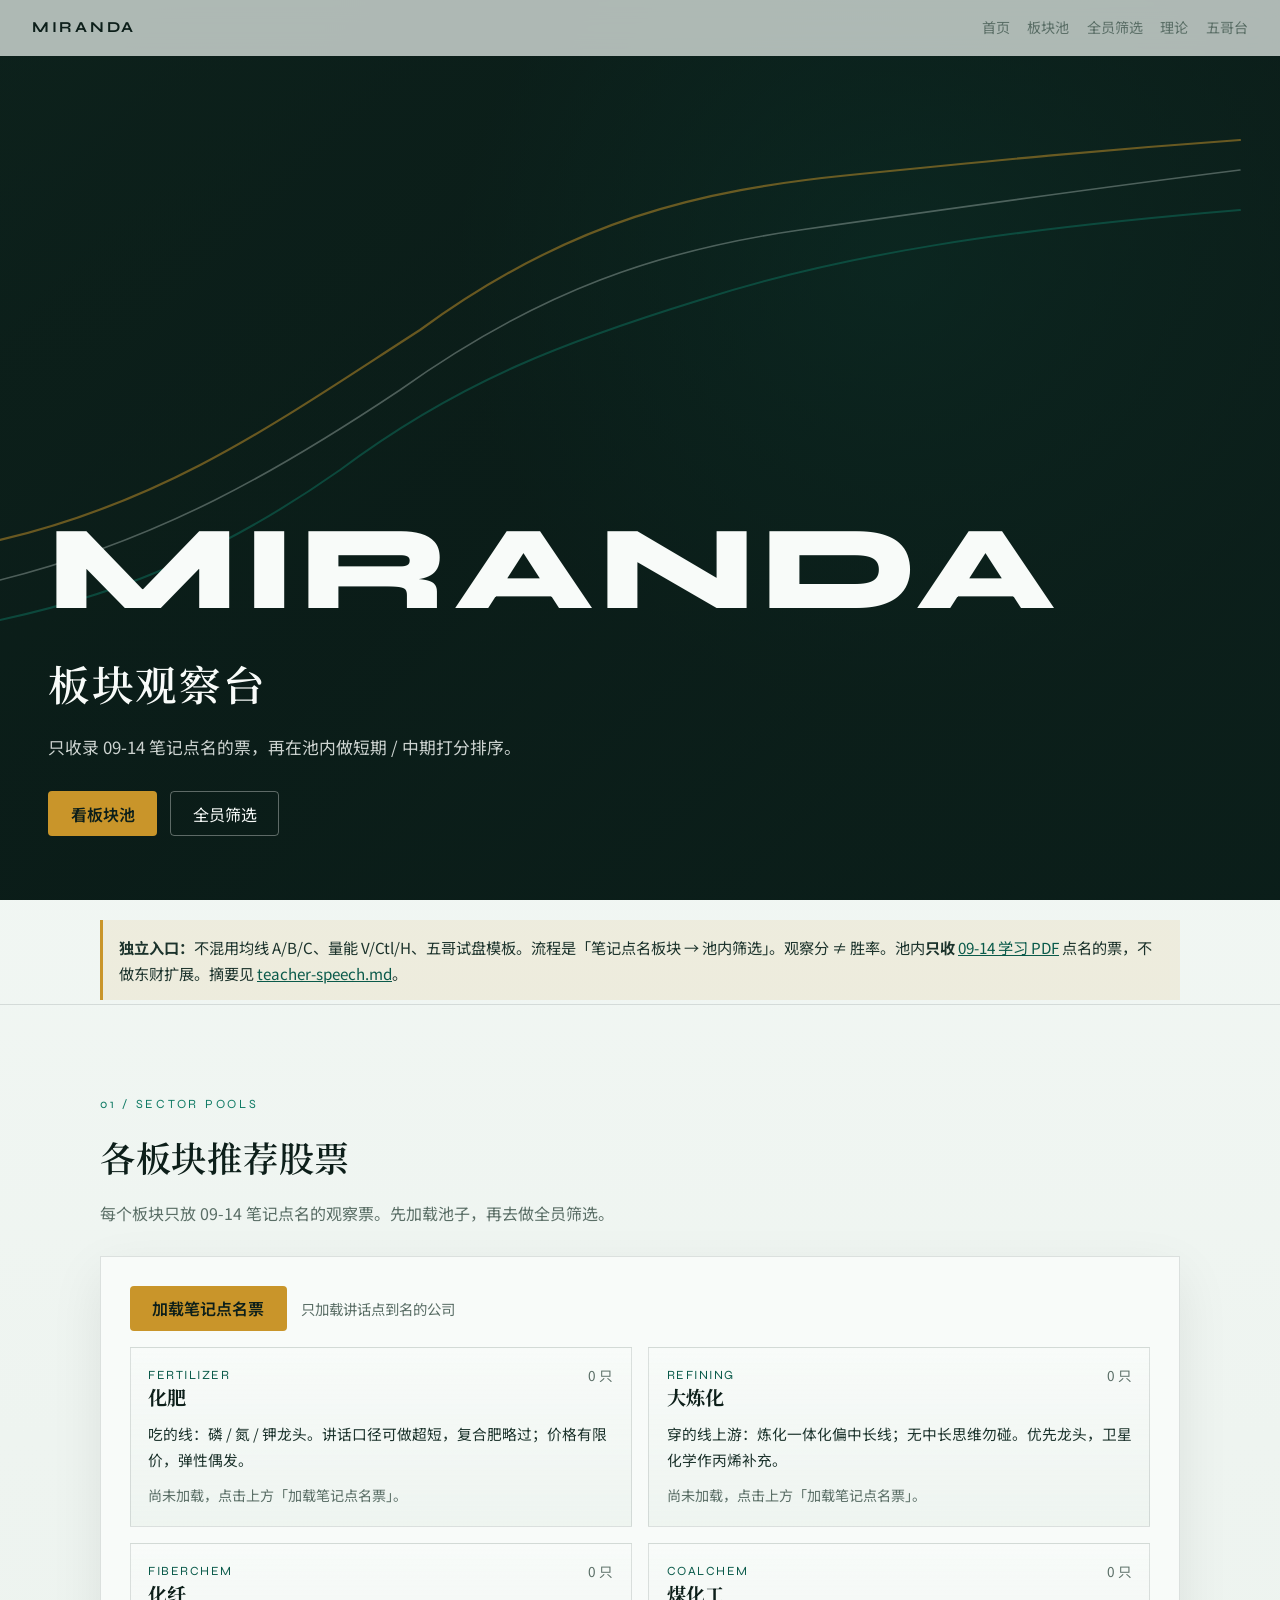
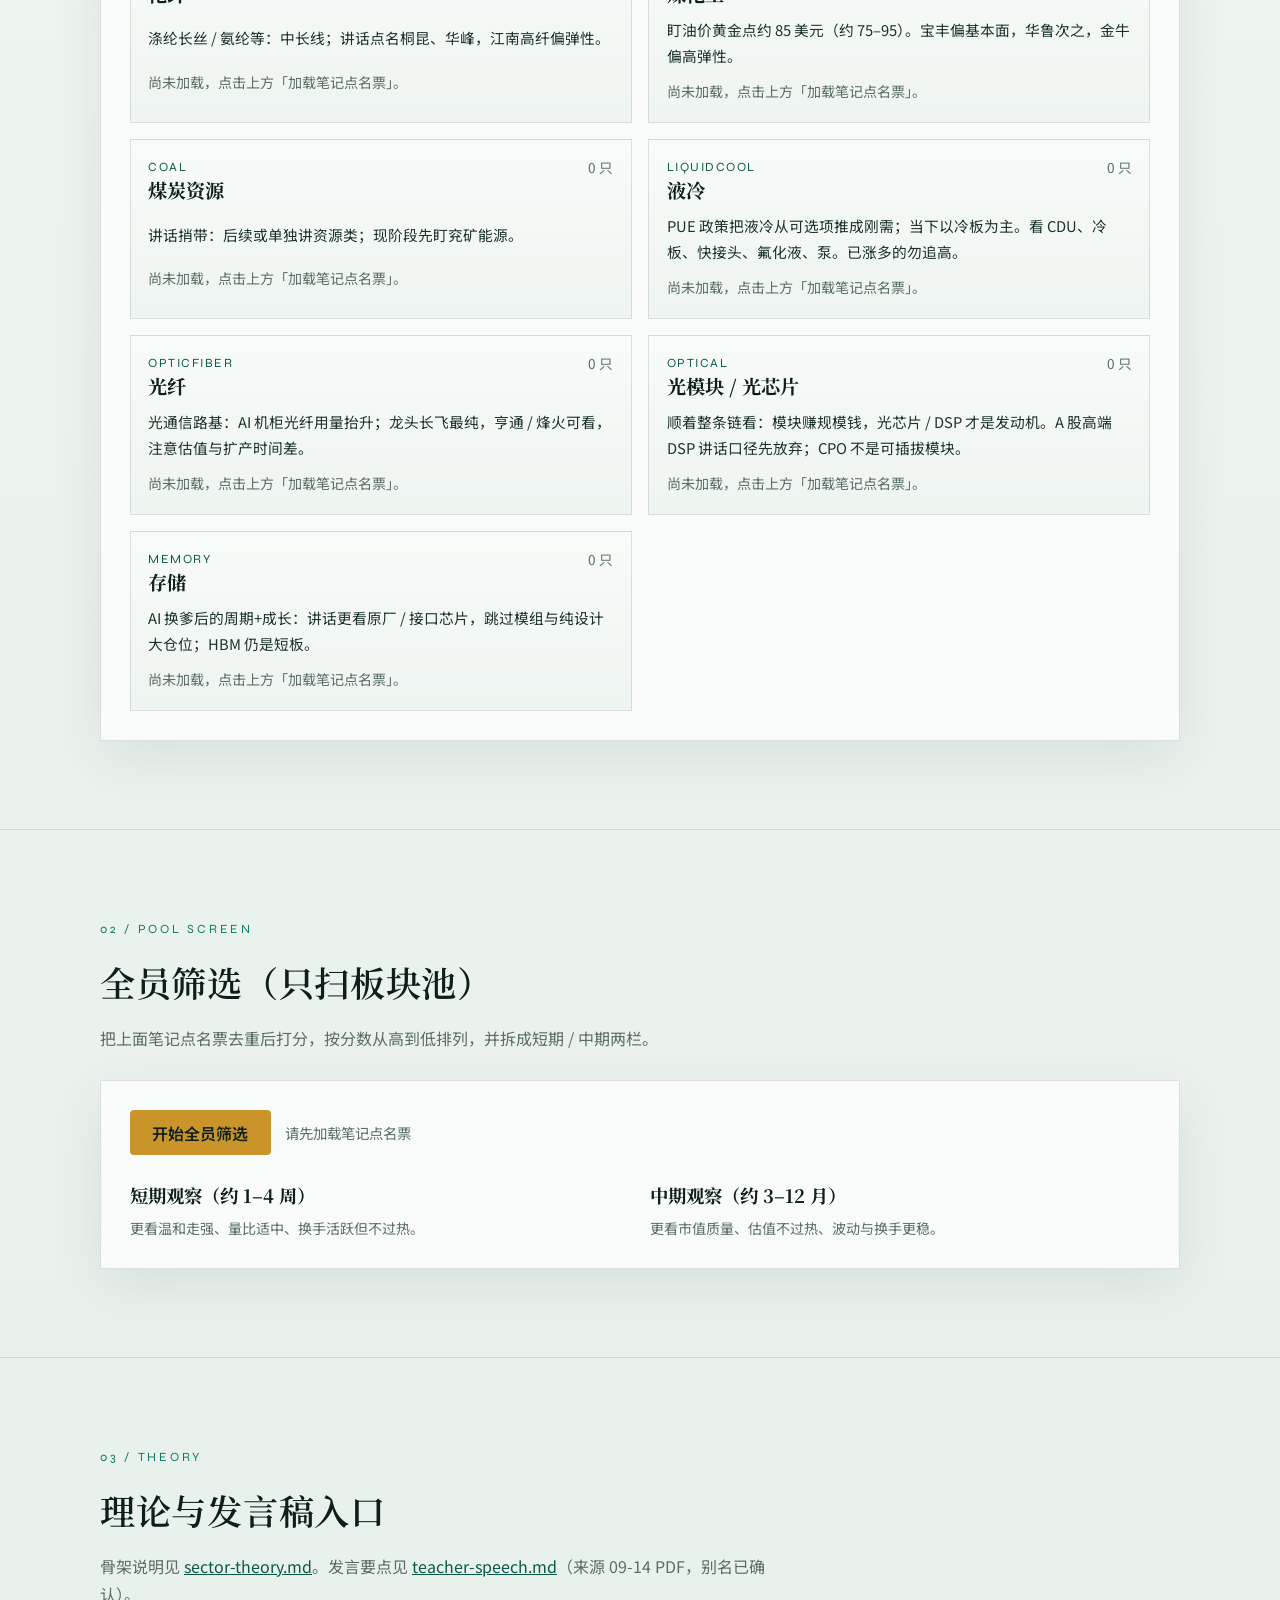
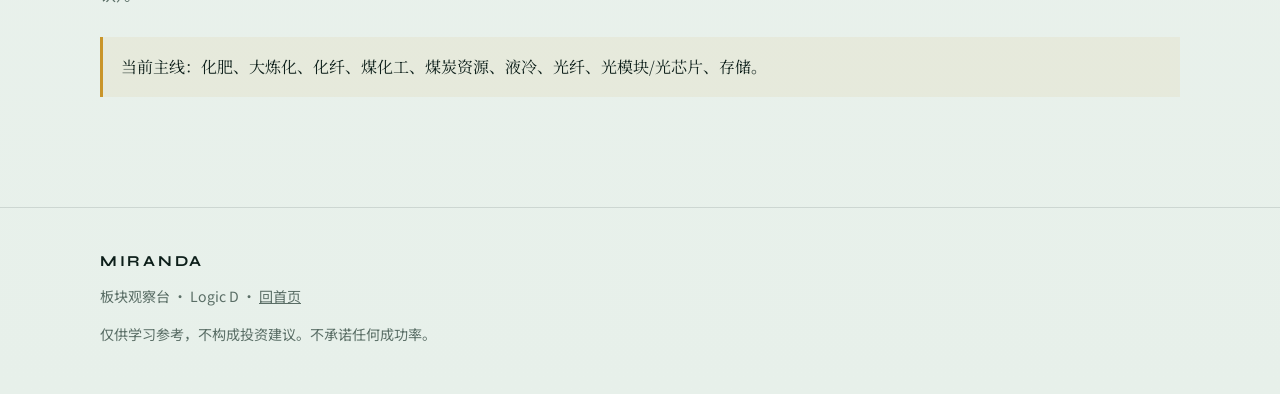
==== board.html @ 59394fe0 "Limit board pools to speech-named stocks only Drop Eastmoney sector expansion so the desk only scree" ====
<!DOCTYPE html>
<html lang="zh-CN">
<head>
  <meta charset="UTF-8" />
  <meta name="viewport" content="width=device-width, initial-scale=1.0" />
  <title>MIRANDA · 板块观察台</title>
  <meta name="description" content="Miranda 板块观察台：先按主线板块整理推荐池，再在池内做短期/中期全员打分筛选。" />
  <meta name="author" content="Miranda Ge" />
  <link rel="preconnect" href="https://fonts.googleapis.com" />
  <link rel="preconnect" href="https://fonts.gstatic.com" crossorigin />
  <link href="https://fonts.googleapis.com/css2?family=Noto+Sans+SC:wght@400;500;600&family=Noto+Serif+SC:wght@500;600;700&family=Syne:wght@600;700;800&display=swap" rel="stylesheet" />
  <link rel="stylesheet" href="./css/styles.css" />
</head>
<body data-engine="board">
  <nav class="site-nav" id="siteNav">
    <a class="brand-mark" href="./index.html">MIRANDA</a>
    <button class="nav-toggle" type="button" aria-expanded="false" aria-controls="siteNavLinks" aria-label="打开菜单">
      <span></span><span></span><span></span>
    </button>
    <ul class="nav-links" id="siteNavLinks">
      <li><a href="./index.html">首页</a></li>
      <li><a href="#sectors">板块池</a></li>
      <li><a href="#scan">全员筛选</a></li>
      <li><a href="#theory">理论</a></li>
      <li><a href="./wuge.html">五哥台</a></li>
    </ul>
  </nav>

  <header class="hero hero-coach" id="top">
    <div class="hero-bg" aria-hidden="true">
      <svg class="hero-chart" viewBox="0 0 1440 900" preserveAspectRatio="xMidYMid slice">
        <path class="ma-slow" d="M80,620 C220,590 320,540 420,470 C540,380 650,340 780,300 C920,255 1080,230 1320,210" />
        <path class="ma-mid" d="M80,580 C240,540 360,470 480,390 C620,290 740,250 880,230 C1020,210 1160,190 1320,170" />
        <path class="ma-fast" d="M80,540 C250,500 360,420 500,330 C650,220 780,190 930,175 C1080,160 1180,150 1320,140" />
      </svg>
    </div>
    <div class="hero-content">
      <div class="hero-brand">MIRANDA</div>
      <h1>板块观察台</h1>
      <p>只收录 09-14 笔记点名的票，再在池内做短期 / 中期打分排序。</p>
      <div class="cta-row">
        <a class="btn btn-primary" href="#sectors">看板块池</a>
        <a class="btn btn-ghost" href="#scan">全员筛选</a>
      </div>
    </div>
  </header>

  <main>
    <section class="section reveal honesty-strip" id="honesty">
      <div class="wrap">
        <p><strong>独立入口：</strong>不混用均线 A/B/C、量能 V/Ctl/H、五哥试盘模板。流程是「笔记点名板块 → 池内筛选」。观察分 ≠ 胜率。池内<strong>只收</strong> <a href="./notes/2026年9月14日学习.pdf" style="color:var(--teal-deep);text-decoration:underline;">09-14 学习 PDF</a> 点名的票，不做东财扩展。摘要见 <a href="./notes/teacher-speech.md" style="color:var(--teal-deep);text-decoration:underline;">teacher-speech.md</a>。</p>
      </div>
    </section>

    <section class="section reveal" id="sectors">
      <div class="wrap">
        <div class="section-label">01 / Sector Pools</div>
        <h2>各板块推荐股票</h2>
        <p class="section-lead">每个板块只放 09-14 笔记点名的观察票。先加载池子，再去做全员筛选。</p>

        <div class="tool-panel coach-panel">
          <div class="coach-toolbar">
            <button class="btn btn-primary" id="loadSectorsBtn" type="button">加载笔记点名票</button>
            <span class="coach-meta" id="sectorStatus">只加载讲话点到名的公司</span>
          </div>
          <div class="sector-grid" id="sectorBoard"></div>
        </div>
      </div>
    </section>

    <section class="section reveal" id="scan">
      <div class="wrap">
        <div class="section-label">02 / Pool Screen</div>
        <h2>全员筛选（只扫板块池）</h2>
        <p class="section-lead">把上面笔记点名票去重后打分，按分数从高到低排列，并拆成短期 / 中期两栏。</p>

        <div class="tool-panel coach-panel">
          <div class="coach-toolbar">
            <button class="btn btn-primary" id="boardScanBtn" type="button">开始全员筛选</button>
            <span class="coach-meta" id="boardScanMeta">请先加载笔记点名票</span>
          </div>
          <div class="status-box" id="boardScanStatus" hidden>准备筛选...</div>
          <div class="error-box" id="boardScanError" hidden></div>

          <div class="horizon-grid">
            <div class="horizon-col">
              <h3>短期观察（约 1–4 周）</h3>
              <p class="muted-note">更看温和走强、量比适中、换手活跃但不过热。</p>
              <div class="picks-grid" id="shortRankList"></div>
            </div>
            <div class="horizon-col">
              <h3>中期观察（约 3–12 月）</h3>
              <p class="muted-note">更看市值质量、估值不过热、波动与换手更稳。</p>
              <div class="picks-grid" id="midRankList"></div>
            </div>
          </div>
        </div>
      </div>
    </section>

    <section class="section reveal" id="theory">
      <div class="wrap">
        <div class="section-label">03 / Theory</div>
        <h2>理论与发言稿入口</h2>
        <p class="section-lead">骨架说明见 <a href="./notes/sector-theory.md" style="color:var(--teal-deep);text-decoration:underline;">sector-theory.md</a>。发言要点见 <a href="./notes/teacher-speech.md" style="color:var(--teal-deep);text-decoration:underline;">teacher-speech.md</a>（来源 09-14 PDF，别名已确认）。</p>
        <div class="callout quote">
          当前主线：化肥、大炼化、化纤、煤化工、煤炭资源、液冷、光纤、光模块/光芯片、存储。
        </div>
      </div>
    </section>
  </main>

  <footer class="site-footer">
    <div class="wrap">
      <div class="brand-mark">MIRANDA</div>
      <p>板块观察台 · Logic D · <a href="./index.html" style="text-decoration:underline;">回首页</a></p>
      <p class="disclaimer">仅供学习参考，不构成投资建议。不承诺任何成功率。</p>
    </div>
  </footer>

  <script src="./js/nav.js"></script>
  <script src="./js/board-app.js"></script>
</body>
</html>
---- css/styles.css ----
:root {
  --ink: #0d1f1a;
  --ink-soft: #1c332c;
  --paper: #eef4f0;
  --paper-deep: #dfeae3;
  --mist: rgba(13, 31, 26, 0.06);
  --line: rgba(13, 31, 26, 0.12);
  --teal: #0f7a64;
  --teal-deep: #0a5a4a;
  --gold: #c9952a;
  --rise: #c23b2a;
  --fall: #1f7a4d;
  --muted: #5a6e66;
  --white: #f8fbf9;
  --shadow: 0 18px 50px rgba(13, 31, 26, 0.08);
  --radius: 4px;
  --max: 1080px;
  --font-display: "Syne", "Noto Serif SC", serif;
  --font-serif: "Noto Serif SC", "Songti SC", serif;
  --font-sans: "Noto Sans SC", "PingFang SC", sans-serif;
}

*,
*::before,
*::after {
  box-sizing: border-box;
  margin: 0;
  padding: 0;
}

html {
  scroll-behavior: smooth;
}

body {
  font-family: var(--font-sans);
  color: var(--ink);
  background:
    radial-gradient(1200px 700px at 10% -10%, rgba(15, 122, 100, 0.14), transparent 55%),
    radial-gradient(900px 600px at 100% 0%, rgba(201, 149, 42, 0.12), transparent 50%),
    linear-gradient(180deg, #f5faf7 0%, var(--paper) 40%, #e7f0ea 100%);
  line-height: 1.75;
  min-height: 100vh;
}

img,
svg {
  max-width: 100%;
  display: block;
}

a {
  color: inherit;
  text-decoration: none;
}

button,
input {
  font: inherit;
}

.site-nav {
  position: fixed;
  inset: 0 0 auto 0;
  z-index: 40;
  display: flex;
  align-items: center;
  justify-content: space-between;
  gap: 1rem;
  padding: 0.9rem clamp(1rem, 3vw, 2rem);
  background: rgba(238, 244, 240, 0.72);
  backdrop-filter: blur(12px);
  border-bottom: 1px solid transparent;
  transition: border-color 0.3s ease, background 0.3s ease;
}

.nav-toggle {
  display: none;
  width: 2.6rem;
  height: 2.6rem;
  flex-direction: column;
  align-items: center;
  justify-content: center;
  gap: 0.32rem;
  border: 1px solid var(--line);
  background: rgba(248, 251, 249, 0.88);
  border-radius: var(--radius);
  cursor: pointer;
  z-index: 41;
}

.nav-toggle span {
  display: block;
  width: 1.05rem;
  height: 1.5px;
  background: var(--ink);
  transition: transform 0.2s ease, opacity 0.2s ease;
}

.site-nav.is-open .nav-toggle span:nth-child(1) {
  transform: translateY(0.37rem) rotate(45deg);
}

.site-nav.is-open .nav-toggle span:nth-child(2) {
  opacity: 0;
}

.site-nav.is-open .nav-toggle span:nth-child(3) {
  transform: translateY(-0.37rem) rotate(-45deg);
}

.site-nav.is-scrolled {
  border-bottom-color: var(--line);
  background: rgba(238, 244, 240, 0.92);
}

.brand-mark {
  font-family: var(--font-display);
  font-weight: 700;
  letter-spacing: 0.18em;
  font-size: 0.95rem;
}

.nav-links {
  display: flex;
  gap: 1.1rem;
  list-style: none;
  font-size: 0.88rem;
  color: var(--muted);
}

.nav-links a {
  position: relative;
}

.nav-links a::after {
  content: "";
  position: absolute;
  left: 0;
  bottom: -0.2rem;
  width: 100%;
  height: 1px;
  background: var(--teal);
  transform: scaleX(0);
  transform-origin: left;
  transition: transform 0.25s ease;
}

.nav-links a:hover::after,
.nav-links a:focus-visible::after {
  transform: scaleX(1);
}

.hero {
  position: relative;
  min-height: 100vh;
  display: grid;
  align-items: end;
  overflow: hidden;
  color: var(--white);
  padding: 7rem clamp(1.25rem, 4vw, 3rem) 4rem;
}

.hero-bg {
  position: absolute;
  inset: 0;
  background:
    linear-gradient(160deg, rgba(10, 28, 24, 0.55) 0%, rgba(10, 28, 24, 0.78) 55%, rgba(10, 28, 24, 0.92) 100%),
    radial-gradient(circle at 70% 30%, rgba(15, 122, 100, 0.35), transparent 40%),
    linear-gradient(135deg, #102820 0%, #0d1f1a 45%, #16352c 100%);
}

.hero-chart {
  position: absolute;
  inset: 0;
  width: 100%;
  height: 100%;
  opacity: 0.55;
}

.hero-chart path {
  fill: none;
  stroke-linecap: round;
  stroke-linejoin: round;
}

.hero-chart .ma-fast {
  stroke: rgba(201, 149, 42, 0.9);
  stroke-width: 2.2;
  stroke-dasharray: 1800;
  stroke-dashoffset: 1800;
  animation: draw-line 2.4s ease forwards 0.2s;
}

.hero-chart .ma-mid {
  stroke: rgba(232, 244, 238, 0.55);
  stroke-width: 1.6;
  stroke-dasharray: 1800;
  stroke-dashoffset: 1800;
  animation: draw-line 2.8s ease forwards 0.45s;
}

.hero-chart .ma-slow {
  stroke: rgba(15, 122, 100, 0.85);
  stroke-width: 2;
  stroke-dasharray: 1800;
  stroke-dashoffset: 1800;
  animation: draw-line 3s ease forwards 0.7s;
}

.hero-chart .candles rect {
  fill: rgba(194, 59, 42, 0.55);
  transform-origin: bottom;
  animation: rise-bar 1.1s ease both;
}

.hero-chart .candles rect:nth-child(odd) {
  fill: rgba(31, 122, 77, 0.5);
}

@keyframes draw-line {
  to { stroke-dashoffset: 0; }
}

@keyframes rise-bar {
  from { transform: scaleY(0); opacity: 0; }
  to { transform: scaleY(1); opacity: 1; }
}

.hero-content {
  position: relative;
  z-index: 1;
  max-width: 720px;
}

.hero-brand {
  font-family: var(--font-display);
  font-size: clamp(2.5rem, 11vw, 7.5rem);
  line-height: 0.92;
  letter-spacing: 0.05em;
  font-weight: 800;
  margin-bottom: 1.4rem;
  animation: fade-up 0.9s ease both;
  white-space: nowrap;
}

.hero h1 {
  font-family: var(--font-serif);
  font-size: clamp(1.7rem, 4vw, 2.6rem);
  font-weight: 600;
  letter-spacing: 0.04em;
  margin-bottom: 0.85rem;
  animation: fade-up 0.9s ease both 0.12s;
}

.hero p {
  max-width: 34rem;
  color: rgba(248, 251, 249, 0.82);
  font-size: 1.05rem;
  margin-bottom: 1.8rem;
  animation: fade-up 0.9s ease both 0.22s;
}

.cta-row {
  display: flex;
  flex-wrap: wrap;
  gap: 0.8rem;
  animation: fade-up 0.9s ease both 0.32s;
}

.btn {
  display: inline-flex;
  align-items: center;
  justify-content: center;
  min-height: 2.8rem;
  padding: 0 1.35rem;
  border: 1px solid transparent;
  border-radius: var(--radius);
  cursor: pointer;
  transition: transform 0.2s ease, background 0.2s ease, color 0.2s ease, border-color 0.2s ease;
}

.btn:hover {
  transform: translateY(-1px);
}

.btn-primary {
  background: var(--gold);
  color: var(--ink);
  font-weight: 600;
}

.btn-primary:hover {
  background: #d6a83b;
}

.btn-ghost {
  border-color: rgba(248, 251, 249, 0.35);
  color: var(--white);
  background: transparent;
}

.btn-ghost:hover {
  border-color: rgba(248, 251, 249, 0.7);
  background: rgba(248, 251, 249, 0.06);
}

@keyframes fade-up {
  from { opacity: 0; transform: translateY(18px); }
  to { opacity: 1; transform: translateY(0); }
}

.wrap {
  width: min(var(--max), calc(100% - 2rem));
  margin: 0 auto;
}

.section {
  padding: clamp(3.5rem, 7vw, 5.5rem) 0;
  border-bottom: 1px solid var(--line);
}

.section-label {
  font-family: var(--font-display);
  font-size: 0.78rem;
  letter-spacing: 0.22em;
  text-transform: uppercase;
  color: var(--teal);
  margin-bottom: 0.7rem;
}

.section h2 {
  font-family: var(--font-serif);
  font-size: clamp(1.6rem, 3vw, 2.2rem);
  font-weight: 600;
  letter-spacing: 0.02em;
  margin-bottom: 0.7rem;
}

.section-lead {
  color: var(--muted);
  max-width: 42rem;
  margin-bottom: 1.8rem;
}

.reveal {
  opacity: 0;
  transform: translateY(22px);
  transition: opacity 0.7s ease, transform 0.7s ease;
}

.reveal.is-visible {
  opacity: 1;
  transform: none;
}

.ma-list {
  display: grid;
  gap: 0;
  border-top: 1px solid var(--line);
}

.ma-row {
  display: grid;
  grid-template-columns: 5.5rem 1fr;
  gap: 1rem;
  padding: 1.15rem 0;
  border-bottom: 1px solid var(--line);
  align-items: start;
}

.ma-code {
  font-family: var(--font-display);
  font-weight: 700;
  font-size: 1.15rem;
  color: var(--teal-deep);
}

.ma-row h3 {
  font-family: var(--font-serif);
  font-size: 1.05rem;
  margin-bottom: 0.25rem;
}

.ma-row p {
  color: var(--muted);
  font-size: 0.95rem;
}

.formula {
  margin: 1.5rem 0;
  padding: 1.4rem 1.5rem;
  background:
    linear-gradient(135deg, rgba(15, 122, 100, 0.08), rgba(201, 149, 42, 0.08)),
    var(--white);
  border: 1px solid var(--line);
}

.formula strong {
  font-family: var(--font-display);
  font-size: 1.2rem;
  letter-spacing: 0.04em;
  display: block;
  margin-bottom: 0.35rem;
}

.code-chips {
  display: flex;
  flex-wrap: wrap;
  gap: 0.55rem;
  margin: 1rem 0 1.5rem;
}

.code-chip {
  border: 1px solid var(--line);
  background: var(--white);
  padding: 0.45rem 0.8rem;
  font-size: 0.88rem;
  cursor: pointer;
  transition: border-color 0.2s ease, color 0.2s ease, background 0.2s ease;
}

.code-chip:hover,
.code-chip.is-active {
  border-color: var(--teal);
  color: var(--teal-deep);
  background: rgba(15, 122, 100, 0.08);
}

.code-explain {
  min-height: 3.2rem;
  color: var(--muted);
}

.table-scroll {
  overflow-x: auto;
  margin: 1rem 0 1.5rem;
  border: 1px solid var(--line);
  background: var(--white);
}

table {
  width: 100%;
  border-collapse: collapse;
  font-size: 0.9rem;
  min-width: 640px;
}

th,
td {
  padding: 0.75rem 0.9rem;
  text-align: left;
  border-bottom: 1px solid var(--line);
  vertical-align: top;
}

th {
  background: var(--ink);
  color: var(--white);
  font-weight: 500;
}

tr:last-child td {
  border-bottom: none;
}

.timeline {
  display: grid;
  gap: 1rem;
}

.time-item {
  display: grid;
  grid-template-columns: 5rem 1fr;
  gap: 1rem;
  padding-bottom: 1rem;
  border-bottom: 1px dashed var(--line);
}

.time-item:last-child {
  border-bottom: none;
  padding-bottom: 0;
}

.time-item time {
  font-family: var(--font-display);
  font-weight: 700;
  color: var(--teal-deep);
}

.split {
  display: grid;
  grid-template-columns: repeat(2, minmax(0, 1fr));
  gap: 1.5rem;
}

.plain-block h3 {
  font-family: var(--font-serif);
  font-size: 1.15rem;
  margin-bottom: 0.45rem;
}

.plain-block p,
.plain-block li {
  color: var(--muted);
}

.plain-block ul {
  padding-left: 1.1rem;
}

.plain-block li + li {
  margin-top: 0.3rem;
}

.callout {
  margin: 1.4rem 0;
  padding: 1rem 1.15rem;
  border-left: 3px solid var(--teal);
  background: rgba(15, 122, 100, 0.06);
}

.callout.quote {
  border-left-color: var(--gold);
  background: rgba(201, 149, 42, 0.08);
  font-family: var(--font-serif);
}

.mantra-grid {
  display: grid;
  grid-template-columns: repeat(2, minmax(0, 1fr));
  gap: 1.25rem 1.75rem;
}

.mantra-grid h3 {
  font-family: var(--font-serif);
  font-size: 1.1rem;
  margin-bottom: 0.4rem;
}

.mantra-grid p {
  color: var(--muted);
  font-size: 0.95rem;
}

.tool-panel {
  background: var(--white);
  border: 1px solid var(--line);
  box-shadow: var(--shadow);
  padding: clamp(1.2rem, 3vw, 1.8rem);
}

.template-grid {
  display: grid;
  grid-template-columns: repeat(auto-fit, minmax(240px, 1fr));
  gap: 1rem;
  margin-top: 1.5rem;
}

.template-card {
  border: 1px solid var(--line);
  background: var(--white);
  padding: 1.1rem 1.15rem 1.2rem;
}

.template-card[data-side="buy"] {
  border-top: 3px solid var(--teal);
}

.template-card[data-side="sell"] {
  border-top: 3px solid var(--rise);
}

.template-card.is-hot {
  outline: 2px solid var(--gold);
  outline-offset: 1px;
  background: linear-gradient(180deg, rgba(201, 149, 42, 0.08), var(--white) 40%);
}

.template-tag {
  font-family: var(--font-display);
  font-size: 0.75rem;
  letter-spacing: 0.12em;
  text-transform: uppercase;
  color: var(--muted);
  margin-bottom: 0.35rem;
}

.template-card h3 {
  font-family: var(--font-serif);
  font-size: 1.15rem;
  margin-bottom: 0.7rem;
}

.template-card h4 {
  font-size: 0.86rem;
  margin: 0.65rem 0 0.3rem;
  color: var(--ink-soft);
}

.template-card ul {
  padding-left: 1.05rem;
  color: var(--muted);
  font-size: 0.9rem;
}

.template-card li + li {
  margin-top: 0.22rem;
}

.advice-banner {
  display: grid;
  gap: 0.55rem;
  padding: 1rem 1.1rem;
  margin-bottom: 1rem;
  border: 1px solid var(--line);
  background: linear-gradient(135deg, rgba(15, 122, 100, 0.08), rgba(201, 149, 42, 0.08));
}

.advice-banner[data-side="sell"] {
  background: linear-gradient(135deg, rgba(194, 59, 42, 0.08), rgba(201, 149, 42, 0.08));
}

.advice-banner .eyebrow {
  font-family: var(--font-display);
  font-size: 0.78rem;
  letter-spacing: 0.14em;
  text-transform: uppercase;
  color: var(--muted);
}

.advice-banner h3 {
  font-family: var(--font-serif);
  font-size: 1.35rem;
}

.advice-banner p {
  color: var(--muted);
  font-size: 0.95rem;
}

.match-list {
  display: grid;
  gap: 0.75rem;
  margin: 1rem 0;
}

.match-item {
  border: 1px solid var(--line);
  background: var(--paper);
  padding: 0.85rem 0.95rem;
}

.match-item header {
  display: flex;
  flex-wrap: wrap;
  justify-content: space-between;
  gap: 0.5rem;
  margin-bottom: 0.45rem;
}

.match-item h4 {
  font-family: var(--font-serif);
  font-size: 1.02rem;
}

.match-score {
  font-family: var(--font-display);
  font-size: 0.85rem;
  color: var(--teal-deep);
}

.match-item ul {
  padding-left: 1.05rem;
  color: var(--muted);
  font-size: 0.88rem;
}

.match-item li + li {
  margin-top: 0.2rem;
}

.check-ok {
  color: var(--fall);
}

.check-no {
  color: var(--muted);
}

.action-box {
  margin-top: 0.7rem;
  padding-top: 0.65rem;
  border-top: 1px dashed var(--line);
  color: var(--ink-soft);
  font-size: 0.9rem;
}

.playbook {
  margin: 1rem 0 0.5rem;
}

.playbook .plain-block ul {
  margin-top: 0.35rem;
}

.hold-status {
  display: flex;
  flex-wrap: wrap;
  align-items: center;
  gap: 0.55rem 0.9rem;
  margin-bottom: 0.85rem;
  padding-bottom: 0.85rem;
  border-bottom: 1px solid var(--line);
}

.hold-label {
  font-family: var(--font-display);
  font-size: 0.78rem;
  letter-spacing: 0.12em;
  text-transform: uppercase;
  color: var(--muted);
}

.hold-option {
  display: inline-flex;
  align-items: center;
  gap: 0.35rem;
  font-size: 0.92rem;
  color: var(--ink-soft);
  cursor: pointer;
}

.hold-option input {
  accent-color: var(--teal-deep);
}

.verdict-banner {
  display: grid;
  gap: 0.45rem;
  padding: 1.05rem 1.15rem;
  margin: 1rem 0;
  border: 1px solid var(--line);
}

.verdict-banner[data-verdict="no"] {
  background: rgba(194, 59, 42, 0.08);
  border-color: rgba(194, 59, 42, 0.28);
}

.verdict-banner[data-verdict="wait"] {
  background: rgba(201, 149, 42, 0.1);
  border-color: rgba(201, 149, 42, 0.35);
}

.verdict-banner[data-verdict="yes"] {
  background: rgba(15, 122, 100, 0.08);
  border-color: rgba(15, 122, 100, 0.28);
}

.verdict-banner .eyebrow {
  font-family: var(--font-display);
  font-size: 0.78rem;
  letter-spacing: 0.14em;
  text-transform: uppercase;
  color: var(--muted);
}

.verdict-banner h3 {
  font-family: var(--font-serif);
  font-size: 1.45rem;
}

.verdict-banner p {
  color: var(--muted);
  font-size: 0.95rem;
}

.verdict-reasons {
  margin: 0.2rem 0 0;
  padding-left: 1.1rem;
  color: var(--ink-soft);
  font-size: 0.9rem;
}

.verdict-reasons li + li {
  margin-top: 0.22rem;
}

.position-panel {
  margin: 1rem 0;
  padding: 1rem 1.1rem;
  border: 1px solid var(--line);
  background: var(--paper);
}

.position-panel h3 {
  font-family: var(--font-serif);
  font-size: 1.15rem;
  margin-bottom: 0.45rem;
}

.position-panel ul {
  padding-left: 1.1rem;
  color: var(--muted);
  font-size: 0.92rem;
}

.position-panel li + li {
  margin-top: 0.28rem;
}

.history-row {
  margin: 0.35rem 0 1rem;
  padding-top: 0.75rem;
  border-top: 1px dashed var(--line);
}

.history-head {
  display: flex;
  align-items: center;
  justify-content: space-between;
  gap: 0.75rem;
  margin-bottom: 0.45rem;
}

.history-head span {
  font-family: var(--font-display);
  font-size: 0.78rem;
  letter-spacing: 0.12em;
  text-transform: uppercase;
  color: var(--muted);
}

.history-clear {
  border: none;
  background: none;
  color: var(--muted);
  cursor: pointer;
  font-size: 0.82rem;
  text-decoration: underline;
  text-underline-offset: 2px;
}

.history-clear:hover {
  color: var(--rise);
}

.history-list {
  display: flex;
  flex-wrap: wrap;
  gap: 0.45rem;
}

.history-chip {
  border: 1px solid var(--line);
  background: var(--paper);
  color: var(--ink-soft);
  min-height: 2rem;
  padding: 0 0.75rem;
  cursor: pointer;
  font-size: 0.86rem;
  transition: border-color 0.2s ease, color 0.2s ease, background 0.2s ease;
}

.history-chip:hover {
  border-color: var(--teal);
  color: var(--teal-deep);
  background: rgba(15, 122, 100, 0.08);
}

.price-targets {
  margin: 1rem 0 1.2rem;
}

.price-grid {
  display: grid;
  grid-template-columns: repeat(3, minmax(0, 1fr));
  gap: 0.75rem;
}

.price-card {
  border: 1px solid var(--line);
  background: var(--white);
  padding: 0.95rem 1rem;
}

.price-card span {
  display: block;
  font-size: 0.78rem;
  letter-spacing: 0.08em;
  color: var(--muted);
  margin-bottom: 0.35rem;
}

.price-card strong {
  display: block;
  font-family: var(--font-display);
  font-size: 1.35rem;
  line-height: 1.2;
  margin-bottom: 0.45rem;
}

.price-card p {
  color: var(--muted);
  font-size: 0.86rem;
  line-height: 1.55;
}

.price-card[data-kind="buy"] strong {
  color: var(--teal-deep);
}

.price-card[data-kind="sell"] strong {
  color: var(--rise);
}

.price-card[data-kind="stop"] strong {
  color: var(--ink-soft);
}

@media (max-width: 760px) {
  .price-grid {
    grid-template-columns: 1fr;
  }
}

.tool-row {
  display: flex;
  flex-wrap: wrap;
  gap: 0.7rem;
  margin: 1rem 0 0.7rem;
}

.tool-row input {
  flex: 1 1 220px;
  min-height: 2.8rem;
  padding: 0 0.9rem;
  border: 1px solid var(--line);
  border-radius: var(--radius);
  background: var(--paper);
  outline: none;
}

.tool-row input:focus {
  border-color: var(--teal);
}

.tool-hints {
  display: flex;
  flex-wrap: wrap;
  gap: 0.55rem 1rem;
  color: var(--muted);
  font-size: 0.82rem;
  margin-bottom: 1rem;
}

.tool-hints button {
  border: none;
  background: none;
  color: var(--teal-deep);
  cursor: pointer;
  text-decoration: underline;
  text-underline-offset: 2px;
}

.status-box,
.error-box,
.result-box {
  margin-top: 1rem;
}

.status-box {
  color: var(--muted);
}

.error-box {
  padding: 0.9rem 1rem;
  background: rgba(194, 59, 42, 0.08);
  border: 1px solid rgba(194, 59, 42, 0.25);
  color: var(--rise);
}

.result-head {
  display: flex;
  flex-wrap: wrap;
  justify-content: space-between;
  gap: 0.75rem;
  margin-bottom: 1rem;
  padding-bottom: 0.85rem;
  border-bottom: 1px solid var(--line);
}

.result-head h3 {
  font-family: var(--font-serif);
  font-size: 1.3rem;
}

.price-up { color: var(--rise); }
.price-down { color: var(--fall); }

.metric-grid {
  display: grid;
  grid-template-columns: repeat(auto-fit, minmax(140px, 1fr));
  gap: 0.75rem;
  margin: 1rem 0;
}

.metric {
  padding: 0.75rem 0.85rem;
  background: var(--paper);
  border: 1px solid var(--line);
}

.metric span {
  display: block;
  font-size: 0.75rem;
  color: var(--muted);
  margin-bottom: 0.2rem;
}

.metric strong {
  font-family: var(--font-display);
  font-size: 1.05rem;
}

.idx-tabs {
  display: flex;
  flex-wrap: wrap;
  gap: 0.5rem;
  margin: 1rem 0;
}

.idx-tabs button {
  min-height: 2.4rem;
  padding: 0 0.95rem;
  border: 1px solid var(--line);
  background: var(--white);
  cursor: pointer;
  border-radius: var(--radius);
}

.idx-tabs button.is-active {
  background: var(--ink);
  border-color: var(--ink);
  color: var(--white);
}

#idxChartCanvas {
  width: 100%;
  height: auto;
  background: #f7faf8;
  border: 1px solid var(--line);
}

.site-footer {
  padding: 2.5rem 0 3rem;
  color: var(--muted);
  font-size: 0.88rem;
}

.site-footer .brand-mark {
  color: var(--ink);
  margin-bottom: 0.6rem;
}

.disclaimer {
  margin-top: 0.8rem;
  max-width: 40rem;
}

/* ---------- Guide page ---------- */
.guide-page {
  background:
    radial-gradient(900px 500px at 0% 0%, rgba(15, 122, 100, 0.1), transparent 50%),
    linear-gradient(180deg, #f5faf7 0%, var(--paper) 35%, #e7f0ea 100%);
}

.guide-hero {
  padding: 7.5rem 0 2.5rem;
}

.guide-kicker {
  font-family: var(--font-display);
  letter-spacing: 0.18em;
  font-size: 0.85rem;
  color: var(--teal-deep);
  margin-bottom: 0.6rem;
}

.guide-hero h1 {
  font-family: var(--font-serif);
  font-size: clamp(1.9rem, 4vw, 2.8rem);
  margin-bottom: 0.8rem;
}

.guide-lead {
  max-width: 40rem;
  color: var(--muted);
}

.guide-layout {
  display: grid;
  grid-template-columns: 220px minmax(0, 1fr);
  gap: 2rem;
  align-items: start;
  padding-bottom: 3rem;
}

.guide-toc {
  position: sticky;
  top: 4.5rem;
  max-height: calc(100vh - 5.5rem);
  overflow: auto;
  padding: 1rem;
  border: 1px solid var(--line);
  background: rgba(248, 251, 249, 0.9);
  backdrop-filter: blur(8px);
}

.guide-toc-title {
  font-family: var(--font-display);
  font-size: 0.78rem;
  letter-spacing: 0.16em;
  text-transform: uppercase;
  color: var(--muted);
  margin-bottom: 0.7rem;
}

.guide-toc ol {
  list-style: none;
  padding: 0;
  margin: 0;
  display: grid;
  gap: 0.35rem;
}

.guide-toc a {
  display: block;
  font-size: 0.84rem;
  color: var(--muted);
  line-height: 1.4;
  padding: 0.2rem 0;
  border-left: 2px solid transparent;
  padding-left: 0.55rem;
  transition: color 0.2s ease, border-color 0.2s ease;
}

.guide-toc a:hover,
.guide-toc a.is-active {
  color: var(--teal-deep);
  border-left-color: var(--teal);
}

.guide-main {
  min-width: 0;
}

.guide-block {
  padding: 1.6rem 0 1.8rem;
  border-bottom: 1px solid var(--line);
}

.guide-block h2 {
  font-family: var(--font-serif);
  font-size: clamp(1.3rem, 2.4vw, 1.7rem);
  margin-bottom: 0.75rem;
}

.guide-block h3 {
  font-family: var(--font-serif);
  font-size: 1.08rem;
  margin: 1rem 0 0.4rem;
}

.guide-block p,
.guide-block li {
  color: var(--muted);
}

.guide-block p + p,
.guide-block ul,
.guide-block ol {
  margin-top: 0.7rem;
}

.guide-block ul,
.guide-steps {
  padding-left: 1.15rem;
}

.guide-block li + li,
.guide-steps li + li {
  margin-top: 0.35rem;
}

.guide-steps {
  display: grid;
  gap: 0.55rem;
}

.nav-links a[aria-current="page"] {
  color: var(--teal-deep);
}

@media (max-width: 960px) {
  .guide-layout {
    grid-template-columns: 1fr;
  }

  .guide-toc {
    position: relative;
    top: 0;
    max-height: none;
  }
}

@media (max-width: 880px) {
  .nav-toggle {
    display: inline-flex;
  }

  .nav-links {
    display: none;
    position: absolute;
    top: 100%;
    left: 0;
    right: 0;
    flex-direction: column;
    gap: 0;
    padding: 0.5rem 1rem 1rem;
    background: rgba(238, 244, 240, 0.97);
    border-bottom: 1px solid var(--line);
    box-shadow: var(--shadow);
  }

  .site-nav.is-open .nav-links {
    display: flex;
  }

  .nav-links li {
    border-top: 1px solid var(--line);
  }

  .nav-links a {
    display: block;
    padding: 0.85rem 0.2rem;
  }

  body.nav-lock {
    overflow: hidden;
  }
}

@media (max-width: 760px) {

  .split,
  .mantra-grid,
  .template-grid {
    grid-template-columns: 1fr;
  }

  .ma-row,
  .time-item {
    grid-template-columns: 1fr;
    gap: 0.35rem;
  }

  .hero {
    align-items: center;
    padding-top: 6.5rem;
  }

  .hero-brand {
    font-size: clamp(2.15rem, 12.5vw, 3.2rem);
    letter-spacing: 0.03em;
  }

  .hero-content {
    max-width: 100%;
  }
}

/* ---------- Coach desk ---------- */
.honesty-strip {
  padding-top: 1.25rem;
  padding-bottom: 0.25rem;
}

.honesty-strip p {
  border-left: 3px solid var(--gold);
  padding: 0.85rem 1rem;
  background: rgba(201, 149, 42, 0.1);
  color: var(--ink-soft);
  font-size: 0.95rem;
}

.coach-panel {
  display: grid;
  gap: 1rem;
}

.coach-toolbar {
  display: flex;
  flex-wrap: wrap;
  align-items: center;
  gap: 0.85rem;
}

.coach-meta {
  color: var(--muted);
  font-size: 0.9rem;
}

.coach-chat {
  border: 1px solid var(--line);
  background: linear-gradient(180deg, rgba(248, 251, 249, 0.95), rgba(223, 234, 227, 0.55));
  overflow: hidden;
}

.coach-messages {
  max-height: 280px;
  overflow-y: auto;
  padding: 1rem;
  display: grid;
  gap: 0.75rem;
}

.coach-bubble {
  max-width: min(92%, 520px);
  padding: 0.75rem 0.95rem;
  font-size: 0.94rem;
  line-height: 1.65;
  animation: coachIn 0.35s ease both;
}

.coach-bubble.bot {
  justify-self: start;
  background: rgba(15, 122, 100, 0.1);
  border: 1px solid rgba(15, 122, 100, 0.18);
}

.coach-bubble.user {
  justify-self: end;
  background: rgba(13, 31, 26, 0.92);
  color: var(--white);
}

.coach-compose {
  display: flex;
  gap: 0.6rem;
  padding: 0.85rem;
  border-top: 1px solid var(--line);
  background: rgba(248, 251, 249, 0.8);
}

.coach-compose input {
  flex: 1;
  min-width: 0;
  border: 1px solid var(--line);
  background: var(--white);
  padding: 0.75rem 0.9rem;
}

.picks-board {
  display: grid;
  gap: 1.4rem;
}

.picks-group h3 {
  font-family: var(--font-serif);
  font-size: 1.15rem;
  margin-bottom: 0.7rem;
}

.picks-grid {
  display: grid;
  grid-template-columns: repeat(auto-fill, minmax(220px, 1fr));
  gap: 0.85rem;
}

.pick-card {
  text-align: left;
  border: 1px solid var(--line);
  background: rgba(248, 251, 249, 0.88);
  padding: 0.9rem;
  cursor: pointer;
  transition: transform 0.25s ease, border-color 0.25s ease, box-shadow 0.25s ease;
}

.pick-card:hover {
  transform: translateY(-2px);
  border-color: rgba(15, 122, 100, 0.45);
  box-shadow: var(--shadow);
}

.pick-card[data-verdict="yes"] {
  border-color: rgba(194, 59, 42, 0.28);
  background: linear-gradient(180deg, rgba(194, 59, 42, 0.06), rgba(248, 251, 249, 0.92));
}

.pick-card[data-verdict="wait"] {
  border-color: rgba(201, 149, 42, 0.35);
}

.pick-card[data-verdict="no"] {
  opacity: 0.88;
}

.pick-top {
  display: flex;
  justify-content: space-between;
  gap: 0.5rem;
  font-size: 0.92rem;
}

.pick-top span {
  color: var(--muted);
}

.pick-price {
  margin-top: 0.35rem;
  font-family: var(--font-display);
  font-size: 1.35rem;
  letter-spacing: 0.02em;
}

.pick-price em {
  font-style: normal;
  font-size: 0.85rem;
  margin-left: 0.35rem;
}

.pick-price.up {
  color: var(--rise);
}

.pick-price.down {
  color: var(--fall);
}

.pick-verdict {
  margin-top: 0.45rem;
  font-weight: 600;
}

.pick-fit {
  color: var(--teal-deep);
  font-size: 0.88rem;
  margin-top: 0.15rem;
}

.pick-card p {
  margin-top: 0.35rem;
  color: var(--muted);
  font-size: 0.82rem;
  line-height: 1.5;
}

.pick-templates {
  color: var(--ink-soft) !important;
}

.picks-footnote,
.empty-picks {
  color: var(--muted);
  font-size: 0.88rem;
}

@keyframes coachIn {
  from {
    opacity: 0;
    transform: translateY(8px);
  }
  to {
    opacity: 1;
    transform: translateY(0);
  }
}

@media (max-width: 640px) {
  .coach-compose {
    flex-direction: column;
  }

  .coach-messages {
    max-height: 240px;
  }
}

.video-board {
  margin-top: 0.5rem;
}

.rule-ol {
  margin: 0.6rem 0 0.8rem 1.1rem;
  display: grid;
  gap: 0.35rem;
}

.muted-note {
  color: var(--muted);
  font-size: 0.88rem;
  line-height: 1.6;
}

/* Dual-entry portal */
.hero-portal {
  min-height: 72vh;
  align-items: center;
}

.hero-portal .hero-content {
  max-width: 40rem;
}

.portal-section {
  padding-top: 2.5rem;
}

.portal-grid {
  display: grid;
  grid-template-columns: repeat(2, minmax(0, 1fr));
  gap: clamp(1rem, 3vw, 1.75rem);
}

.portal-grid-3 {
  grid-template-columns: repeat(3, minmax(0, 1fr));
}

.portal-grid-4 {
  grid-template-columns: repeat(2, minmax(0, 1fr));
}

.portal-entry {
  display: grid;
  gap: 0.75rem;
  padding: clamp(1.4rem, 3vw, 2rem);
  border: 1px solid var(--line);
  background:
    linear-gradient(165deg, rgba(248, 251, 249, 0.95), rgba(223, 234, 227, 0.55));
  transition: transform 0.35s ease, border-color 0.35s ease, box-shadow 0.35s ease;
  animation: coachIn 0.55s ease both;
}

.portal-entry-alt {
  background:
    linear-gradient(165deg, rgba(248, 251, 249, 0.92), rgba(201, 149, 42, 0.12));
  animation-delay: 0.12s;
}

.portal-entry-wuge {
  background:
    linear-gradient(165deg, rgba(248, 251, 249, 0.94), rgba(15, 122, 100, 0.14));
  animation-delay: 0.22s;
}

.portal-entry-board {
  background:
    linear-gradient(165deg, rgba(248, 251, 249, 0.95), rgba(28, 51, 44, 0.08));
  animation-delay: 0.3s;
}

.portal-entry:hover,
.portal-entry:focus-visible {
  transform: translateY(-4px);
  border-color: rgba(15, 122, 100, 0.35);
  box-shadow: var(--shadow);
}

.portal-kicker {
  font-family: var(--font-display);
  font-size: 0.78rem;
  letter-spacing: 0.12em;
  text-transform: uppercase;
  color: var(--teal-deep);
}

.portal-entry h2 {
  font-family: var(--font-serif);
  font-size: clamp(1.55rem, 3vw, 2rem);
  font-weight: 600;
  color: var(--ink);
  line-height: 1.25;
}

.portal-entry p {
  color: var(--ink-soft);
  font-size: 0.98rem;
}

.portal-go {
  margin-top: 0.35rem;
  color: var(--teal-deep);
  font-weight: 600;
  font-size: 0.95rem;
}

.scan-depth {
  display: inline-flex;
  align-items: center;
  gap: 0.45rem;
  color: var(--muted);
  font-size: 0.9rem;
}

.scan-depth select {
  border: 1px solid var(--line);
  background: var(--white);
  padding: 0.45rem 0.6rem;
  color: var(--ink);
}

.hero-coach .hero-content h1 {
  max-width: 12ch;
}

@media (max-width: 720px) {
  .portal-grid,
  .portal-grid-3,
  .portal-grid-4 {
    grid-template-columns: 1fr;
  }

  .hero-portal {
    min-height: 58vh;
  }
}

@media (min-width: 721px) and (max-width: 980px) {
  .portal-grid-3,
  .portal-grid-4 {
    grid-template-columns: 1fr 1fr;
  }
}

/* Sector board desk */
.sector-grid {
  display: grid;
  grid-template-columns: repeat(2, minmax(0, 1fr));
  gap: 1rem;
}

.sector-card {
  border: 1px solid var(--line);
  background: linear-gradient(180deg, rgba(248, 251, 249, 0.96), rgba(223, 234, 227, 0.4));
  padding: 1rem 1.1rem 1.15rem;
  display: grid;
  gap: 0.65rem;
}

.sector-head {
  display: flex;
  justify-content: space-between;
  gap: 0.75rem;
  align-items: start;
}

.sector-head h3 {
  font-family: var(--font-serif);
  font-size: 1.2rem;
  line-height: 1.3;
}

.sector-count {
  color: var(--muted);
  font-size: 0.85rem;
  white-space: nowrap;
}

.sector-thesis {
  color: var(--ink-soft);
  font-size: 0.92rem;
}

.sector-list {
  list-style: none;
  display: grid;
  gap: 0.45rem;
}

.sector-stock {
  display: flex;
  justify-content: space-between;
  gap: 0.75rem;
  align-items: baseline;
  padding: 0.35rem 0;
  border-top: 1px dashed var(--line);
  font-size: 0.92rem;
}

.sector-stock:first-child {
  border-top: 0;
}

.sector-px.up {
  color: var(--rise);
}

.sector-px.down {
  color: var(--fall);
}

.core-tag {
  display: inline-block;
  margin-left: 0.25rem;
  font-style: normal;
  font-size: 0.72rem;
  color: var(--teal-deep);
  border: 1px solid rgba(15, 122, 100, 0.28);
  padding: 0.05rem 0.35rem;
}

.horizon-grid {
  display: grid;
  grid-template-columns: repeat(2, minmax(0, 1fr));
  gap: 1.25rem;
  margin-top: 0.5rem;
}

.horizon-col h3 {
  font-family: var(--font-serif);
  font-size: 1.15rem;
  margin-bottom: 0.35rem;
}

.board-rank-card {
  text-align: left;
}

.muted {
  color: var(--muted);
}

@media (max-width: 800px) {
  .sector-grid,
  .horizon-grid {
    grid-template-columns: 1fr;
  }
}

.push-page .push-steps {
  margin: 1.1rem 0 0.4rem 1.2rem;
  display: grid;
  gap: 0.55rem;
}

.push-page code {
  font-size: 0.92em;
  padding: 0.05rem 0.3rem;
  background: rgba(15, 122, 100, 0.08);
  border-radius: 3px;
}

.table-wrap {
  overflow-x: auto;
}

.push-table {
  width: 100%;
}
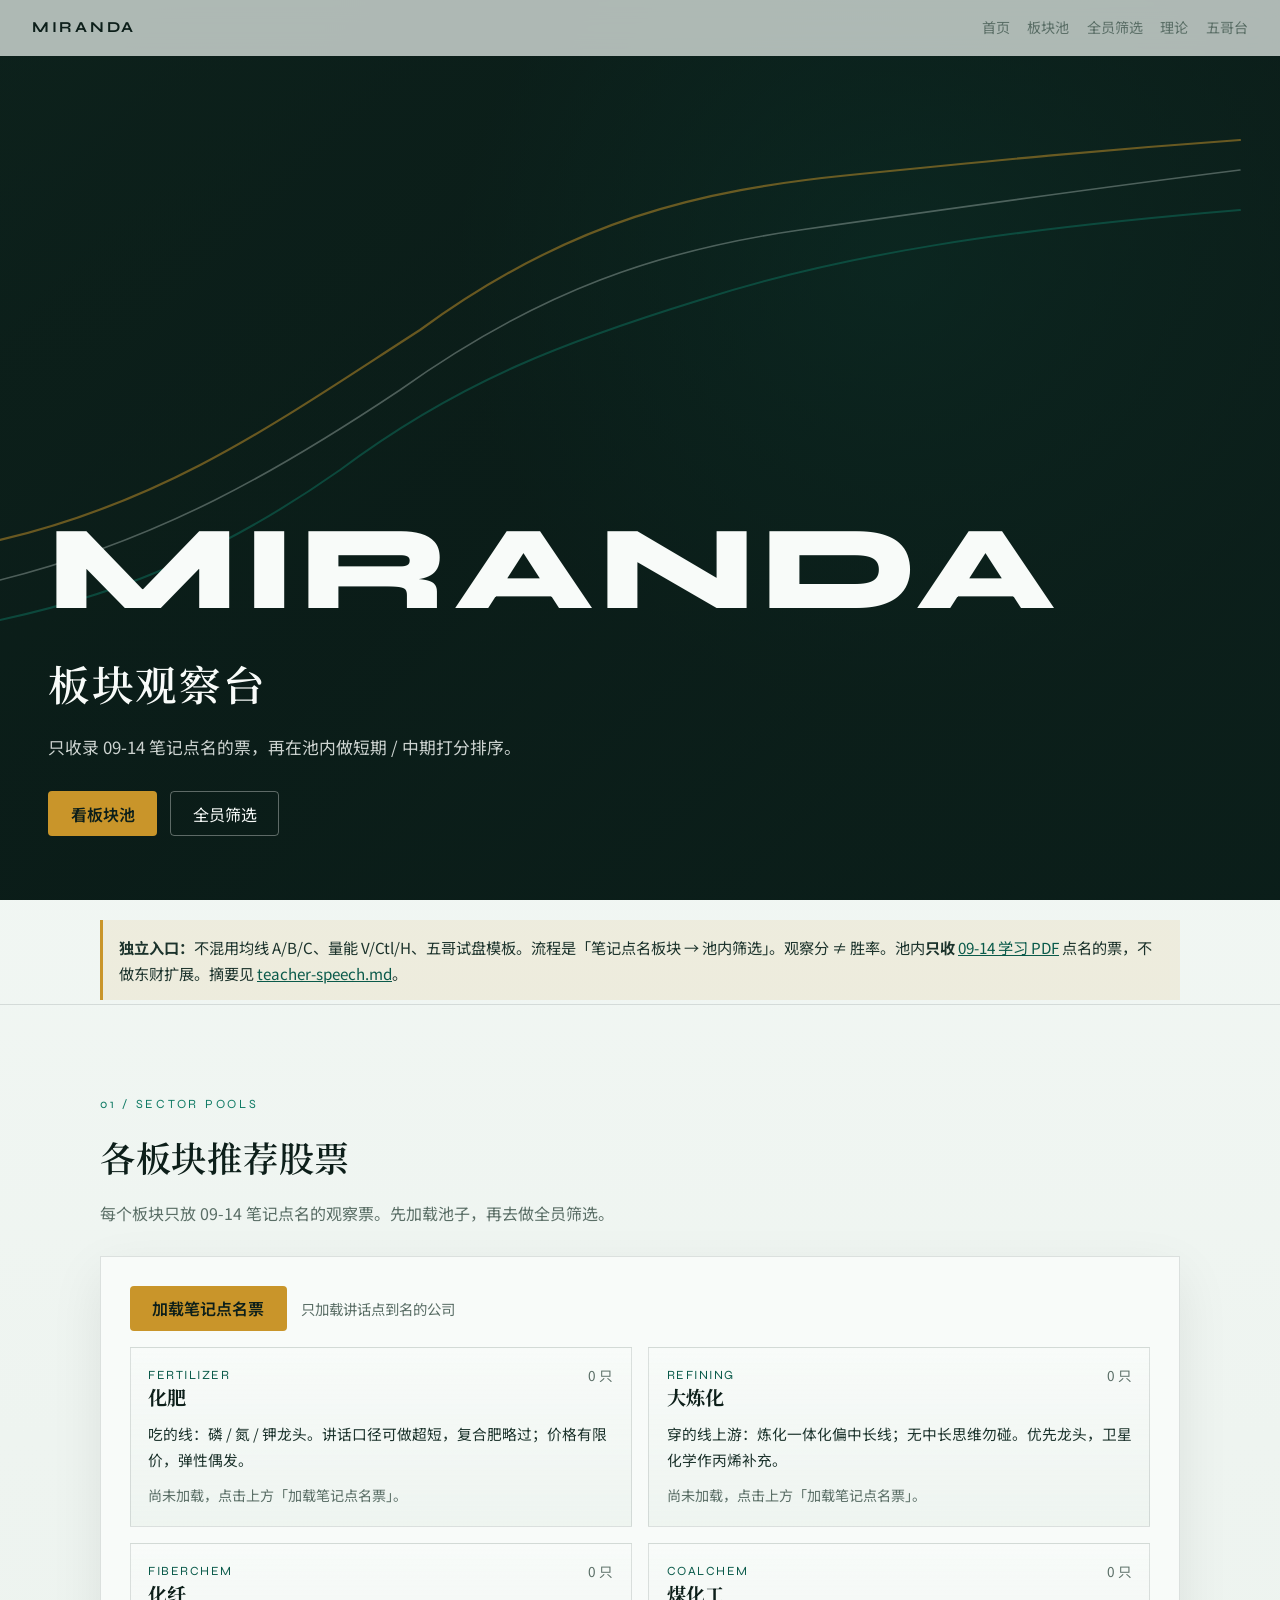
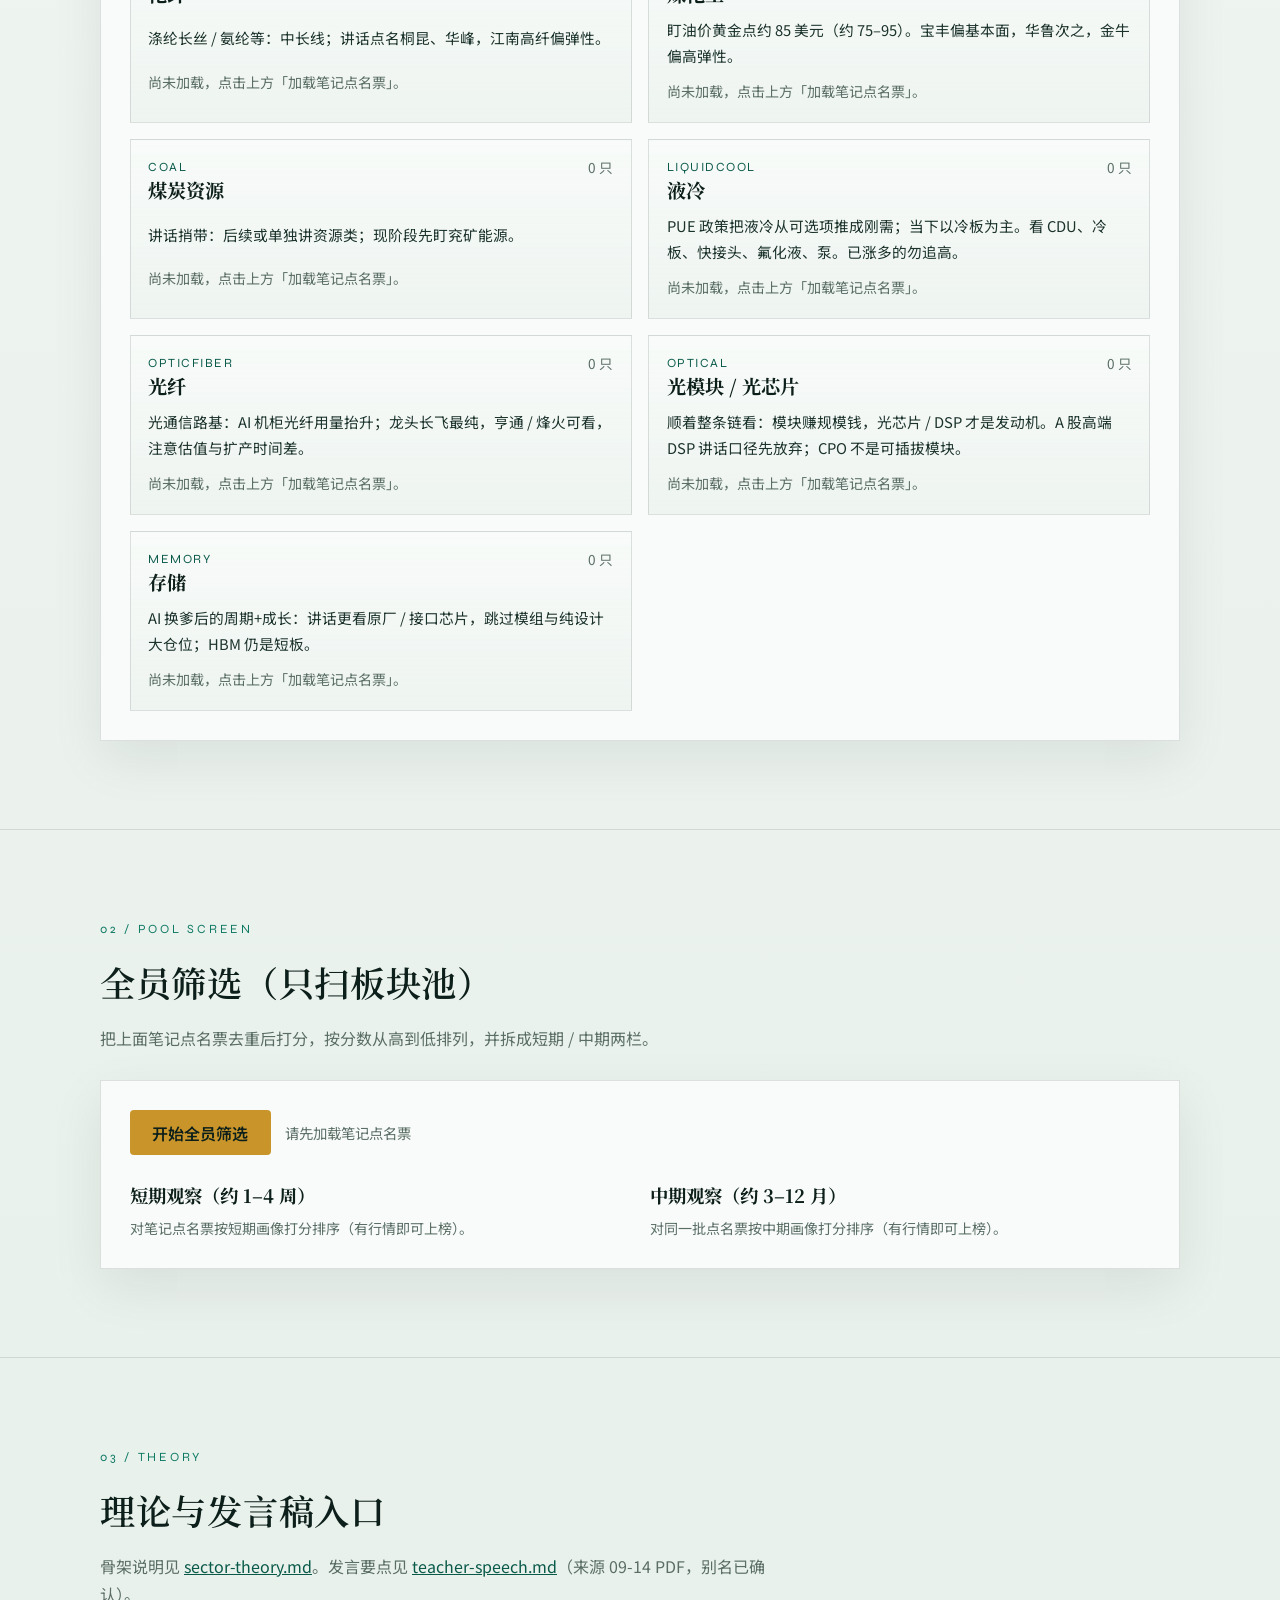
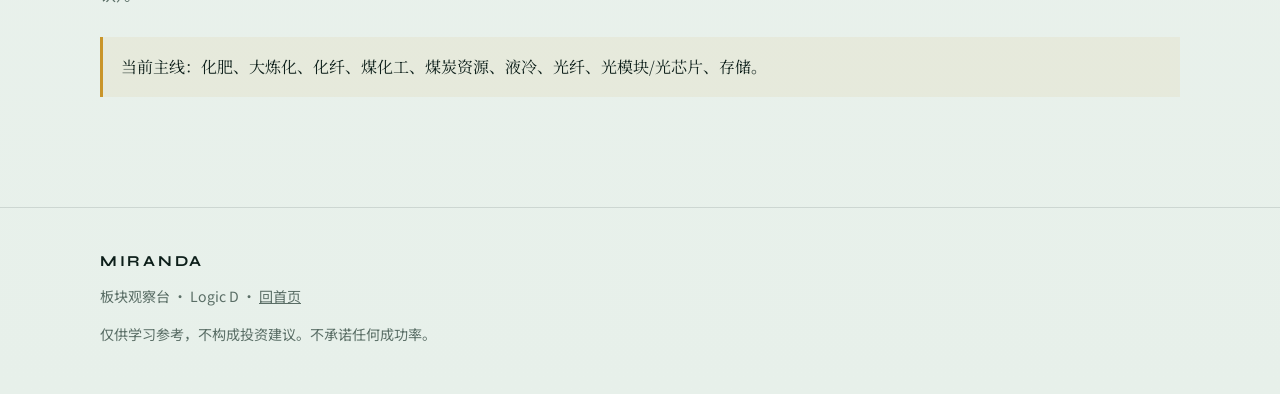
==== commit fbfc1be0: "Fix board full-scan empty results for named pool Batch-refresh quotes via ulist (correct PE/PB/turno" ====
--- a/board.html
+++ b/board.html
@@ -85,12 +85,12 @@
           <div class="horizon-grid">
             <div class="horizon-col">
               <h3>短期观察（约 1–4 周）</h3>
-              <p class="muted-note">更看温和走强、量比适中、换手活跃但不过热。</p>
+              <p class="muted-note">对笔记点名票按短期画像打分排序（有行情即可上榜）。</p>
               <div class="picks-grid" id="shortRankList"></div>
             </div>
             <div class="horizon-col">
               <h3>中期观察（约 3–12 月）</h3>
-              <p class="muted-note">更看市值质量、估值不过热、波动与换手更稳。</p>
+              <p class="muted-note">对同一批点名票按中期画像打分排序（有行情即可上榜）。</p>
               <div class="picks-grid" id="midRankList"></div>
             </div>
           </div>
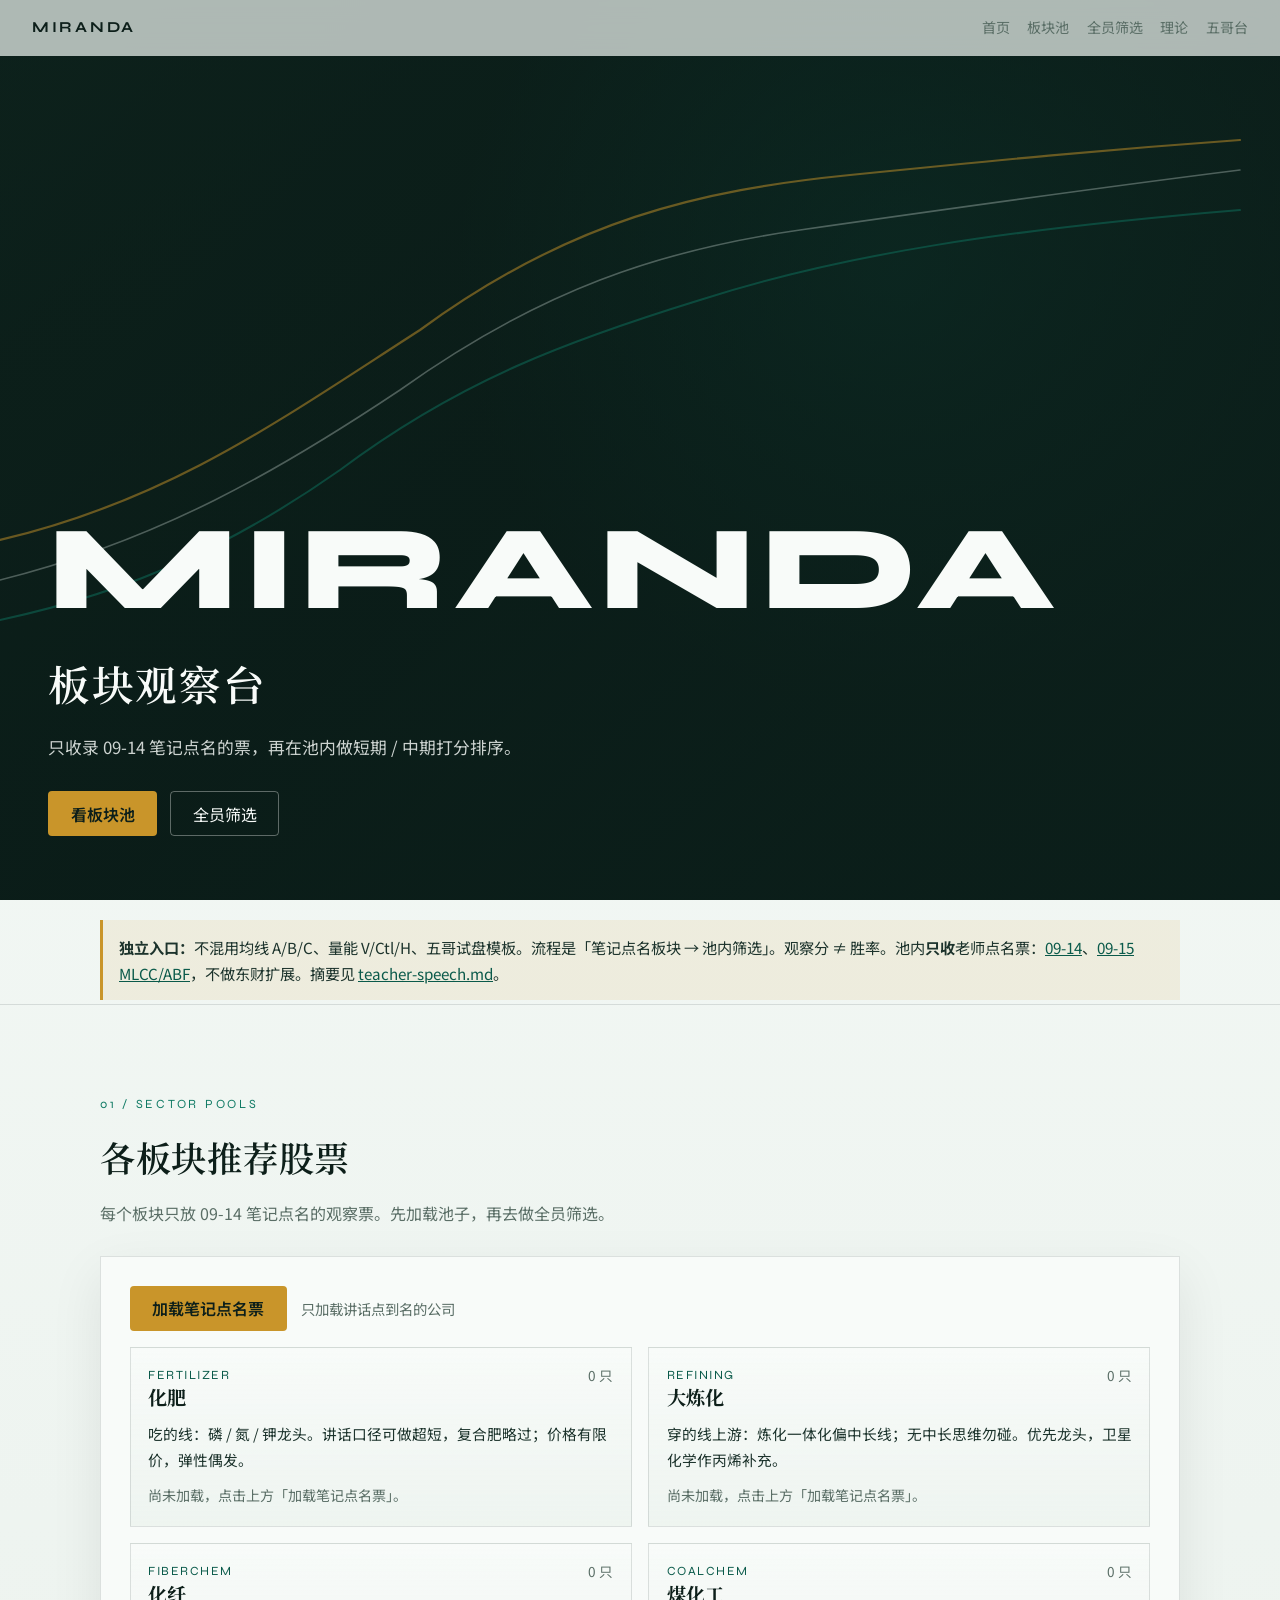
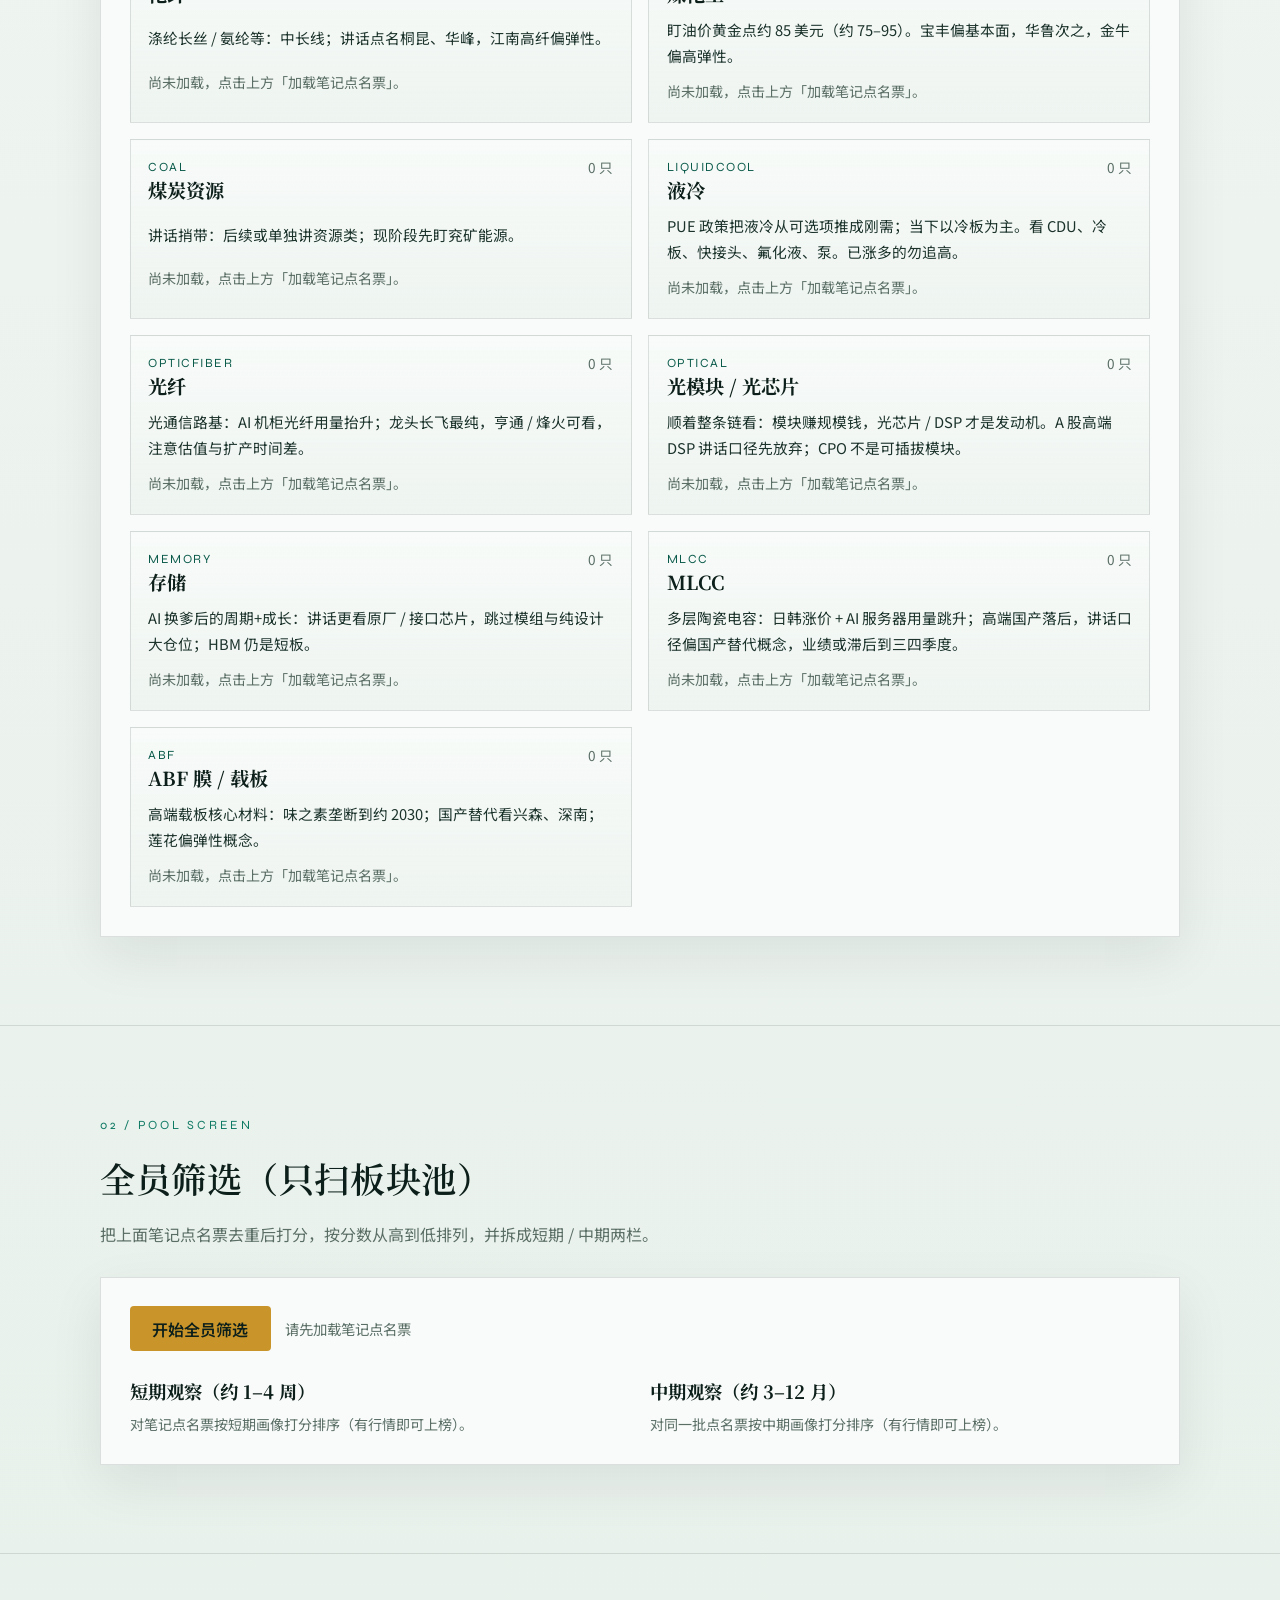
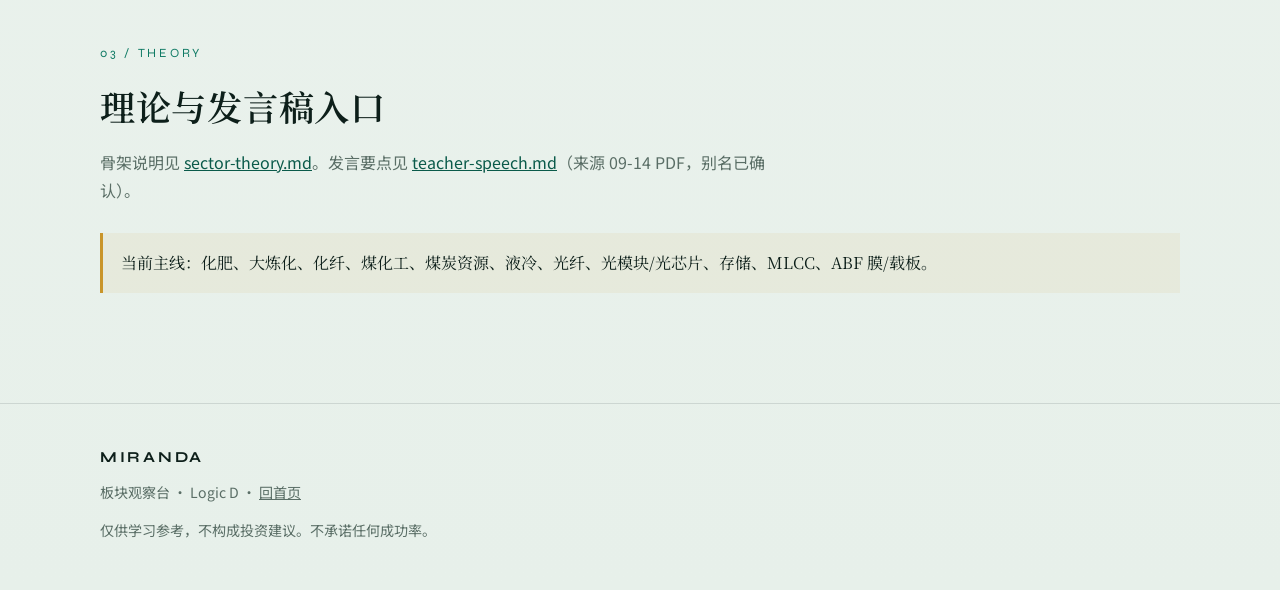
==== commit e01fe5e4: "Add MLCC and ABF sectors from 09-15 teacher notes Include only speech-named cores for multilayer cer" ====
--- a/board.html
+++ b/board.html
@@ -48,7 +48,7 @@
   <main>
     <section class="section reveal honesty-strip" id="honesty">
       <div class="wrap">
-        <p><strong>独立入口：</strong>不混用均线 A/B/C、量能 V/Ctl/H、五哥试盘模板。流程是「笔记点名板块 → 池内筛选」。观察分 ≠ 胜率。池内<strong>只收</strong> <a href="./notes/2026年9月14日学习.pdf" style="color:var(--teal-deep);text-decoration:underline;">09-14 学习 PDF</a> 点名的票，不做东财扩展。摘要见 <a href="./notes/teacher-speech.md" style="color:var(--teal-deep);text-decoration:underline;">teacher-speech.md</a>。</p>
+        <p><strong>独立入口：</strong>不混用均线 A/B/C、量能 V/Ctl/H、五哥试盘模板。流程是「笔记点名板块 → 池内筛选」。观察分 ≠ 胜率。池内<strong>只收</strong>老师点名票：<a href="./notes/2026年9月14日学习.pdf" style="color:var(--teal-deep);text-decoration:underline;">09-14</a>、<a href="./notes/2026年9月15日学习-MLCC与ABF.pdf" style="color:var(--teal-deep);text-decoration:underline;">09-15 MLCC/ABF</a>，不做东财扩展。摘要见 <a href="./notes/teacher-speech.md" style="color:var(--teal-deep);text-decoration:underline;">teacher-speech.md</a>。</p>
       </div>
     </section>
 
@@ -104,7 +104,7 @@
         <h2>理论与发言稿入口</h2>
         <p class="section-lead">骨架说明见 <a href="./notes/sector-theory.md" style="color:var(--teal-deep);text-decoration:underline;">sector-theory.md</a>。发言要点见 <a href="./notes/teacher-speech.md" style="color:var(--teal-deep);text-decoration:underline;">teacher-speech.md</a>（来源 09-14 PDF，别名已确认）。</p>
         <div class="callout quote">
-          当前主线：化肥、大炼化、化纤、煤化工、煤炭资源、液冷、光纤、光模块/光芯片、存储。
+          当前主线：化肥、大炼化、化纤、煤化工、煤炭资源、液冷、光纤、光模块/光芯片、存储、MLCC、ABF 膜/载板。
         </div>
       </div>
     </section>
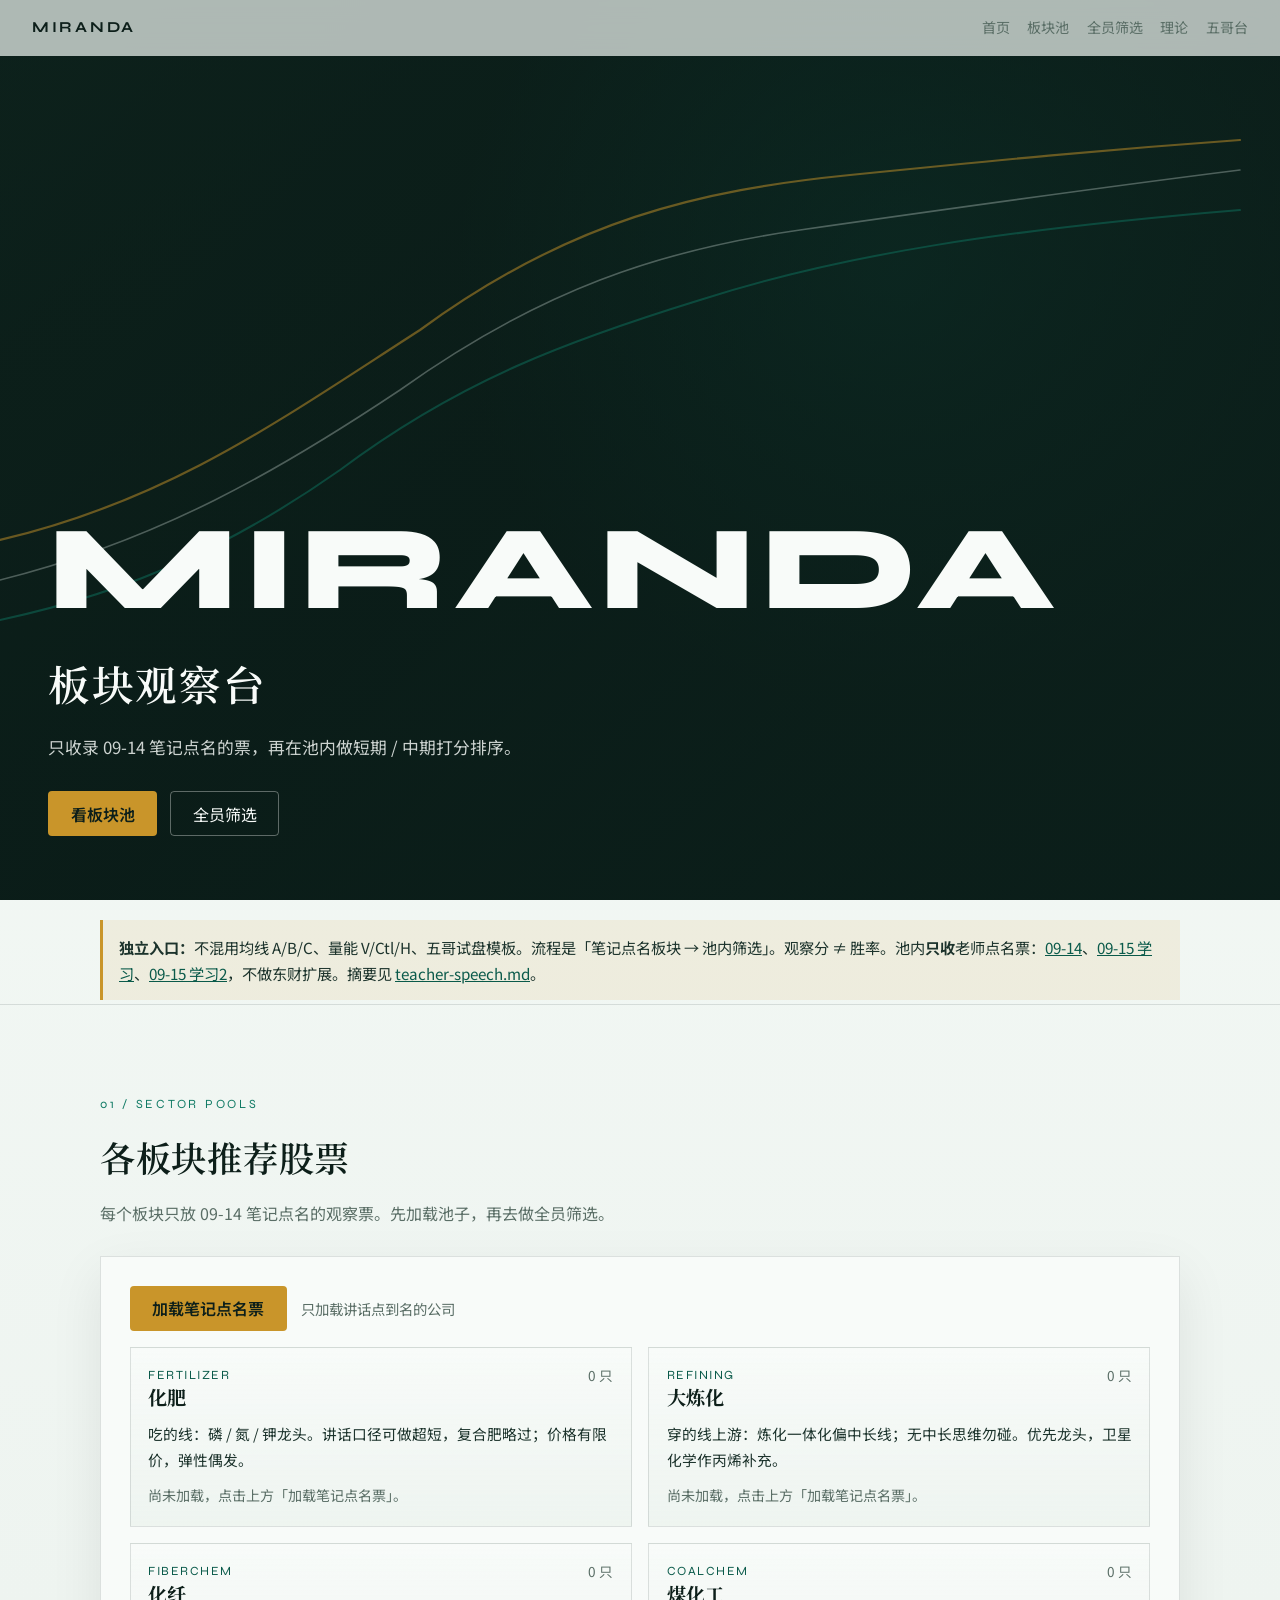
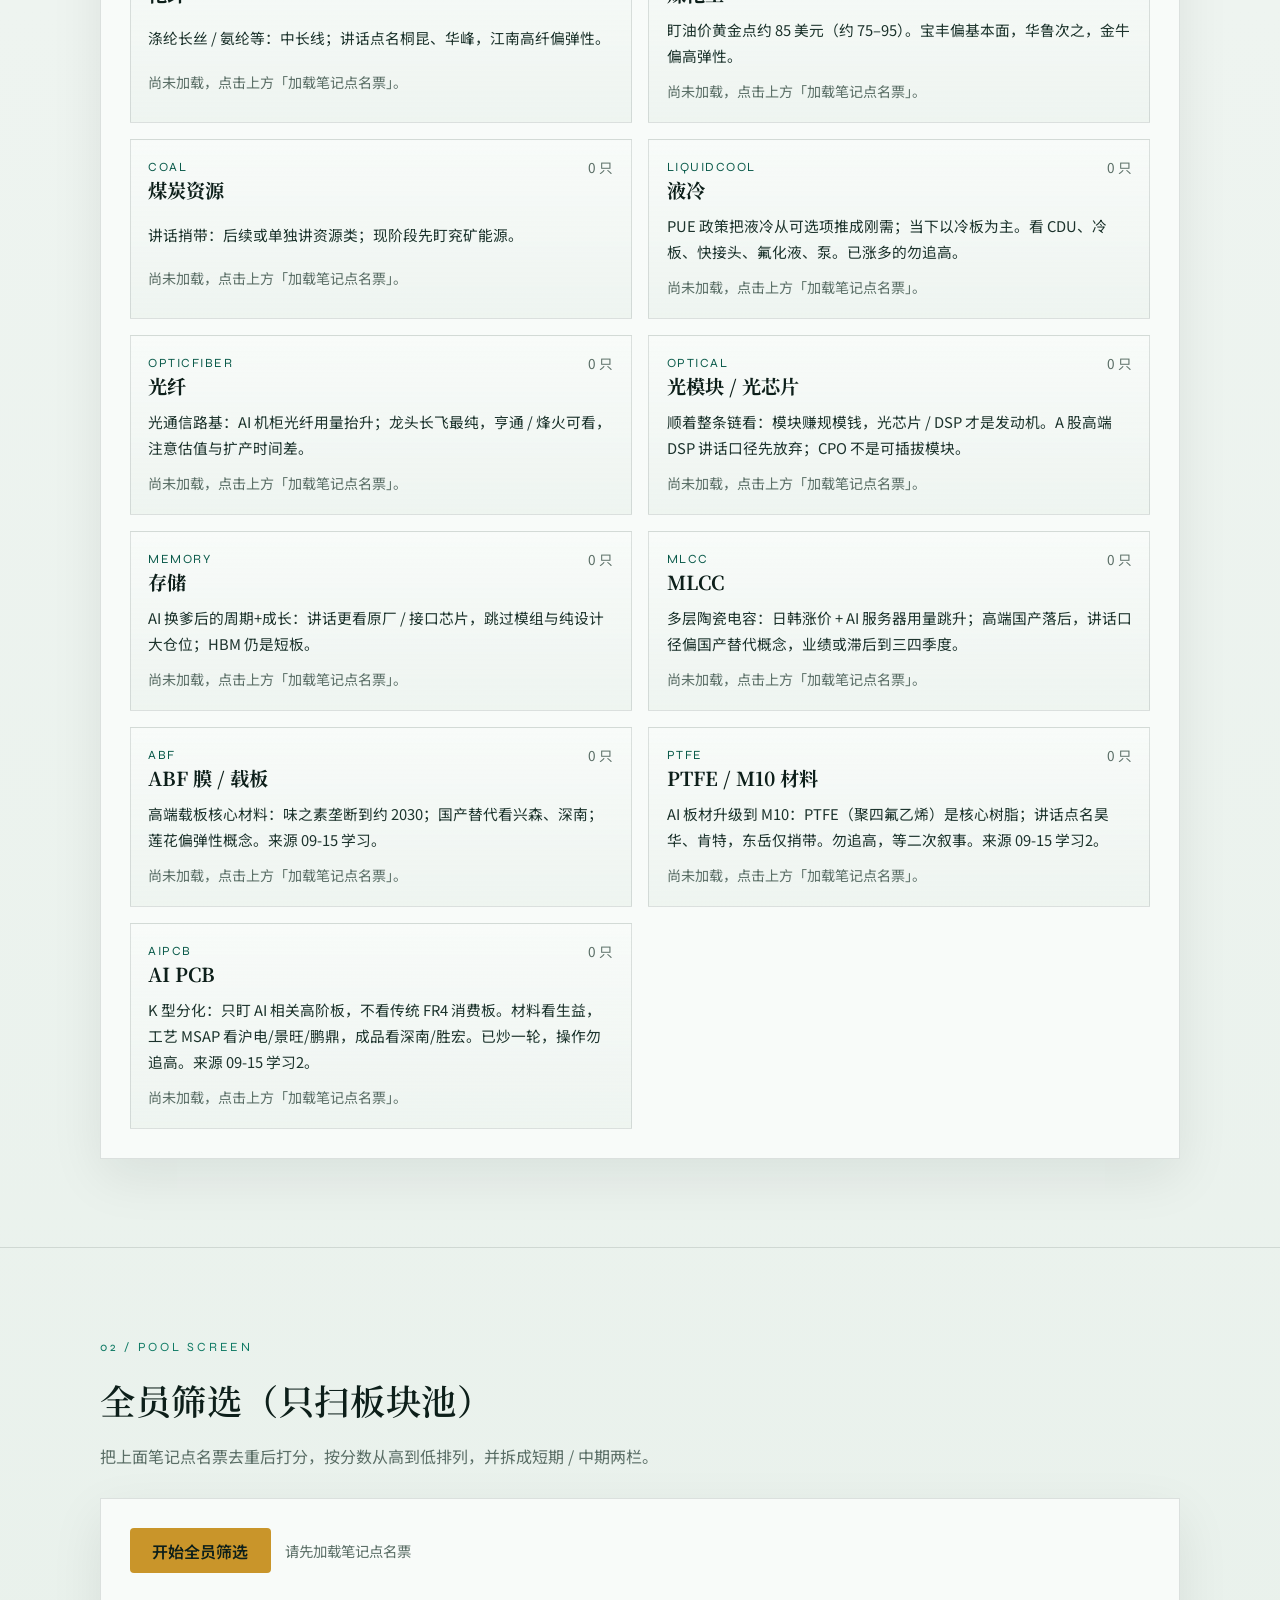
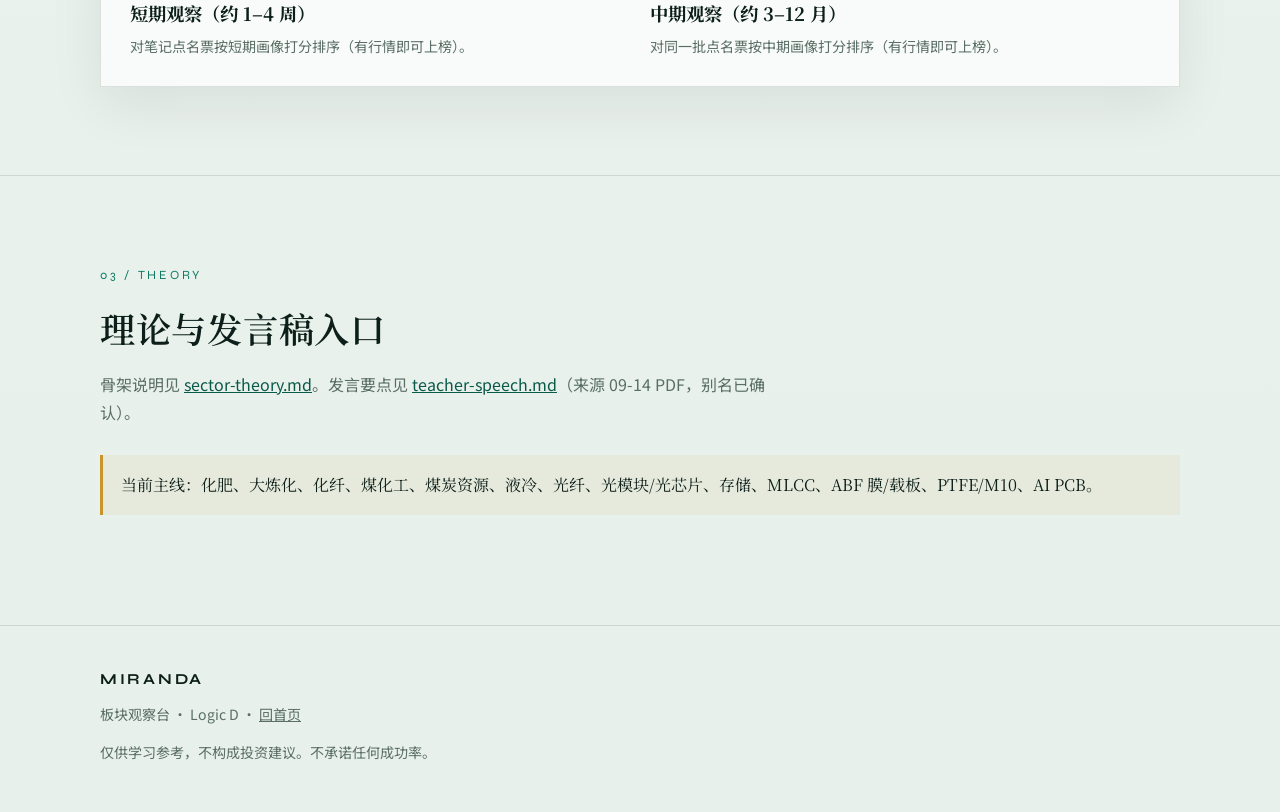
==== commit e077eefe: "Add PTFE and AI PCB pools from 09-15 study notes Read GitHub notes 学习.pdf (MLCC/ABF already on site)" ====
--- a/board.html
+++ b/board.html
@@ -48,7 +48,7 @@
   <main>
     <section class="section reveal honesty-strip" id="honesty">
       <div class="wrap">
-        <p><strong>独立入口：</strong>不混用均线 A/B/C、量能 V/Ctl/H、五哥试盘模板。流程是「笔记点名板块 → 池内筛选」。观察分 ≠ 胜率。池内<strong>只收</strong>老师点名票：<a href="./notes/2026年9月14日学习.pdf" style="color:var(--teal-deep);text-decoration:underline;">09-14</a>、<a href="./notes/2026年9月15日学习-MLCC与ABF.pdf" style="color:var(--teal-deep);text-decoration:underline;">09-15 MLCC/ABF</a>，不做东财扩展。摘要见 <a href="./notes/teacher-speech.md" style="color:var(--teal-deep);text-decoration:underline;">teacher-speech.md</a>。</p>
+        <p><strong>独立入口：</strong>不混用均线 A/B/C、量能 V/Ctl/H、五哥试盘模板。流程是「笔记点名板块 → 池内筛选」。观察分 ≠ 胜率。池内<strong>只收</strong>老师点名票：<a href="./notes/2026年9月14日学习.pdf" style="color:var(--teal-deep);text-decoration:underline;">09-14</a>、<a href="./notes/2026年9月15日学习.pdf" style="color:var(--teal-deep);text-decoration:underline;">09-15 学习</a>、<a href="./notes/2026年9月15日学习2.pdf" style="color:var(--teal-deep);text-decoration:underline;">09-15 学习2</a>，不做东财扩展。摘要见 <a href="./notes/teacher-speech.md" style="color:var(--teal-deep);text-decoration:underline;">teacher-speech.md</a>。</p>
       </div>
     </section>
 
@@ -104,7 +104,7 @@
         <h2>理论与发言稿入口</h2>
         <p class="section-lead">骨架说明见 <a href="./notes/sector-theory.md" style="color:var(--teal-deep);text-decoration:underline;">sector-theory.md</a>。发言要点见 <a href="./notes/teacher-speech.md" style="color:var(--teal-deep);text-decoration:underline;">teacher-speech.md</a>（来源 09-14 PDF，别名已确认）。</p>
         <div class="callout quote">
-          当前主线：化肥、大炼化、化纤、煤化工、煤炭资源、液冷、光纤、光模块/光芯片、存储、MLCC、ABF 膜/载板。
+          当前主线：化肥、大炼化、化纤、煤化工、煤炭资源、液冷、光纤、光模块/光芯片、存储、MLCC、ABF 膜/载板、PTFE/M10、AI PCB。
         </div>
       </div>
     </section>
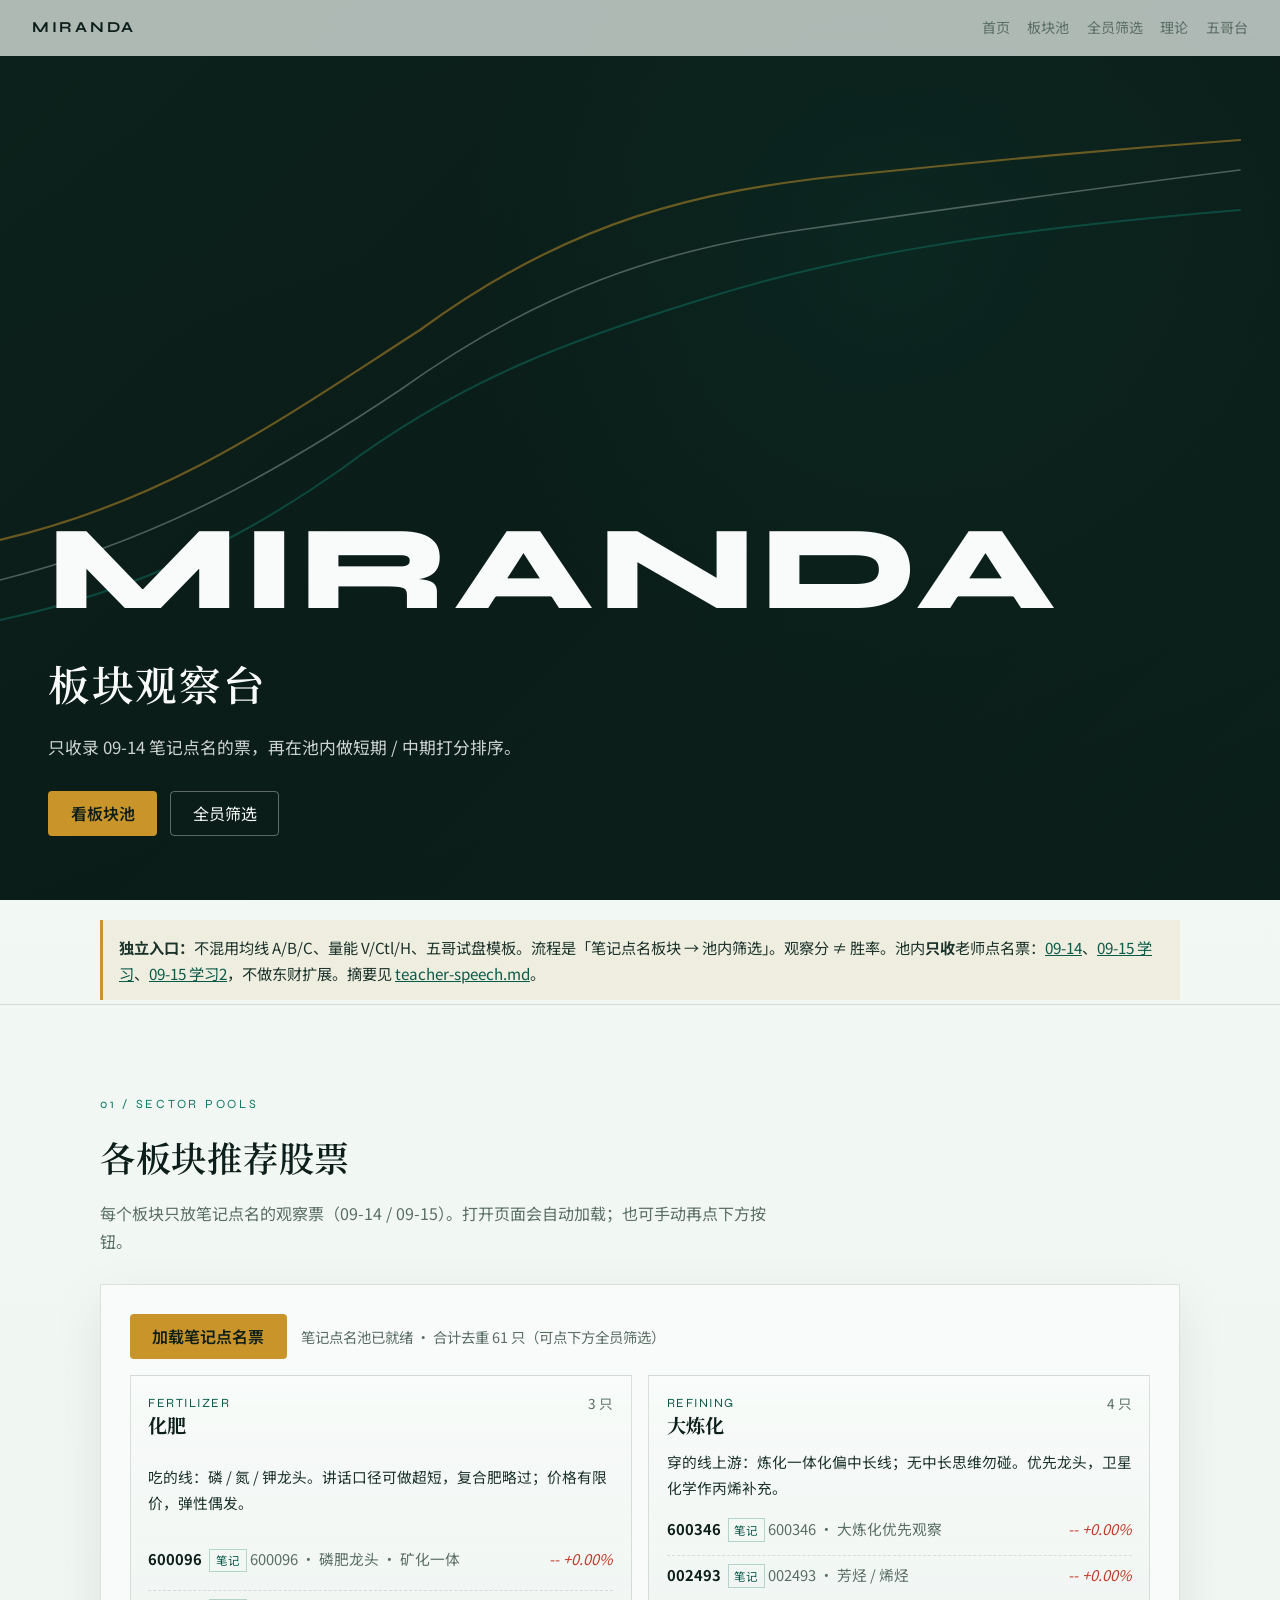
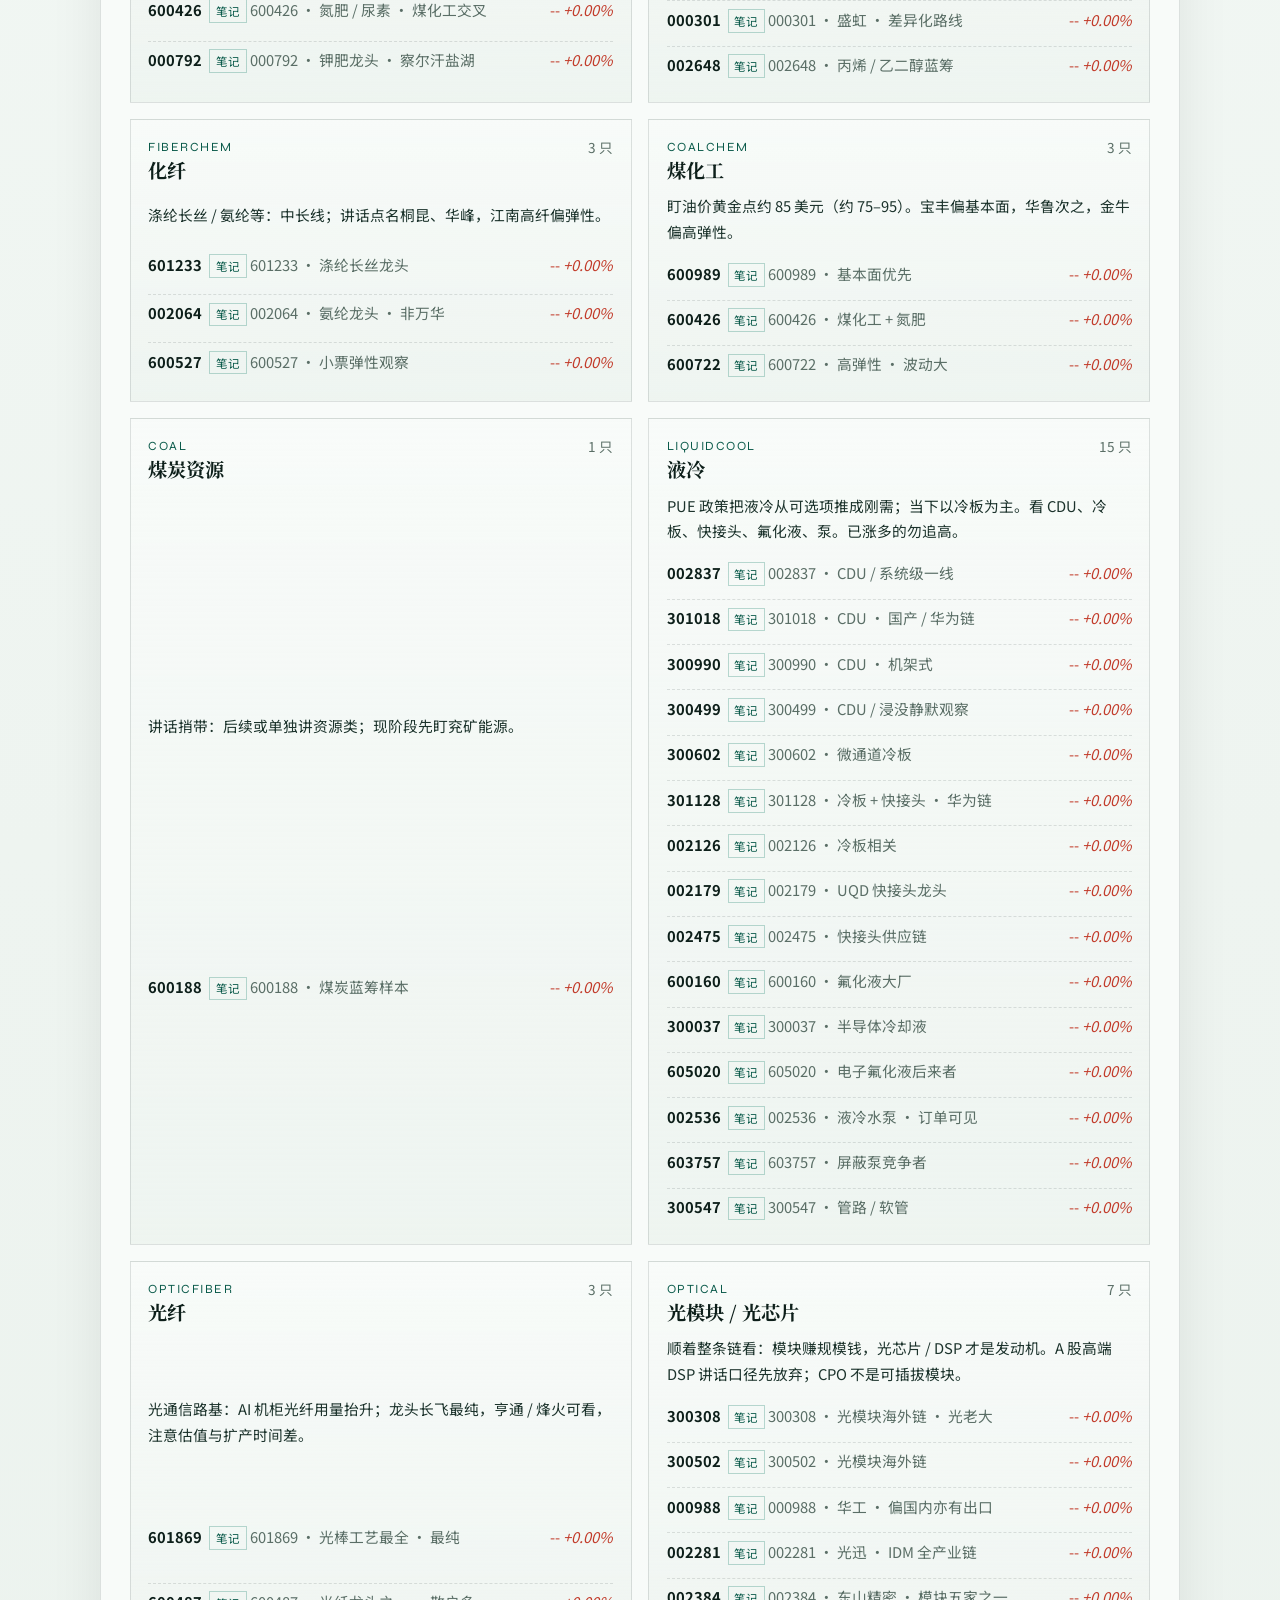
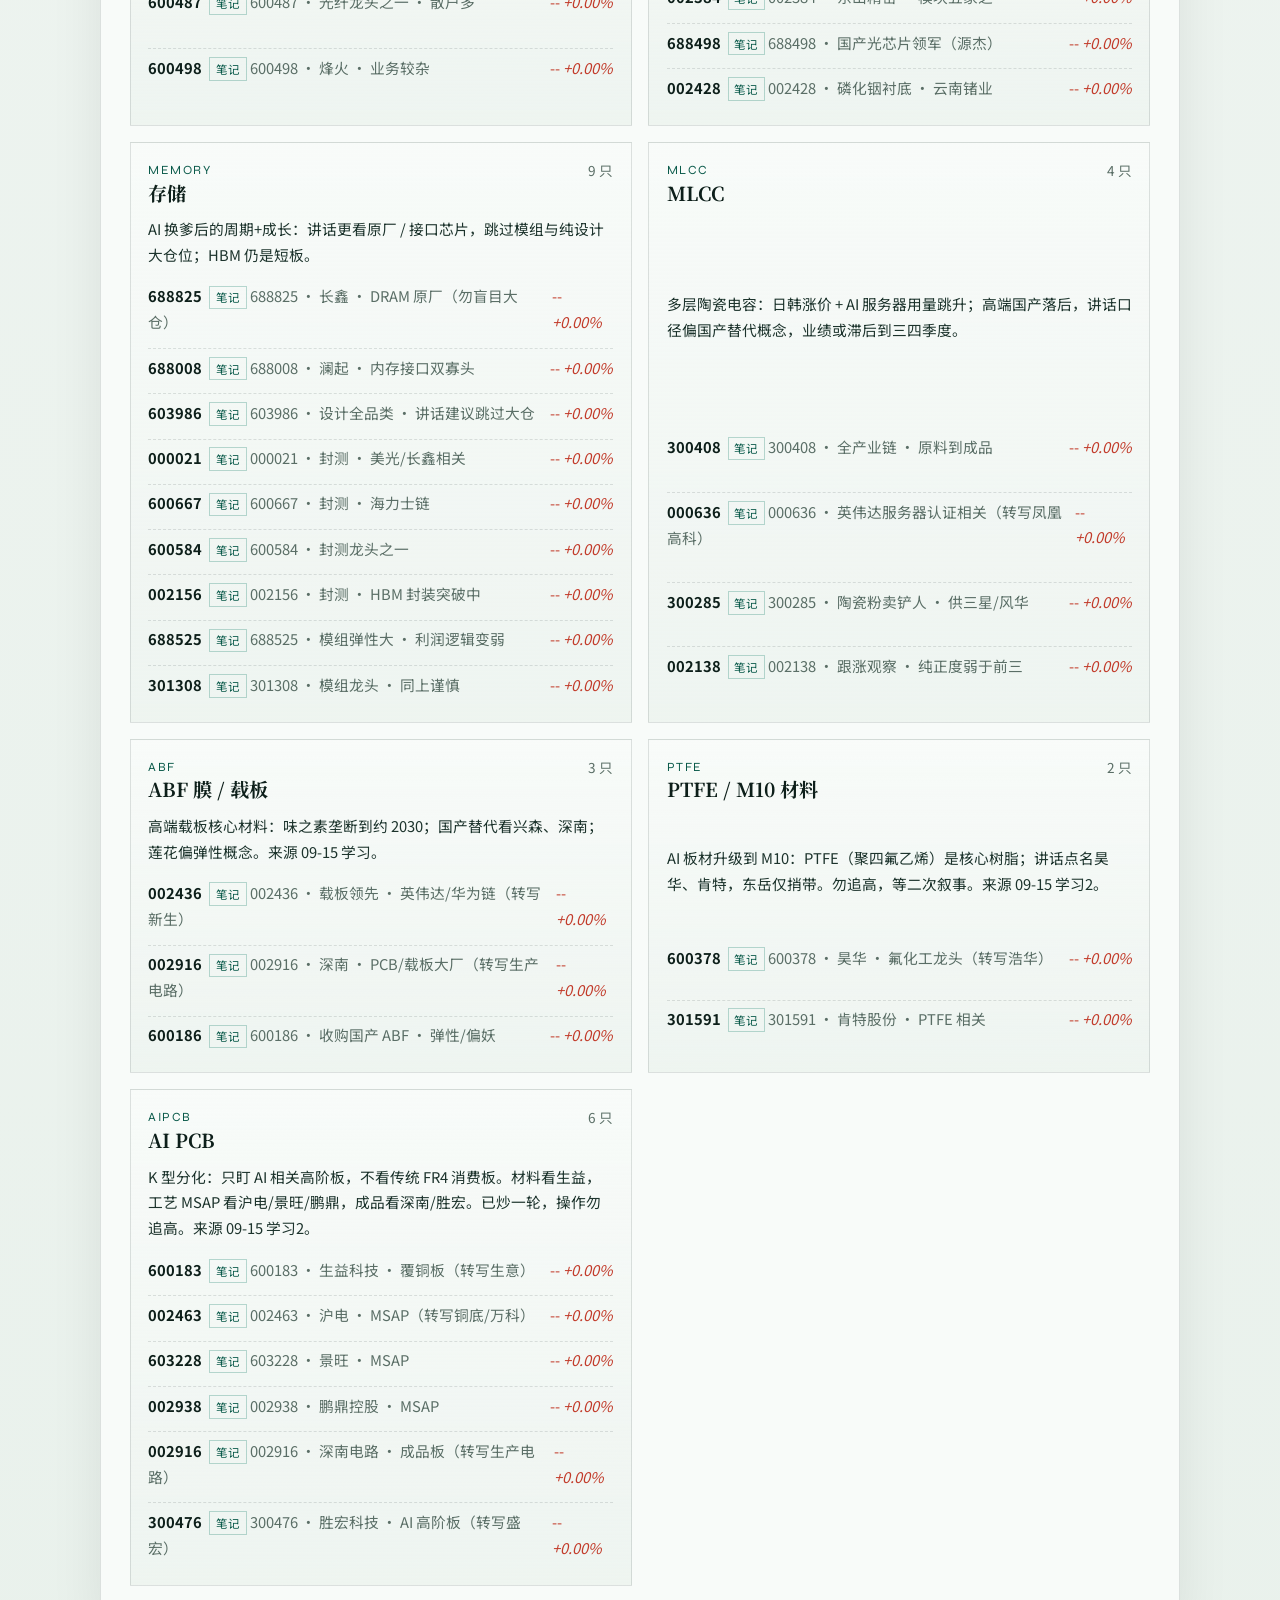
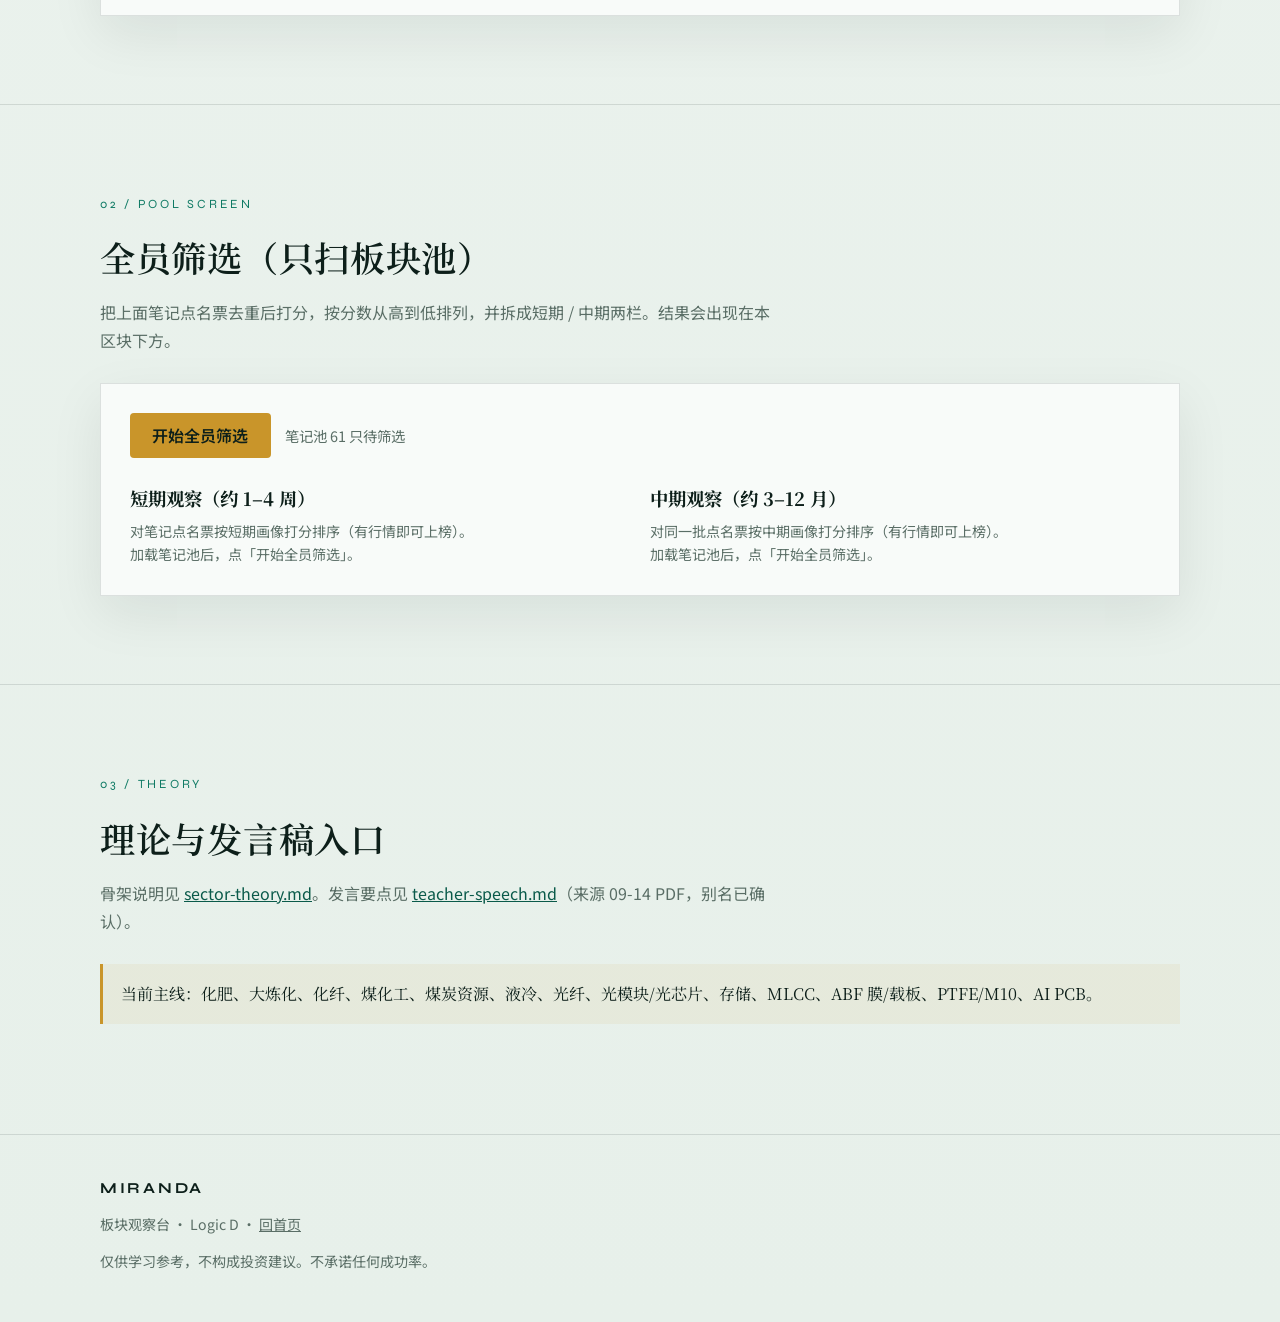
==== commit 834f756d: "Make board scan section always visible and auto-load Drop reveal opacity on interactive pools/scan s" ====
--- a/board.html
+++ b/board.html
@@ -52,32 +52,32 @@
       </div>
     </section>
 
-    <section class="section reveal" id="sectors">
+    <section class="section" id="sectors">
       <div class="wrap">
         <div class="section-label">01 / Sector Pools</div>
         <h2>各板块推荐股票</h2>
-        <p class="section-lead">每个板块只放 09-14 笔记点名的观察票。先加载池子，再去做全员筛选。</p>
+        <p class="section-lead">每个板块只放笔记点名的观察票（09-14 / 09-15）。打开页面会自动加载；也可手动再点下方按钮。</p>
 
         <div class="tool-panel coach-panel">
           <div class="coach-toolbar">
             <button class="btn btn-primary" id="loadSectorsBtn" type="button">加载笔记点名票</button>
-            <span class="coach-meta" id="sectorStatus">只加载讲话点到名的公司</span>
+            <span class="coach-meta" id="sectorStatus">正在自动加载…</span>
           </div>
           <div class="sector-grid" id="sectorBoard"></div>
         </div>
       </div>
     </section>
 
-    <section class="section reveal" id="scan">
+    <section class="section" id="scan">
       <div class="wrap">
         <div class="section-label">02 / Pool Screen</div>
         <h2>全员筛选（只扫板块池）</h2>
-        <p class="section-lead">把上面笔记点名票去重后打分，按分数从高到低排列，并拆成短期 / 中期两栏。</p>
+        <p class="section-lead">把上面笔记点名票去重后打分，按分数从高到低排列，并拆成短期 / 中期两栏。结果会出现在本区块下方。</p>
 
         <div class="tool-panel coach-panel">
           <div class="coach-toolbar">
             <button class="btn btn-primary" id="boardScanBtn" type="button">开始全员筛选</button>
-            <span class="coach-meta" id="boardScanMeta">请先加载笔记点名票</span>
+            <span class="coach-meta" id="boardScanMeta">等待笔记池加载</span>
           </div>
           <div class="status-box" id="boardScanStatus" hidden>准备筛选...</div>
           <div class="error-box" id="boardScanError" hidden></div>
@@ -86,12 +86,12 @@
             <div class="horizon-col">
               <h3>短期观察（约 1–4 周）</h3>
               <p class="muted-note">对笔记点名票按短期画像打分排序（有行情即可上榜）。</p>
-              <div class="picks-grid" id="shortRankList"></div>
+              <div class="picks-grid" id="shortRankList"><p class="empty-picks">加载笔记池后，点「开始全员筛选」。</p></div>
             </div>
             <div class="horizon-col">
               <h3>中期观察（约 3–12 月）</h3>
               <p class="muted-note">对同一批点名票按中期画像打分排序（有行情即可上榜）。</p>
-              <div class="picks-grid" id="midRankList"></div>
+              <div class="picks-grid" id="midRankList"><p class="empty-picks">加载笔记池后，点「开始全员筛选」。</p></div>
             </div>
           </div>
         </div>
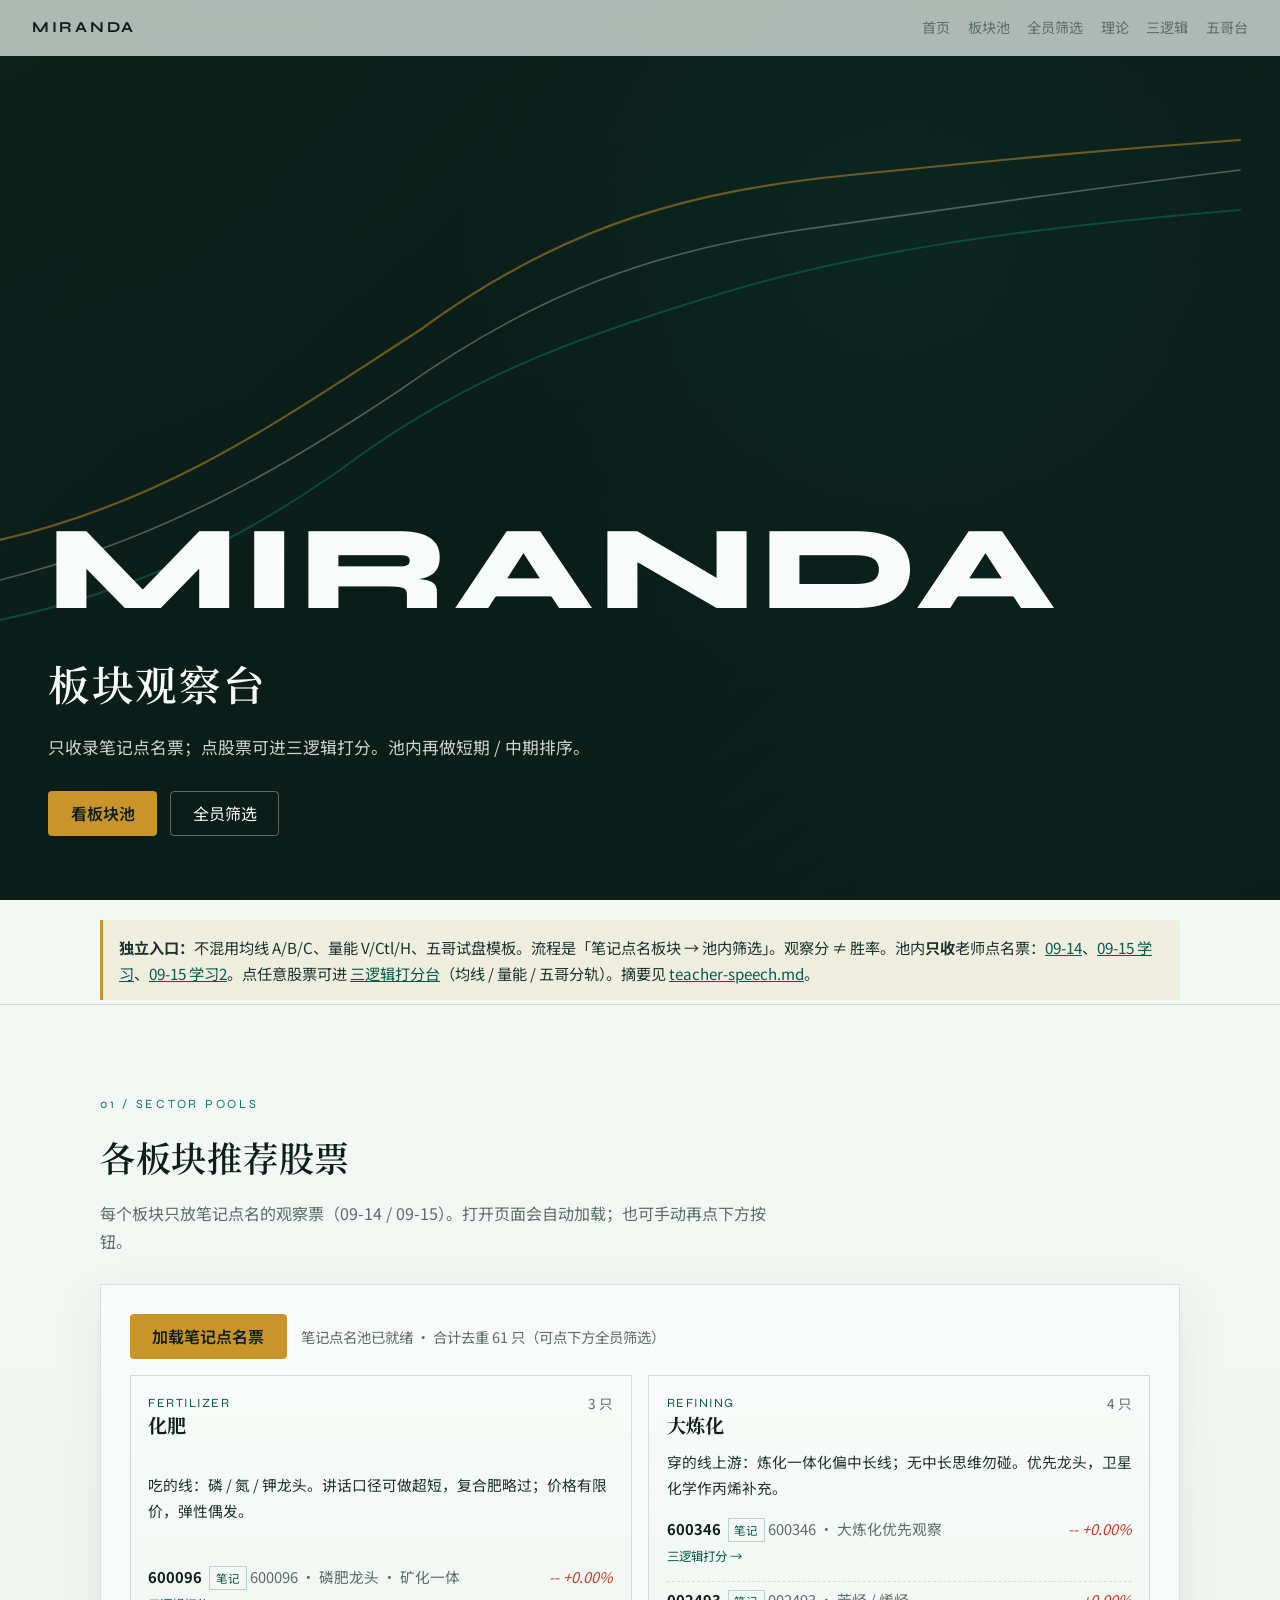
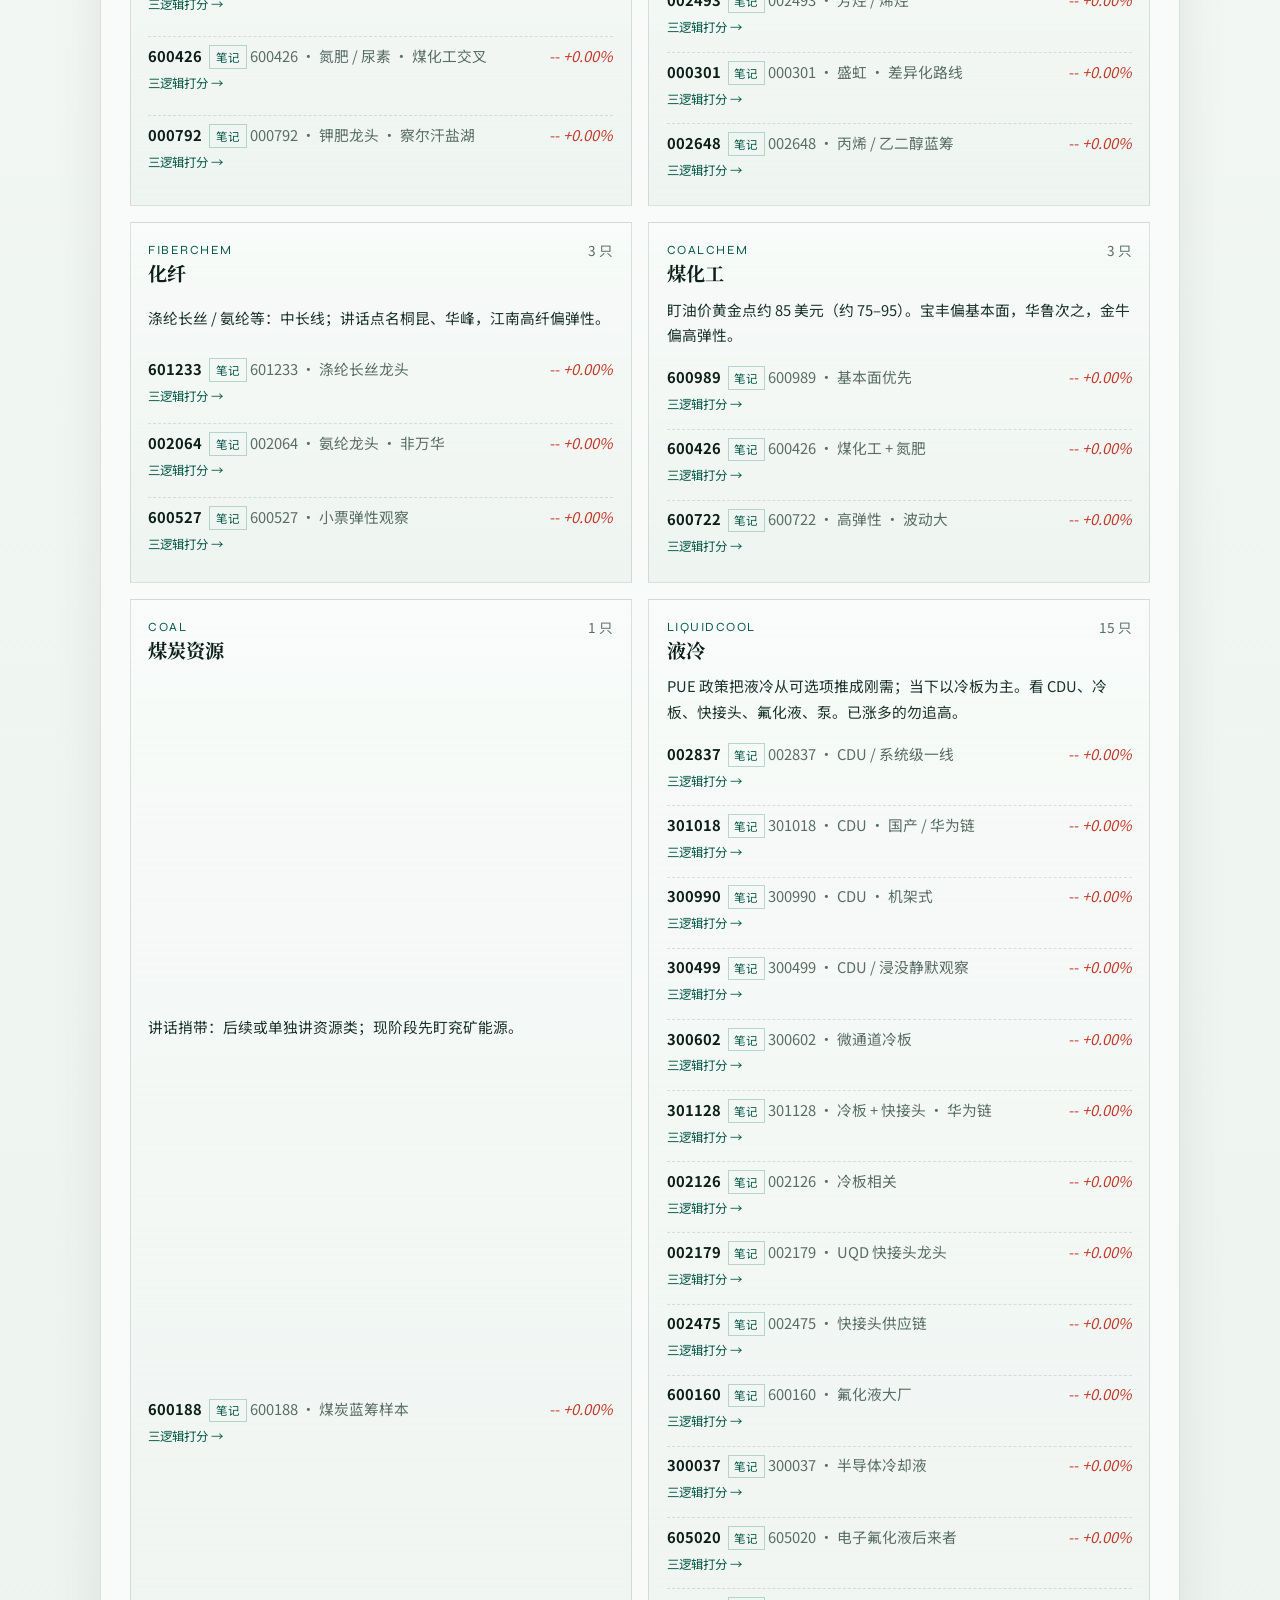
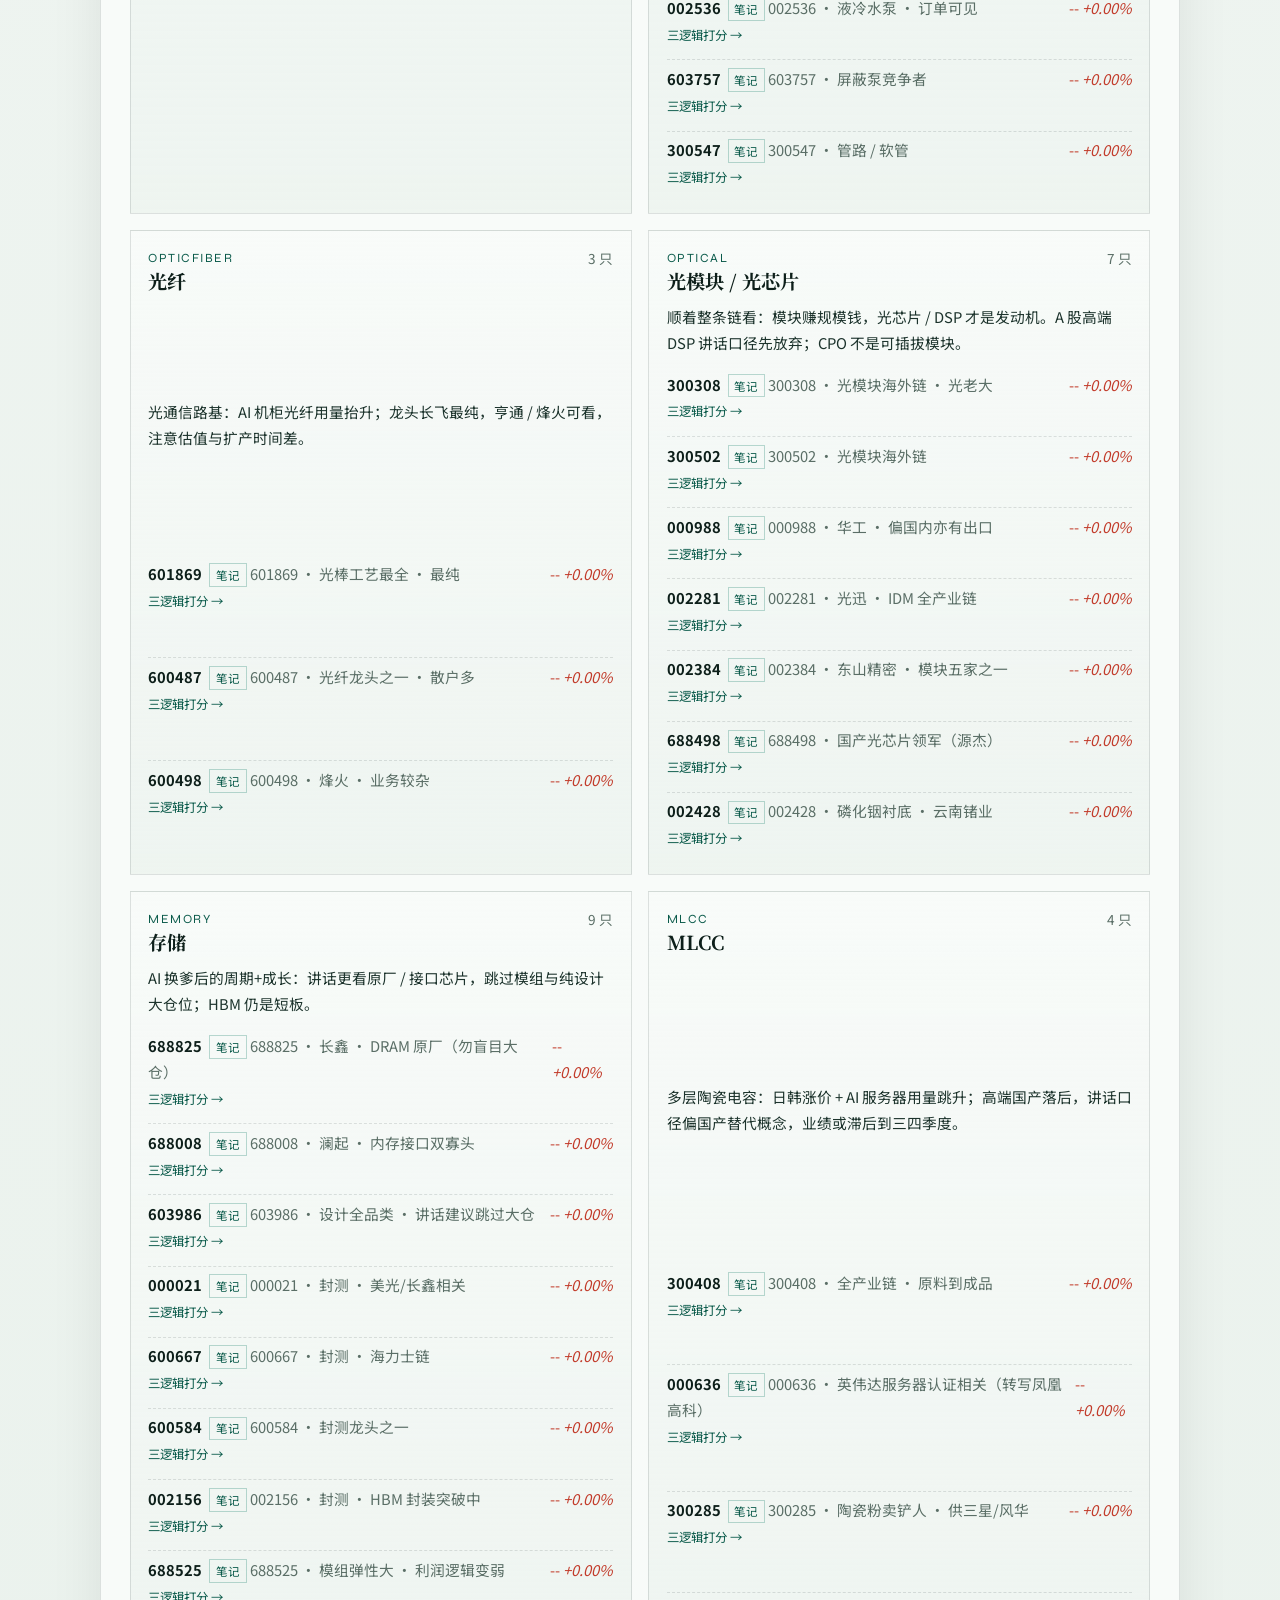
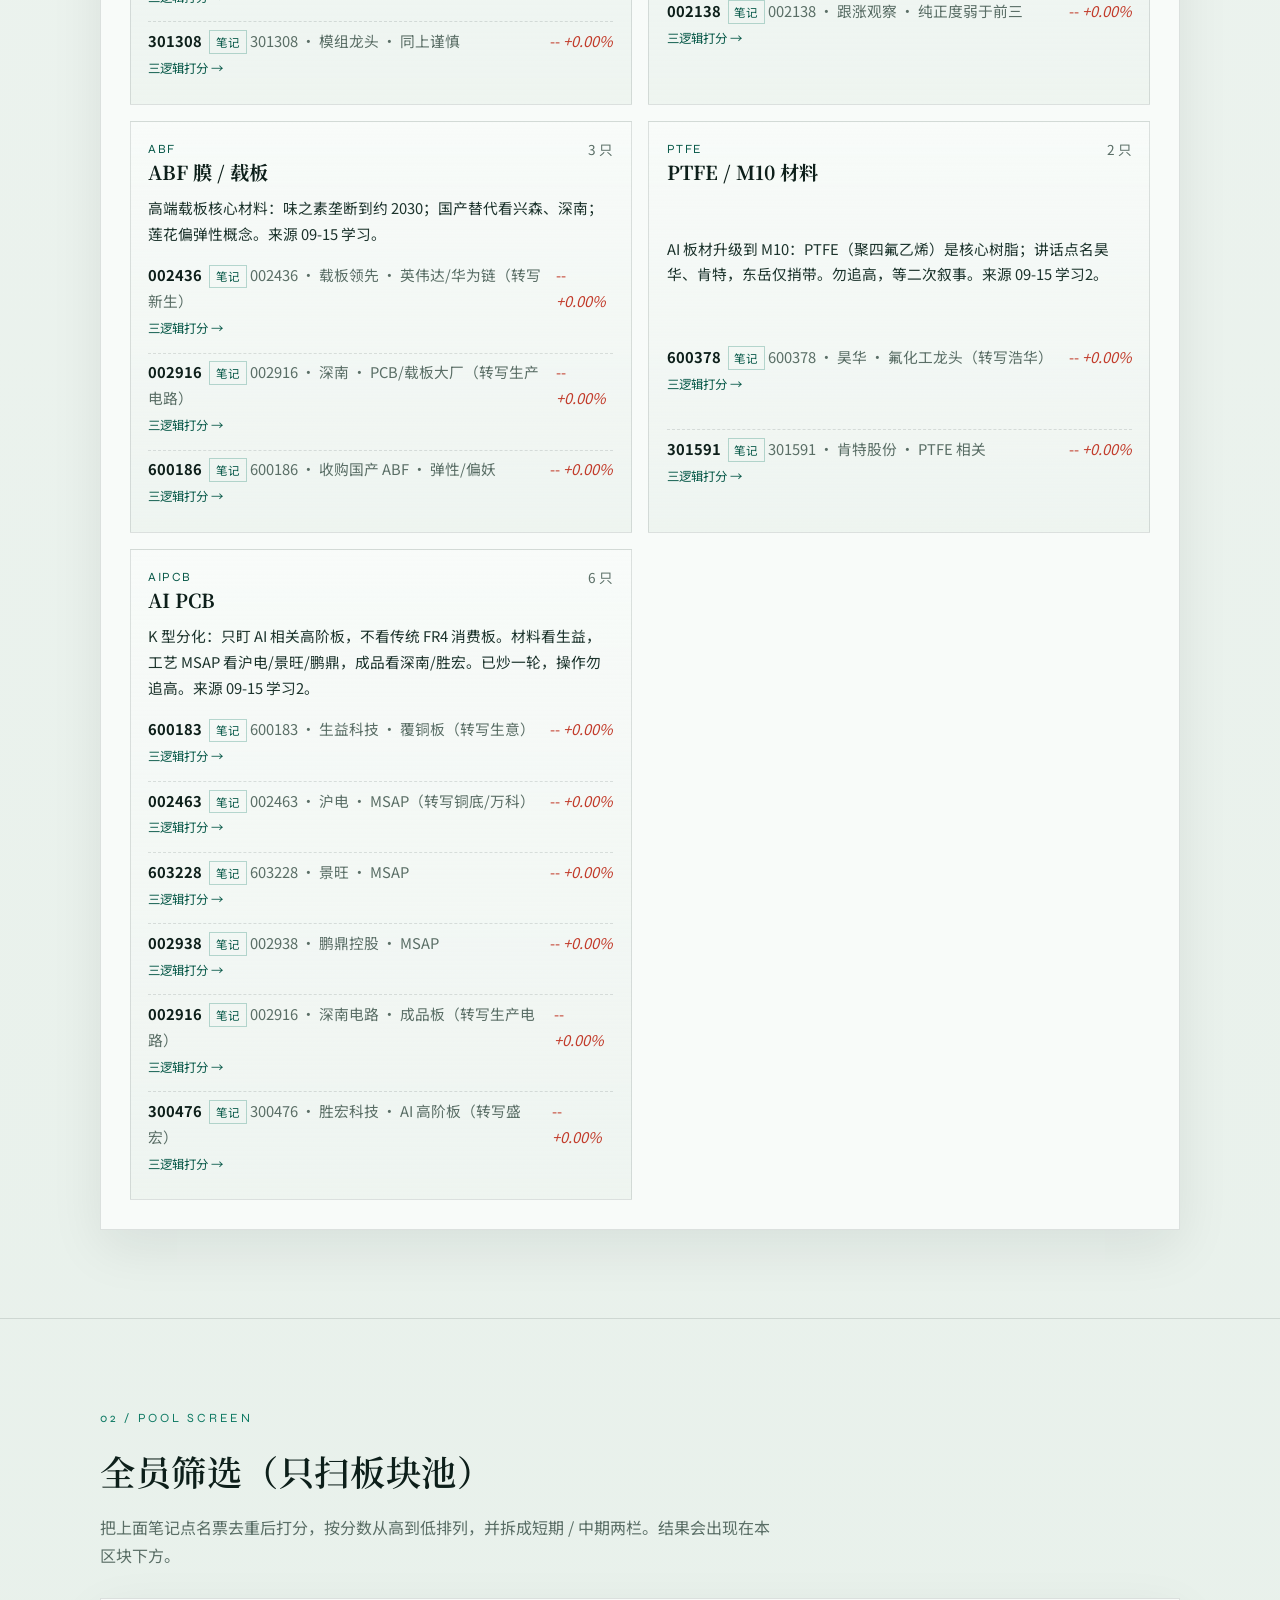
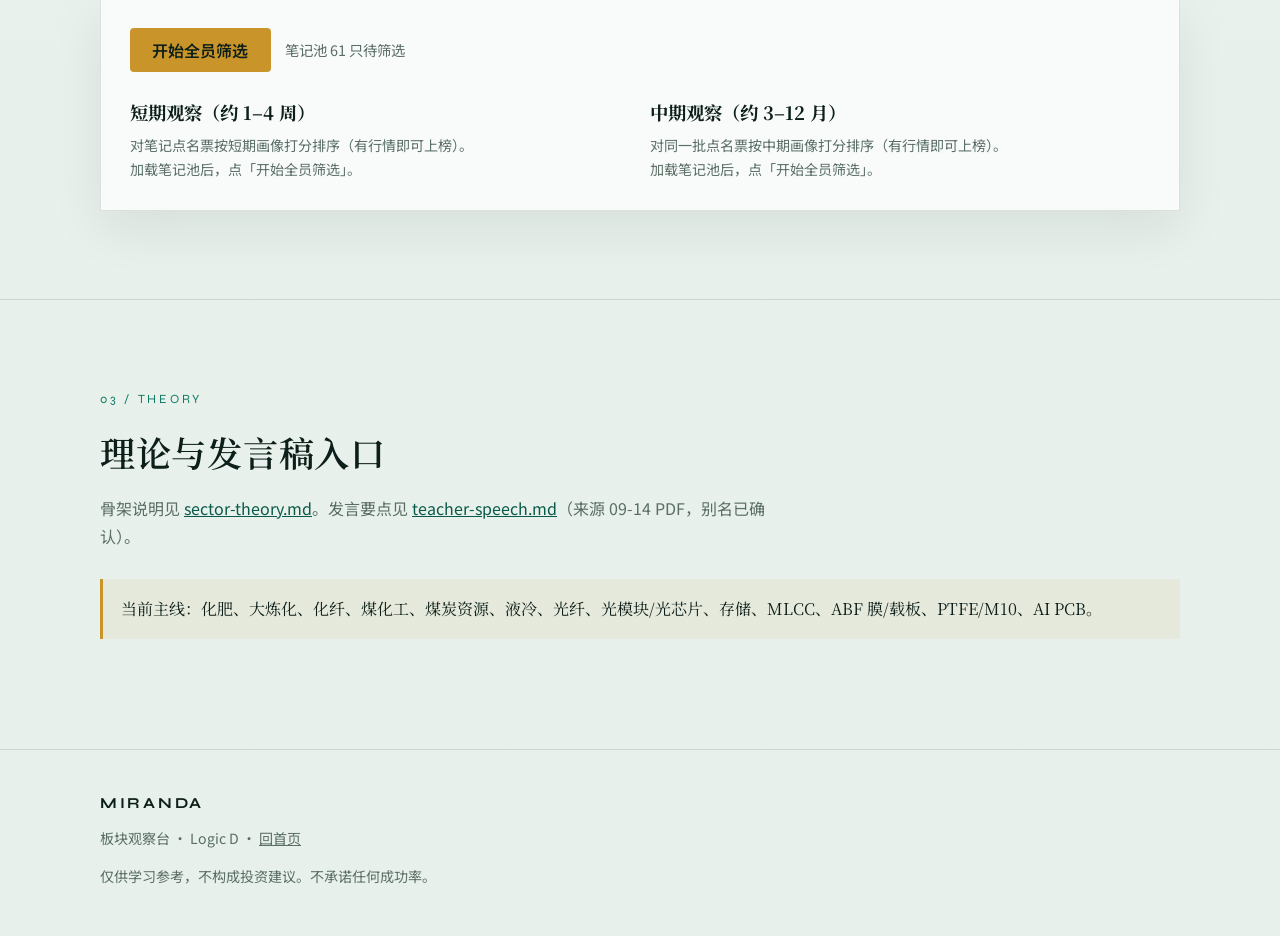
==== commit 6b991471: "Add clickable board stocks with triple-engine desk Link every board pool and rank name into desk.htm" ====
--- a/board.html
+++ b/board.html
@@ -22,6 +22,7 @@
       <li><a href="#sectors">板块池</a></li>
       <li><a href="#scan">全员筛选</a></li>
       <li><a href="#theory">理论</a></li>
+      <li><a href="./desk.html">三逻辑</a></li>
       <li><a href="./wuge.html">五哥台</a></li>
     </ul>
   </nav>
@@ -37,7 +38,7 @@
     <div class="hero-content">
       <div class="hero-brand">MIRANDA</div>
       <h1>板块观察台</h1>
-      <p>只收录 09-14 笔记点名的票，再在池内做短期 / 中期打分排序。</p>
+      <p>只收录笔记点名票；点股票可进三逻辑打分。池内再做短期 / 中期排序。</p>
       <div class="cta-row">
         <a class="btn btn-primary" href="#sectors">看板块池</a>
         <a class="btn btn-ghost" href="#scan">全员筛选</a>
@@ -48,7 +49,7 @@
   <main>
     <section class="section reveal honesty-strip" id="honesty">
       <div class="wrap">
-        <p><strong>独立入口：</strong>不混用均线 A/B/C、量能 V/Ctl/H、五哥试盘模板。流程是「笔记点名板块 → 池内筛选」。观察分 ≠ 胜率。池内<strong>只收</strong>老师点名票：<a href="./notes/2026年9月14日学习.pdf" style="color:var(--teal-deep);text-decoration:underline;">09-14</a>、<a href="./notes/2026年9月15日学习.pdf" style="color:var(--teal-deep);text-decoration:underline;">09-15 学习</a>、<a href="./notes/2026年9月15日学习2.pdf" style="color:var(--teal-deep);text-decoration:underline;">09-15 学习2</a>，不做东财扩展。摘要见 <a href="./notes/teacher-speech.md" style="color:var(--teal-deep);text-decoration:underline;">teacher-speech.md</a>。</p>
+        <p><strong>独立入口：</strong>不混用均线 A/B/C、量能 V/Ctl/H、五哥试盘模板。流程是「笔记点名板块 → 池内筛选」。观察分 ≠ 胜率。池内<strong>只收</strong>老师点名票：<a href="./notes/2026年9月14日学习.pdf" style="color:var(--teal-deep);text-decoration:underline;">09-14</a>、<a href="./notes/2026年9月15日学习.pdf" style="color:var(--teal-deep);text-decoration:underline;">09-15 学习</a>、<a href="./notes/2026年9月15日学习2.pdf" style="color:var(--teal-deep);text-decoration:underline;">09-15 学习2</a>。点任意股票可进 <a href="./desk.html" style="color:var(--teal-deep);text-decoration:underline;">三逻辑打分台</a>（均线 / 量能 / 五哥分轨）。摘要见 <a href="./notes/teacher-speech.md" style="color:var(--teal-deep);text-decoration:underline;">teacher-speech.md</a>。</p>
       </div>
     </section>
 
--- a/css/styles.css
+++ b/css/styles.css
@@ -1760,3 +1760,209 @@
   width: 100%;
 }
 
+/* Board stock → desk */
+.sector-stock-link,
+.board-rank-link {
+  display: flex;
+  justify-content: space-between;
+  gap: 0.75rem;
+  align-items: flex-start;
+  color: inherit;
+  text-decoration: none;
+  width: 100%;
+}
+
+.sector-stock-link:hover,
+.board-rank-link:hover {
+  color: var(--teal-deep);
+}
+
+.sector-go {
+  display: block;
+  margin-top: 0.25rem;
+  font-size: 0.78rem;
+  color: var(--teal-deep);
+}
+
+.board-rank-link .sector-go {
+  margin-top: 0.45rem;
+}
+
+/* Triple-score desk */
+.desk-hero {
+  padding: 5.5rem 0 1.5rem;
+  background:
+    linear-gradient(180deg, rgba(238, 244, 240, 0.2), rgba(223, 234, 227, 0.85)),
+    radial-gradient(900px 420px at 0% 0%, rgba(15, 122, 100, 0.12), transparent 60%);
+  border-bottom: 1px solid var(--line);
+}
+
+.desk-hero-inner h1 {
+  font-family: var(--font-display);
+  font-size: clamp(1.8rem, 4vw, 2.6rem);
+  margin: 0.35rem 0 0.5rem;
+}
+
+.desk-lead {
+  max-width: 42rem;
+  color: var(--ink-soft);
+  margin-bottom: 0.6rem;
+}
+
+.desk-code-row {
+  display: flex;
+  flex-wrap: wrap;
+  gap: 0.6rem;
+  margin-top: 1rem;
+  align-items: center;
+}
+
+.desk-code-row input {
+  min-width: min(16rem, 100%);
+  padding: 0.65rem 0.8rem;
+  border: 1px solid var(--line);
+  border-radius: var(--radius);
+  font: inherit;
+  background: var(--white);
+}
+
+.desk-main {
+  padding: 1.25rem 0 3rem;
+}
+
+.desk-grid {
+  display: grid;
+  grid-template-columns: repeat(3, minmax(0, 1fr));
+  gap: 1rem;
+}
+
+.desk-pane {
+  background: var(--white);
+  border: 1px solid var(--line);
+  border-radius: var(--radius);
+  overflow: hidden;
+  min-height: 72vh;
+  display: flex;
+  flex-direction: column;
+}
+
+.desk-pane-head {
+  display: flex;
+  justify-content: space-between;
+  gap: 0.5rem;
+  align-items: flex-start;
+  padding: 0.85rem 1rem;
+  border-bottom: 1px solid var(--line);
+  background: rgba(15, 122, 100, 0.04);
+}
+
+.desk-pane-head h2 {
+  font-family: var(--font-serif);
+  font-size: 1.15rem;
+}
+
+.desk-open {
+  font-size: 0.8rem;
+  color: var(--teal-deep);
+  text-decoration: none;
+  white-space: nowrap;
+}
+
+.desk-frame {
+  border: 0;
+  width: 100%;
+  flex: 1;
+  min-height: 64vh;
+  background: var(--paper);
+}
+
+@media (max-width: 980px) {
+  .desk-grid {
+    grid-template-columns: 1fr;
+  }
+  .desk-pane,
+  .desk-frame {
+    min-height: 70vh;
+  }
+}
+
+/* Engine pages inside desk iframes */
+body.embed-mode .site-nav,
+body.embed-mode .hero,
+body.embed-mode .site-footer,
+body.embed-mode .honesty-strip,
+body.embed-mode .section-label,
+body.embed-mode .template-grid,
+body.embed-mode .picks-board,
+body.embed-mode #picks,
+body.embed-mode .coach-toolbar,
+body.embed-mode .tool-hints,
+body.embed-mode .history-row,
+body.embed-mode .hold-status {
+  display: none !important;
+}
+
+body.embed-mode {
+  background: var(--paper);
+}
+
+body.embed-mode main {
+  padding: 0;
+}
+
+body.embed-mode .section {
+  padding: 0.75rem 0 1rem;
+  opacity: 1 !important;
+  transform: none !important;
+}
+
+body.embed-mode .section:not(#lab):not(#ask):not(#review) {
+  display: none !important;
+}
+
+body.embed-mode[data-engine="ma"] #review {
+  display: none !important;
+}
+
+body.embed-mode .wrap {
+  max-width: none;
+  padding: 0.75rem;
+}
+
+body.embed-mode .tool-panel,
+body.embed-mode .coach-panel {
+  box-shadow: none;
+  border: 0;
+  background: transparent;
+  padding: 0;
+}
+
+body.embed-mode .tool-row input,
+body.embed-mode .tool-row button,
+body.embed-mode #coachForm,
+body.embed-mode .coach-compose,
+body.embed-mode .section-lead,
+body.embed-mode h2,
+body.embed-mode #lab .tool-panel:nth-of-type(2),
+body.embed-mode #idxTabs,
+body.embed-mode #idxLoading,
+body.embed-mode #idxError {
+  display: none !important;
+}
+
+body.embed-mode .coach-messages {
+  max-height: 8rem;
+  overflow: auto;
+  margin-bottom: 0.5rem;
+}
+
+body.embed-mode #loadingStatus,
+body.embed-mode #errorMsg,
+body.embed-mode #analysisResult,
+body.embed-mode #reviewLoading,
+body.embed-mode #reviewError,
+body.embed-mode #reviewResult,
+body.embed-mode .coach-feed {
+  display: block !important;
+}
+
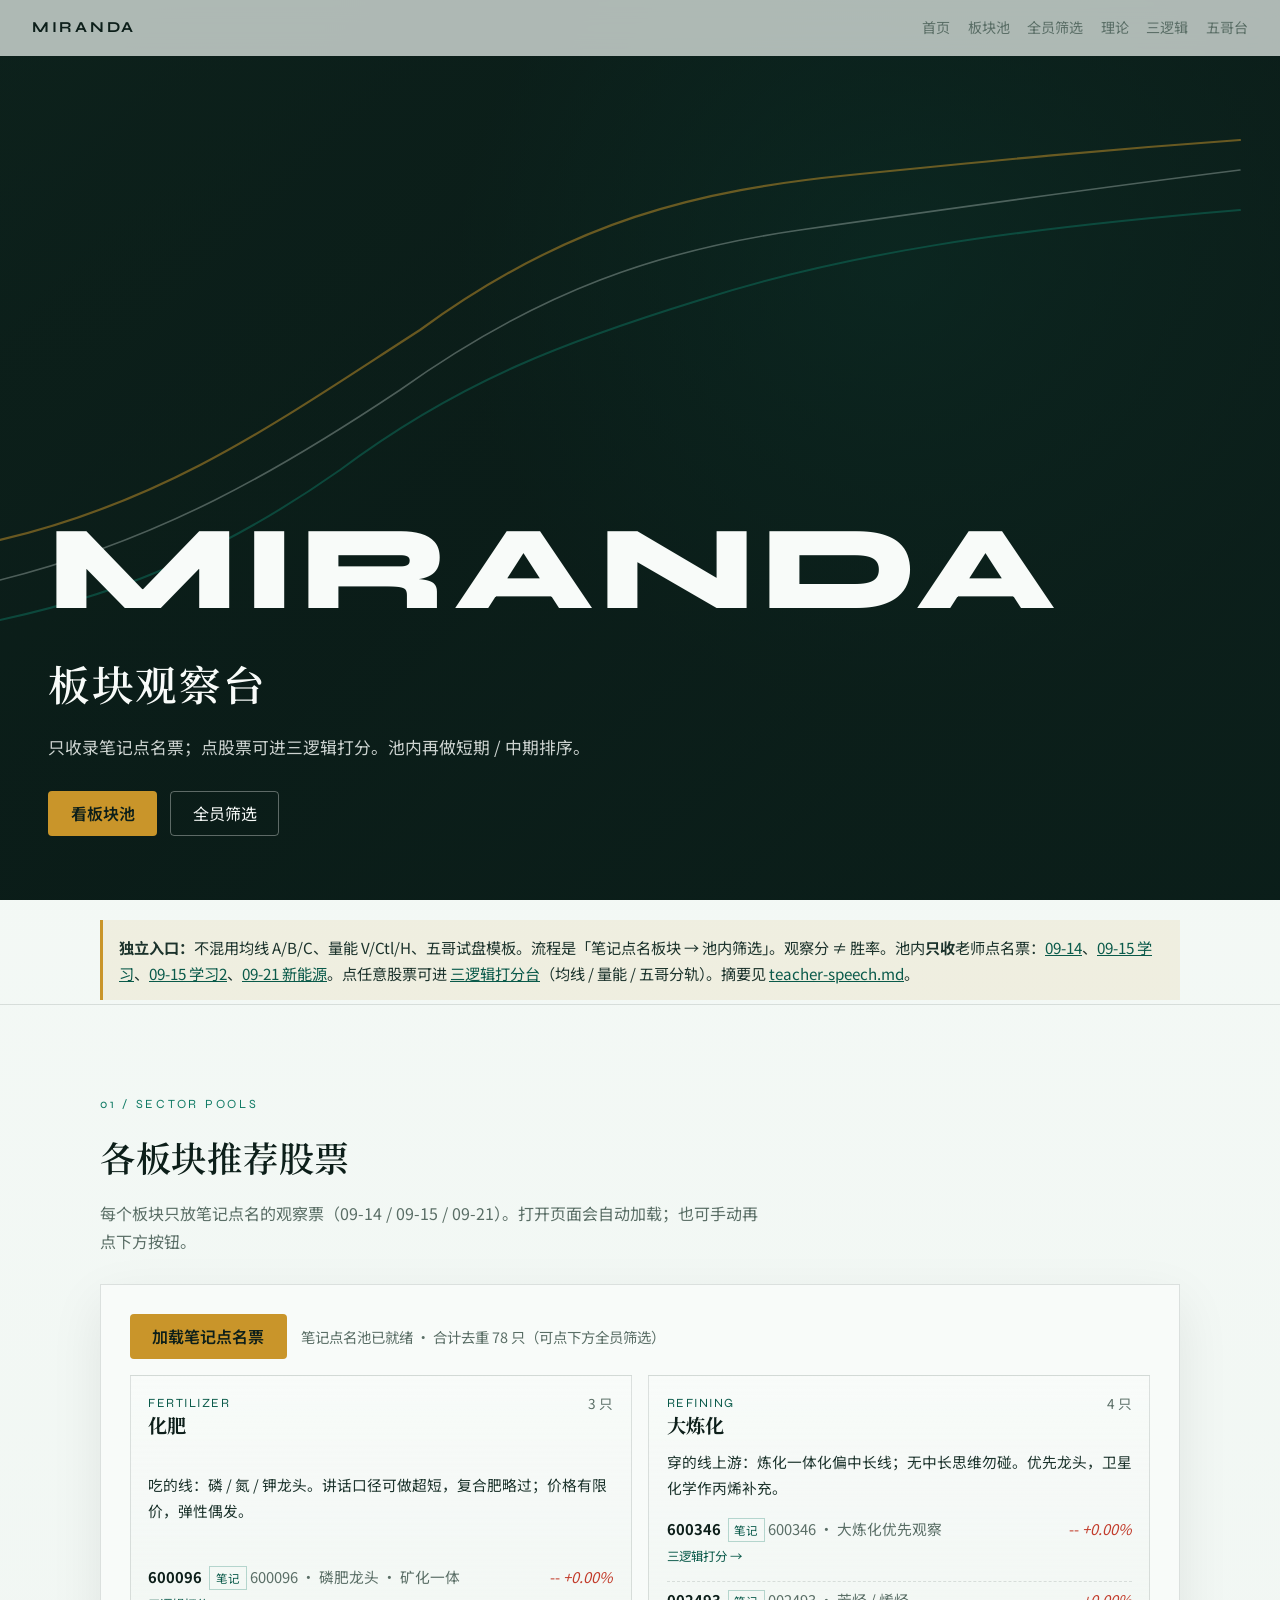
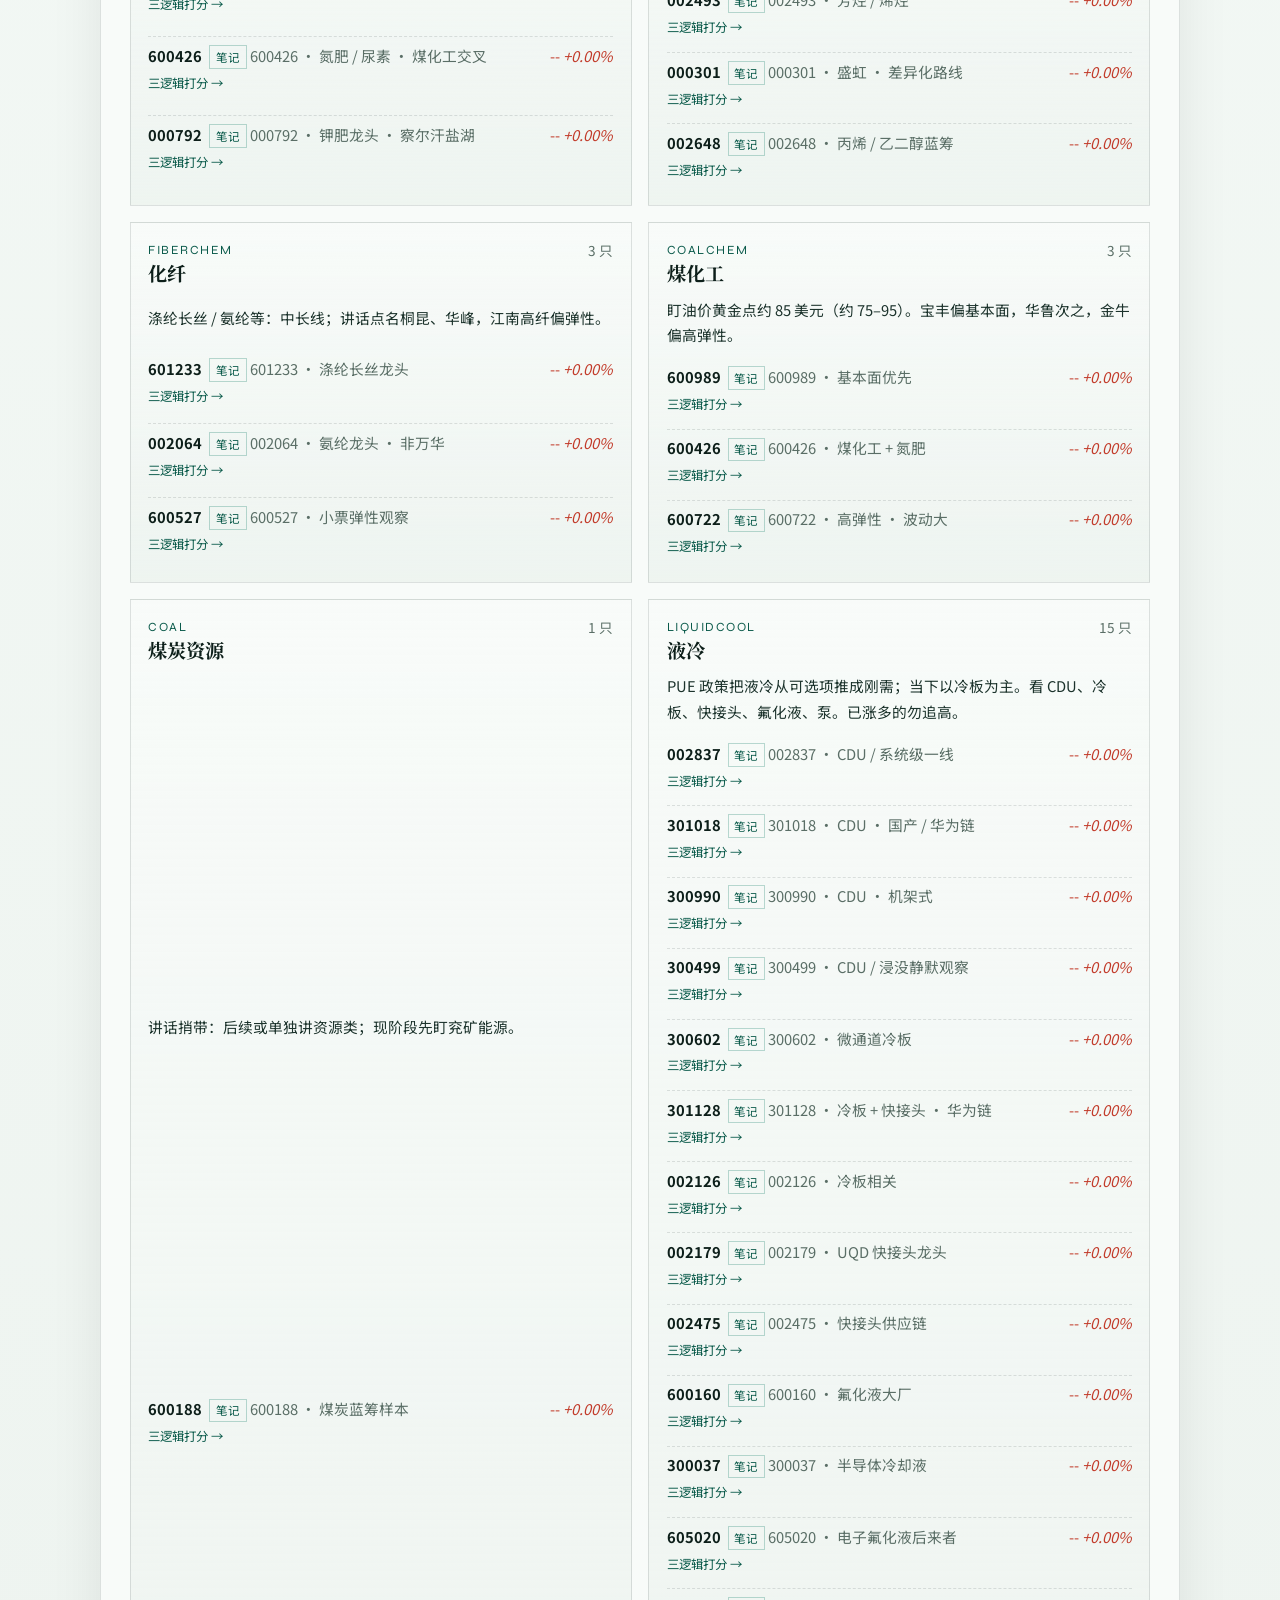
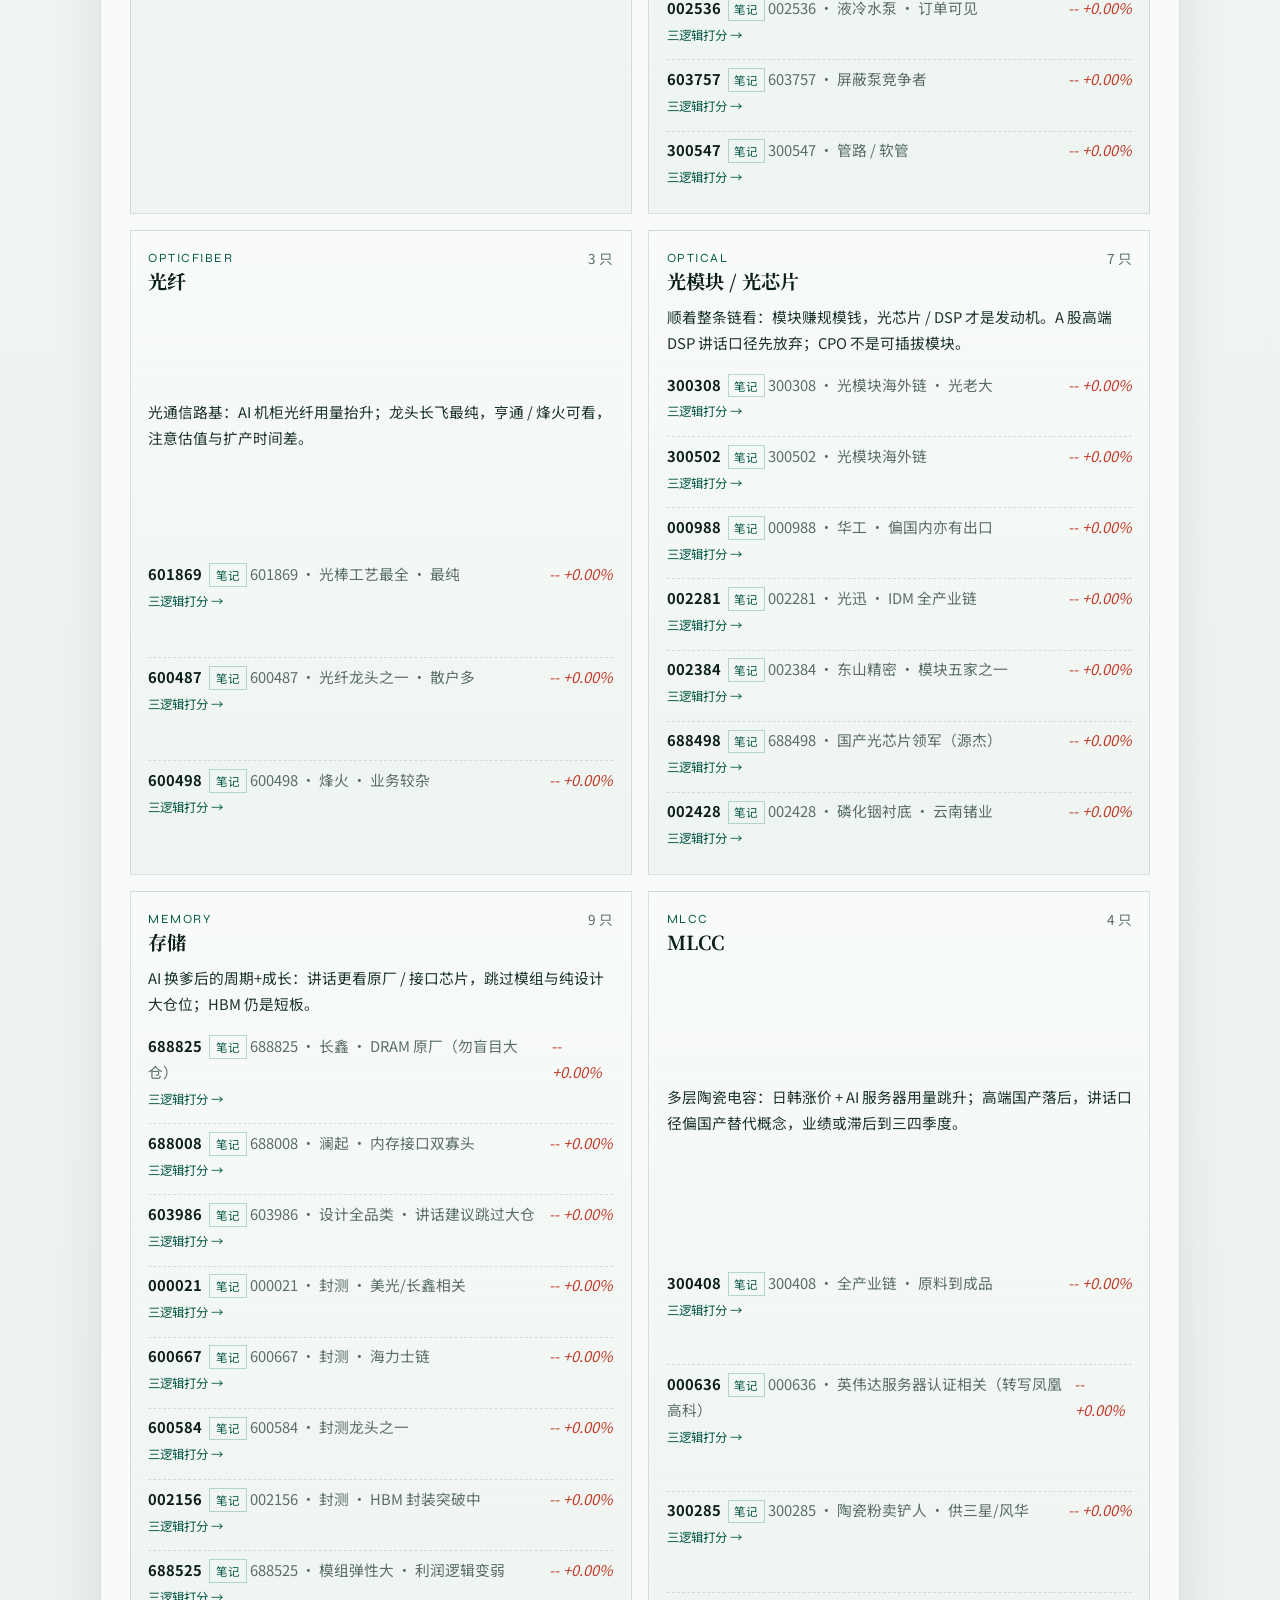
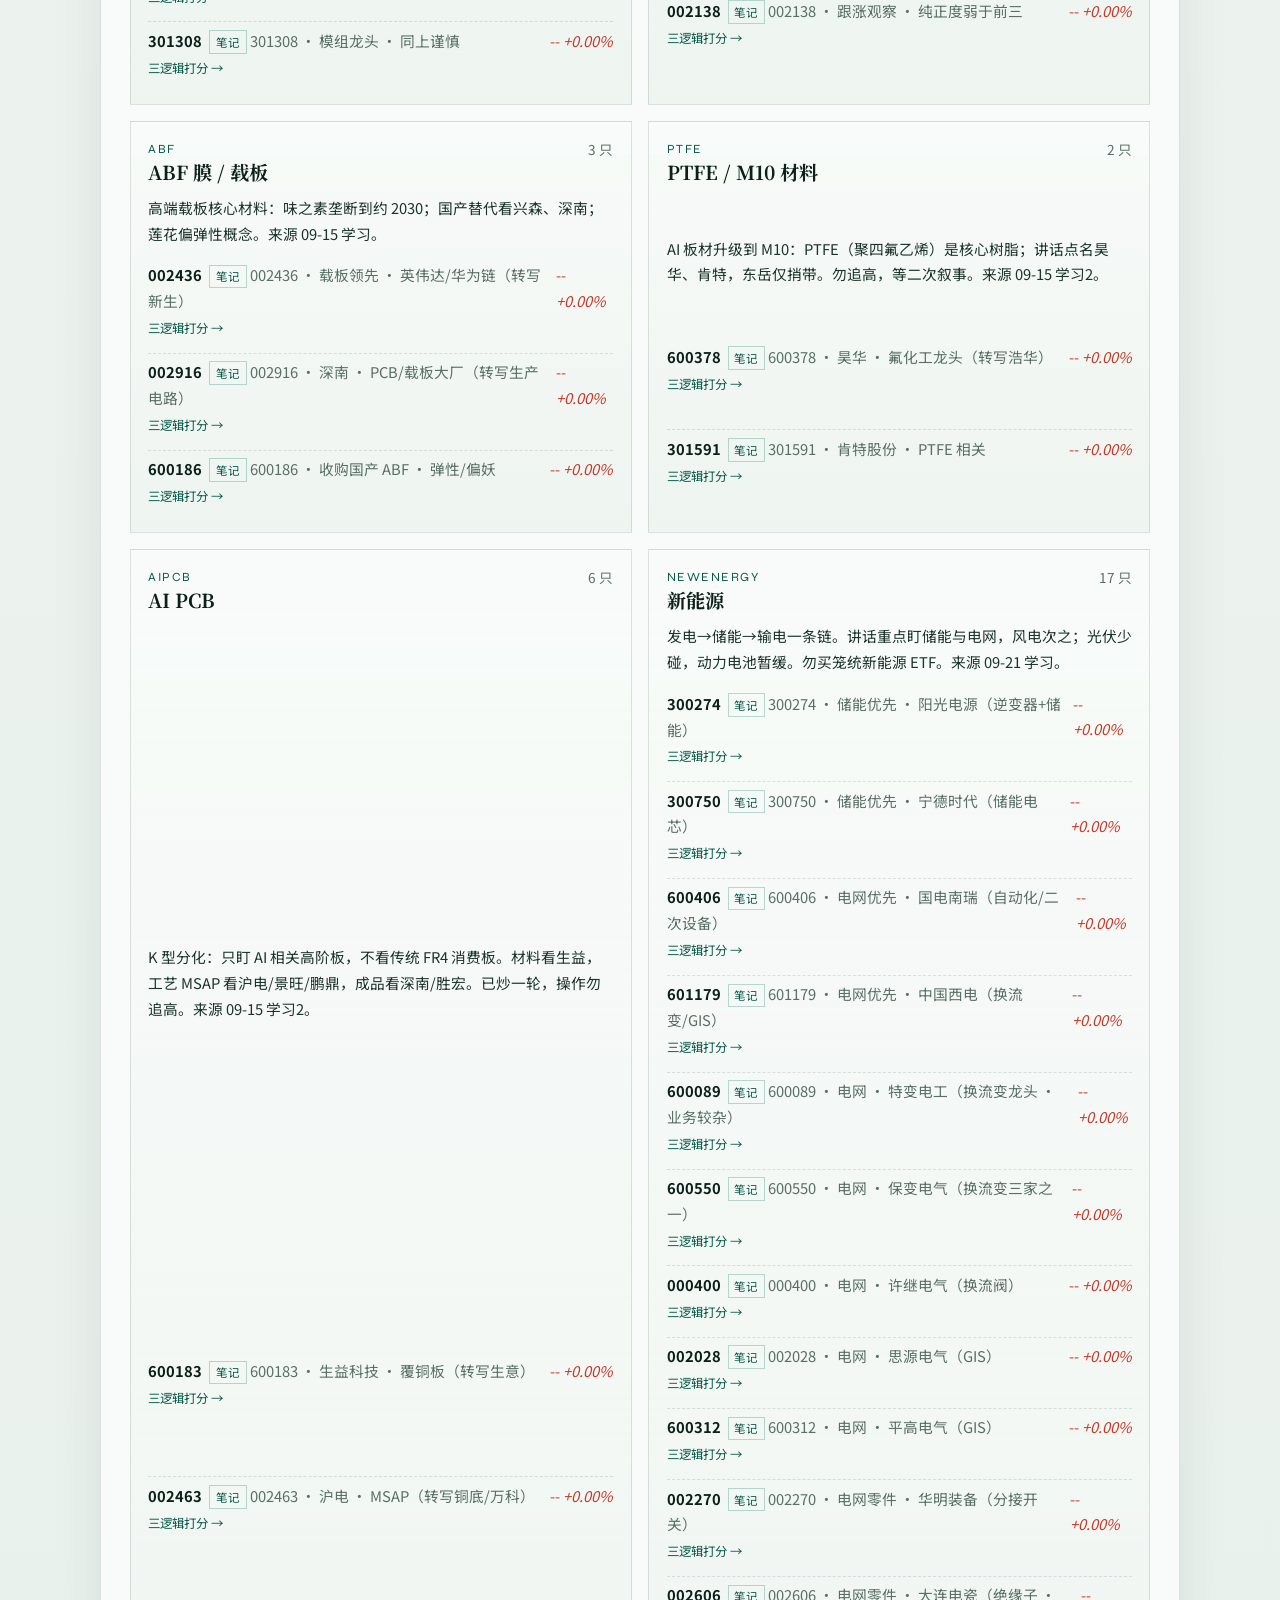
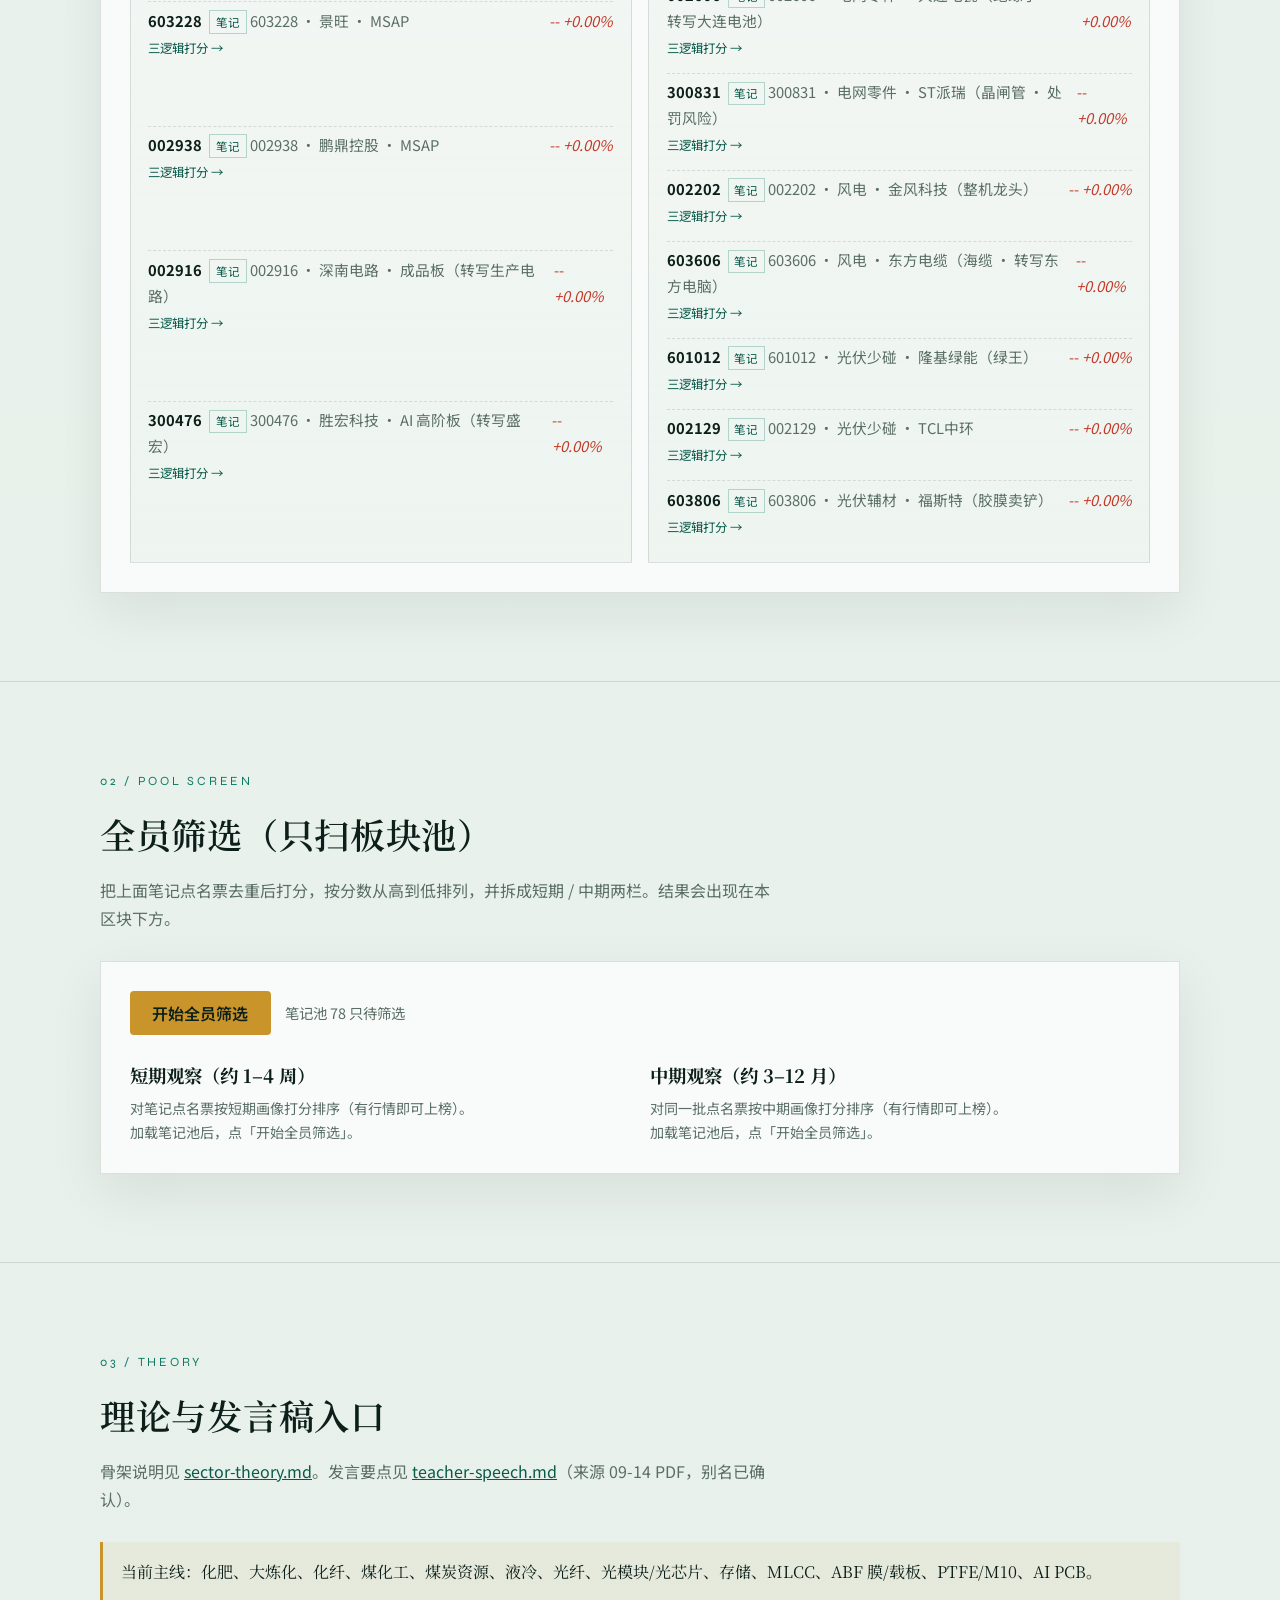
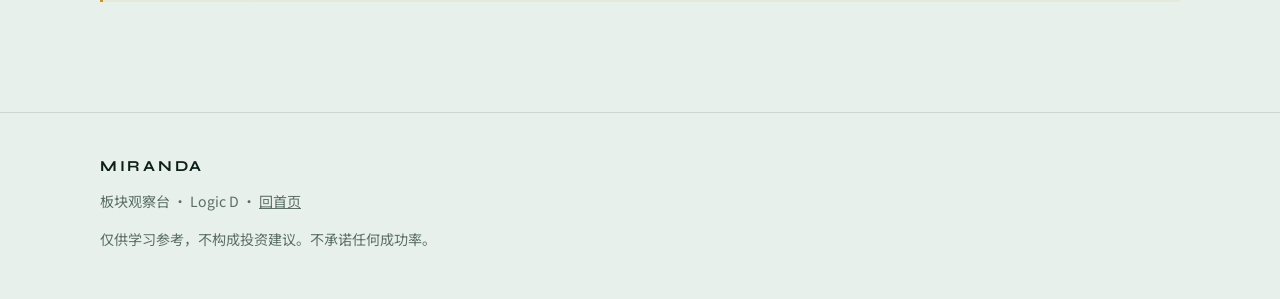
==== commit 66145bd0: "Add 新能源 sector pool from 09-21 study notes Include teacher-named storage, grid, wind, and PV observa" ====
--- a/board.html
+++ b/board.html
@@ -49,7 +49,7 @@
   <main>
     <section class="section reveal honesty-strip" id="honesty">
       <div class="wrap">
-        <p><strong>独立入口：</strong>不混用均线 A/B/C、量能 V/Ctl/H、五哥试盘模板。流程是「笔记点名板块 → 池内筛选」。观察分 ≠ 胜率。池内<strong>只收</strong>老师点名票：<a href="./notes/2026年9月14日学习.pdf" style="color:var(--teal-deep);text-decoration:underline;">09-14</a>、<a href="./notes/2026年9月15日学习.pdf" style="color:var(--teal-deep);text-decoration:underline;">09-15 学习</a>、<a href="./notes/2026年9月15日学习2.pdf" style="color:var(--teal-deep);text-decoration:underline;">09-15 学习2</a>。点任意股票可进 <a href="./desk.html" style="color:var(--teal-deep);text-decoration:underline;">三逻辑打分台</a>（均线 / 量能 / 五哥分轨）。摘要见 <a href="./notes/teacher-speech.md" style="color:var(--teal-deep);text-decoration:underline;">teacher-speech.md</a>。</p>
+        <p><strong>独立入口：</strong>不混用均线 A/B/C、量能 V/Ctl/H、五哥试盘模板。流程是「笔记点名板块 → 池内筛选」。观察分 ≠ 胜率。池内<strong>只收</strong>老师点名票：<a href="./notes/2026年9月14日学习.pdf" style="color:var(--teal-deep);text-decoration:underline;">09-14</a>、<a href="./notes/2026年9月15日学习.pdf" style="color:var(--teal-deep);text-decoration:underline;">09-15 学习</a>、<a href="./notes/2026年9月15日学习2.pdf" style="color:var(--teal-deep);text-decoration:underline;">09-15 学习2</a>、<a href="./notes/2026年9月21日学习.pdf" style="color:var(--teal-deep);text-decoration:underline;">09-21 新能源</a>。点任意股票可进 <a href="./desk.html" style="color:var(--teal-deep);text-decoration:underline;">三逻辑打分台</a>（均线 / 量能 / 五哥分轨）。摘要见 <a href="./notes/teacher-speech.md" style="color:var(--teal-deep);text-decoration:underline;">teacher-speech.md</a>。</p>
       </div>
     </section>
 
@@ -57,7 +57,7 @@
       <div class="wrap">
         <div class="section-label">01 / Sector Pools</div>
         <h2>各板块推荐股票</h2>
-        <p class="section-lead">每个板块只放笔记点名的观察票（09-14 / 09-15）。打开页面会自动加载；也可手动再点下方按钮。</p>
+        <p class="section-lead">每个板块只放笔记点名的观察票（09-14 / 09-15 / 09-21）。打开页面会自动加载；也可手动再点下方按钮。</p>
 
         <div class="tool-panel coach-panel">
           <div class="coach-toolbar">
--- a/css/styles.css
+++ b/css/styles.css
@@ -1943,10 +1943,13 @@
 body.embed-mode .coach-compose,
 body.embed-mode .section-lead,
 body.embed-mode h2,
-body.embed-mode #lab .tool-panel:nth-of-type(2),
+body.embed-mode .lab-index-panel,
 body.embed-mode #idxTabs,
 body.embed-mode #idxLoading,
-body.embed-mode #idxError {
+body.embed-mode #idxError,
+body.embed-mode #idxChartCanvas,
+body.embed-mode #idxMAValues,
+body.embed-mode #idxPositionAlert {
   display: none !important;
 }
 
@@ -1956,12 +1959,13 @@
   margin-bottom: 0.5rem;
 }
 
-body.embed-mode #loadingStatus,
-body.embed-mode #errorMsg,
-body.embed-mode #analysisResult,
-body.embed-mode #reviewLoading,
-body.embed-mode #reviewError,
-body.embed-mode #reviewResult,
+/* Keep score panels visible when JS clears [hidden]; don't override hidden=true */
+body.embed-mode #loadingStatus:not([hidden]),
+body.embed-mode #errorMsg:not([hidden]),
+body.embed-mode #analysisResult:not([hidden]),
+body.embed-mode #reviewLoading:not([hidden]),
+body.embed-mode #reviewError:not([hidden]),
+body.embed-mode #reviewResult:not([hidden]),
 body.embed-mode .coach-feed {
   display: block !important;
 }
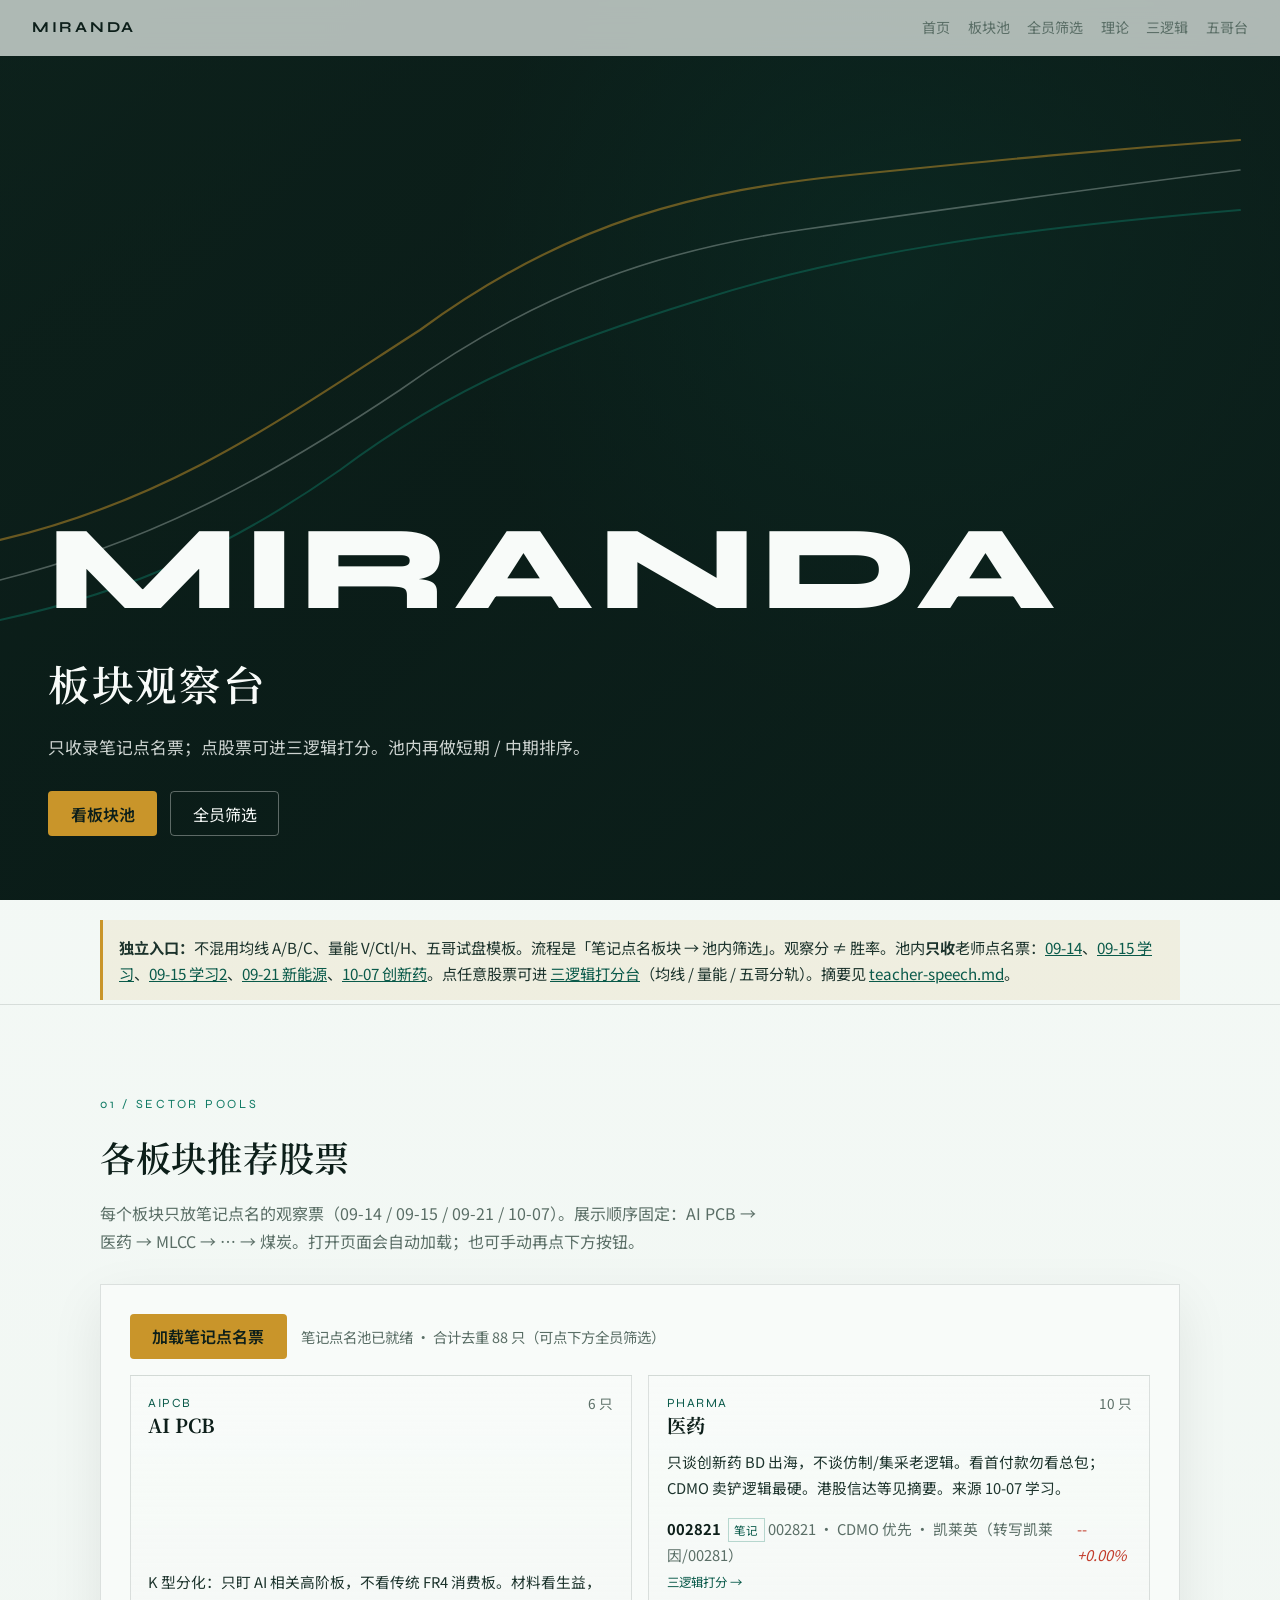
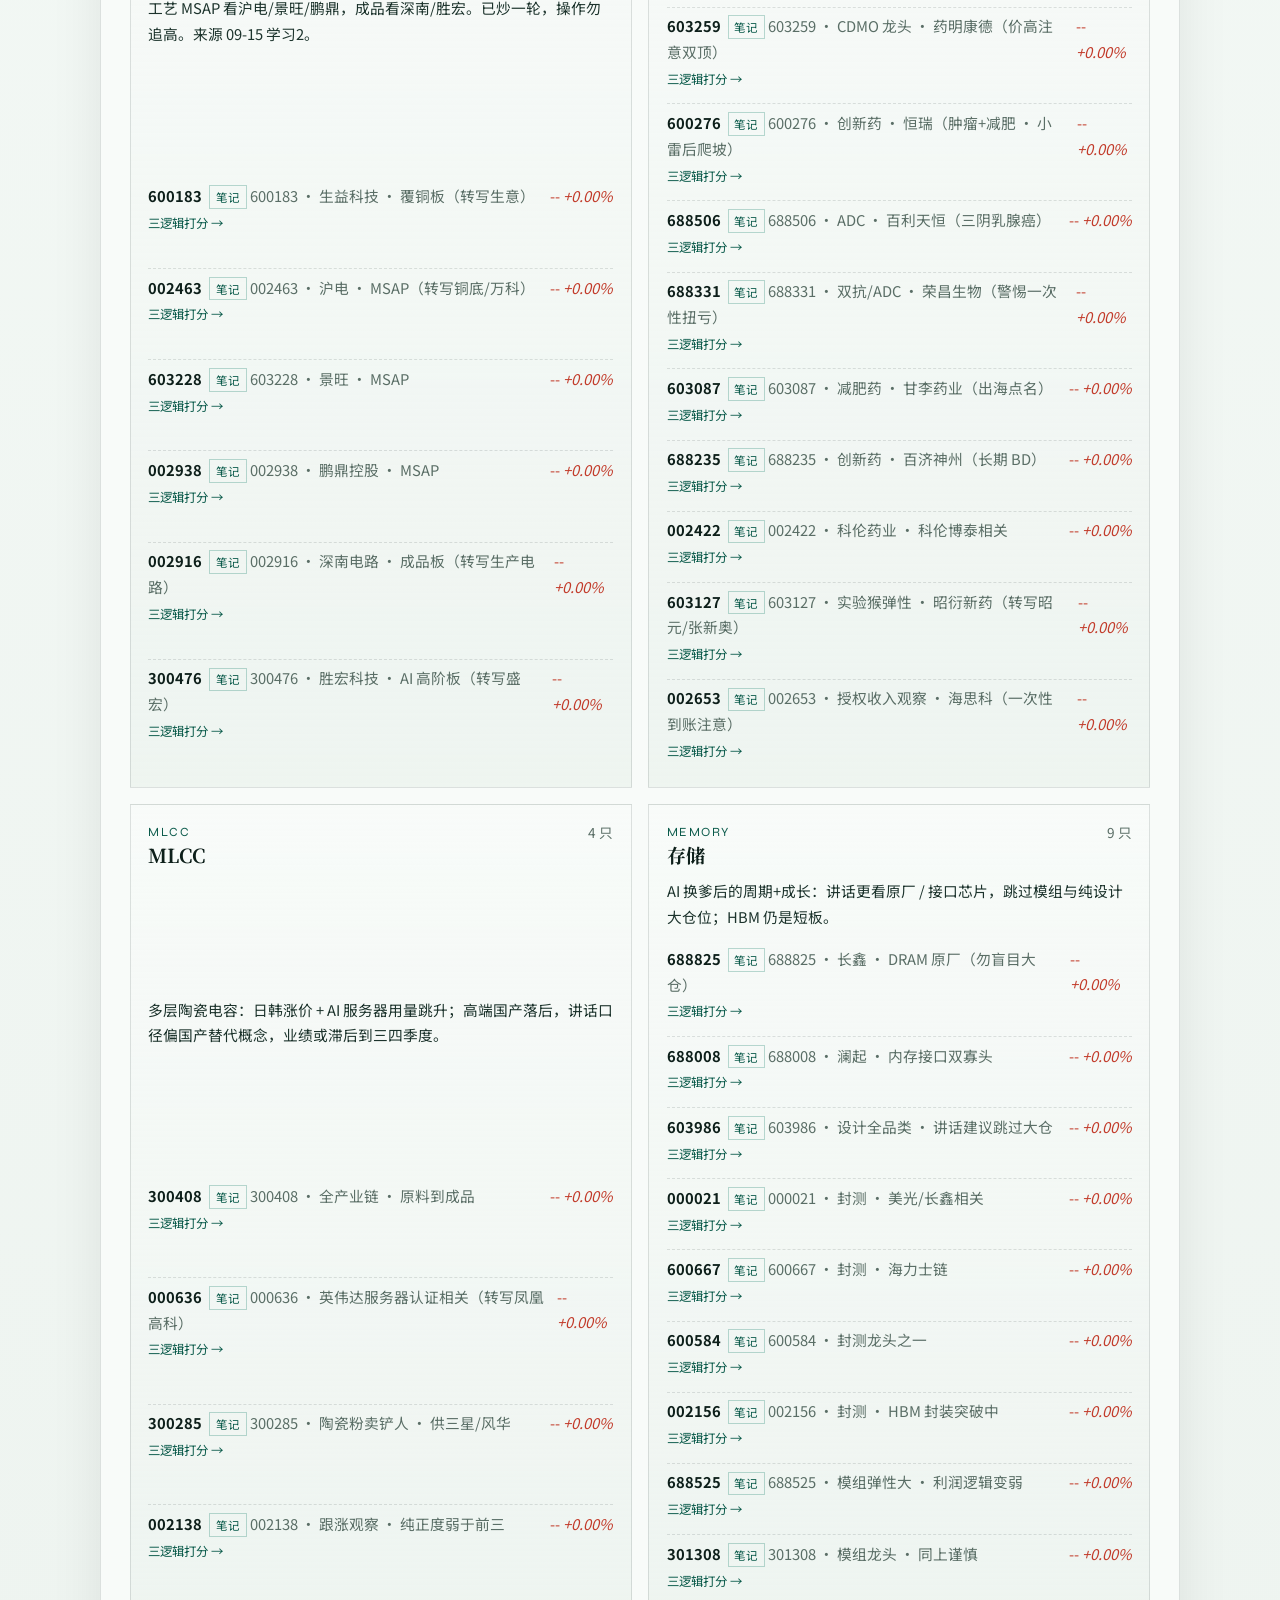
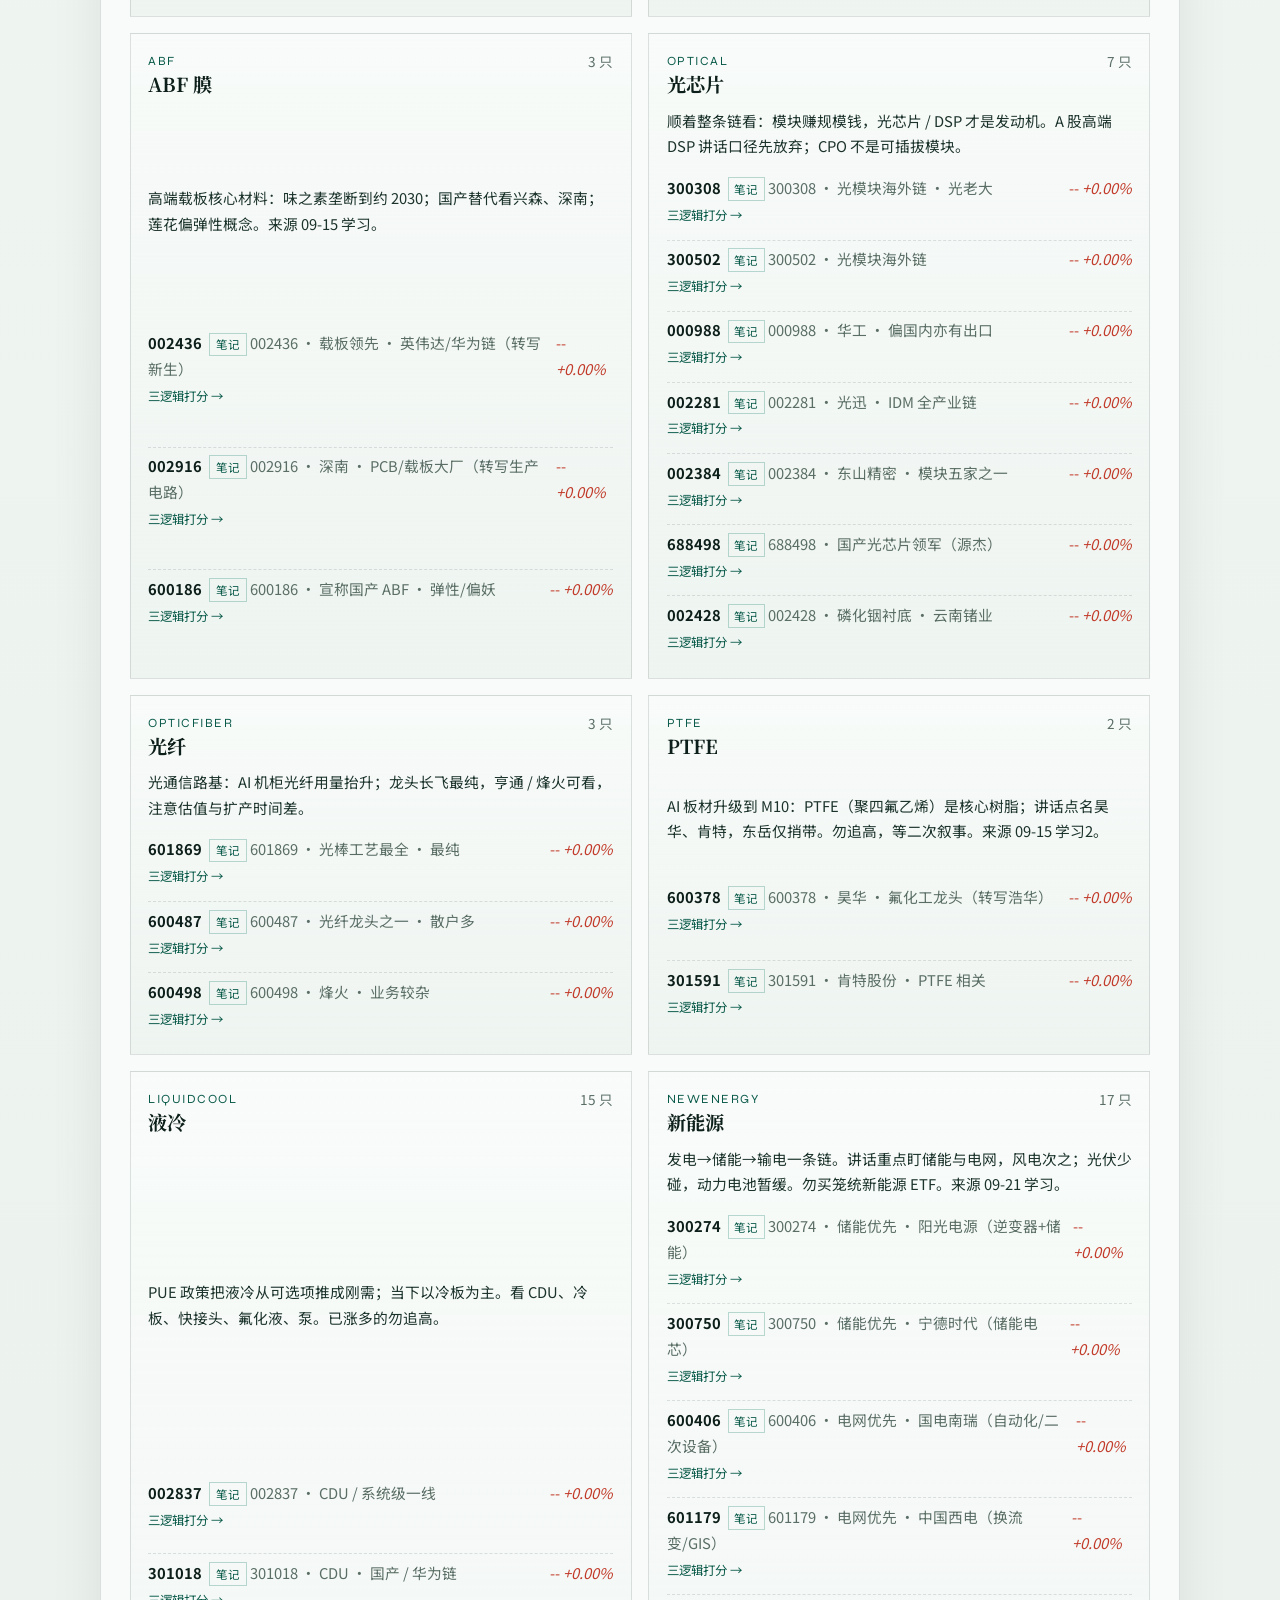
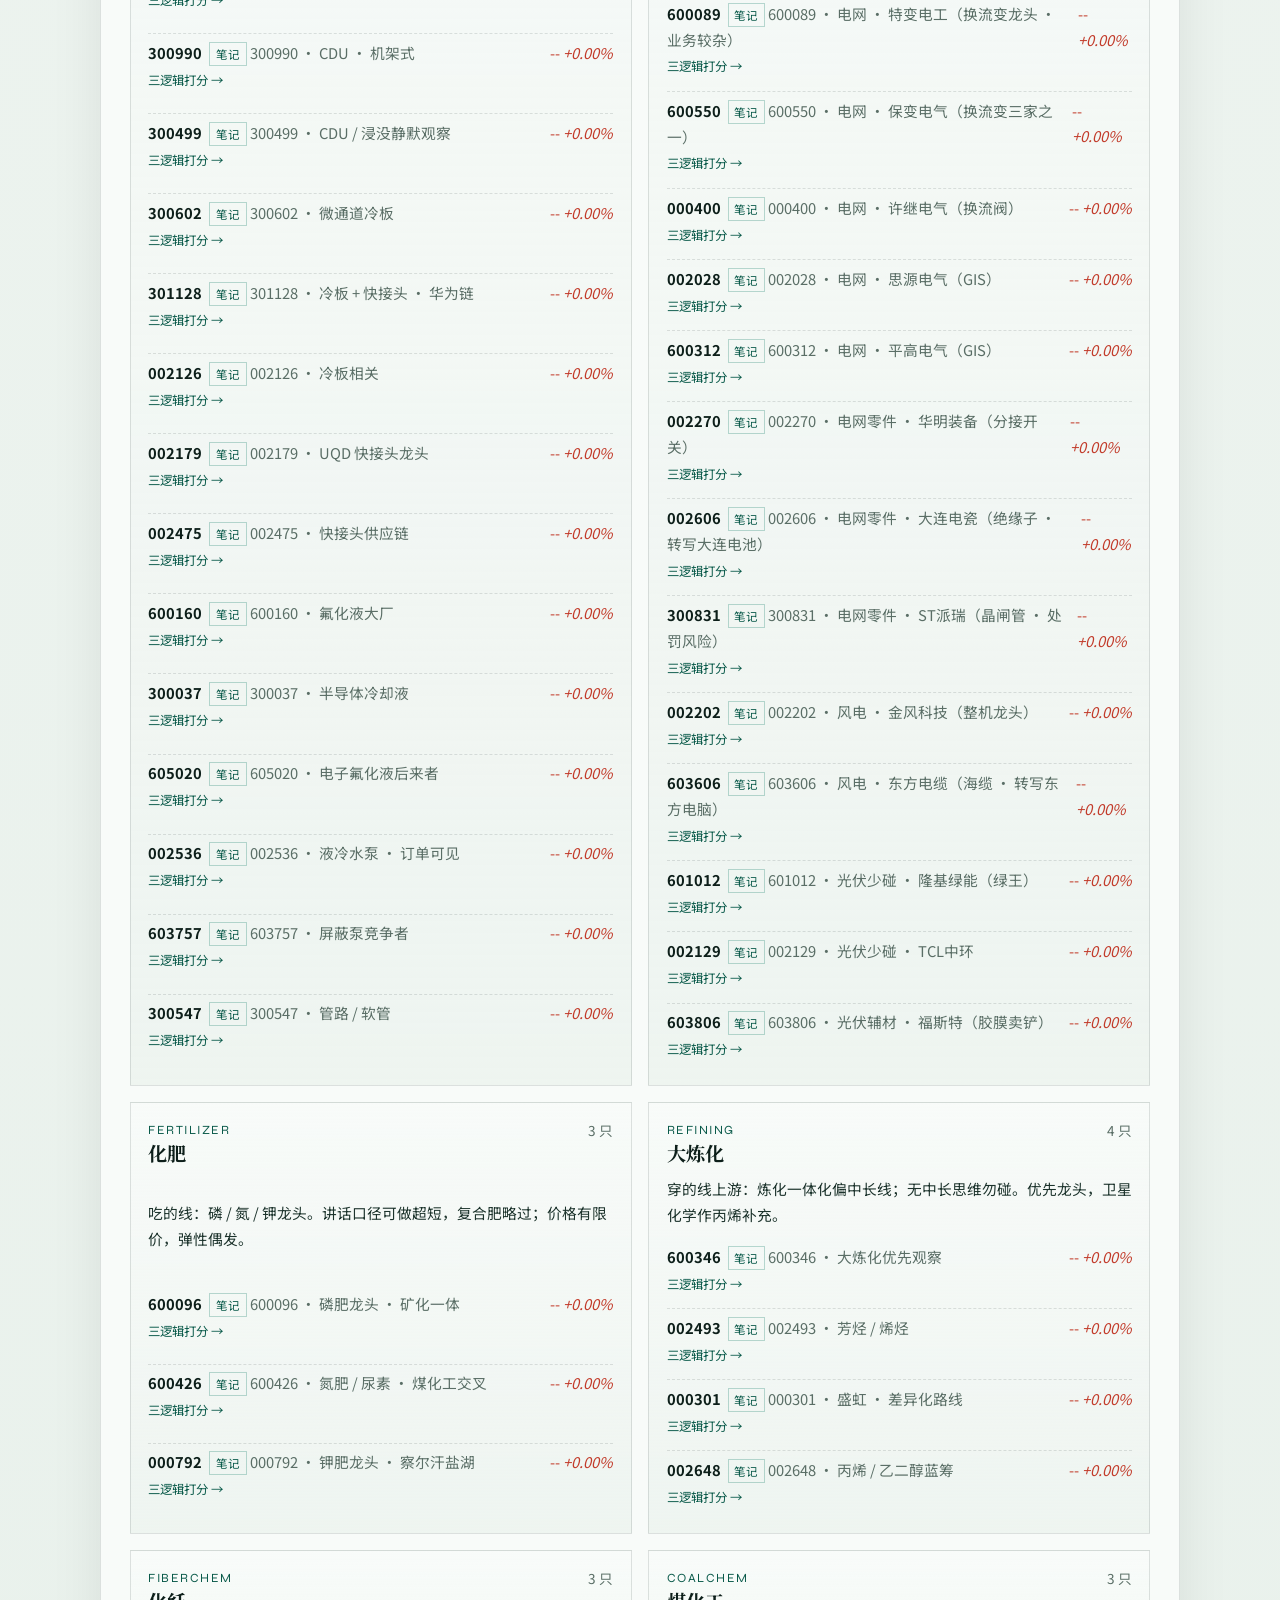
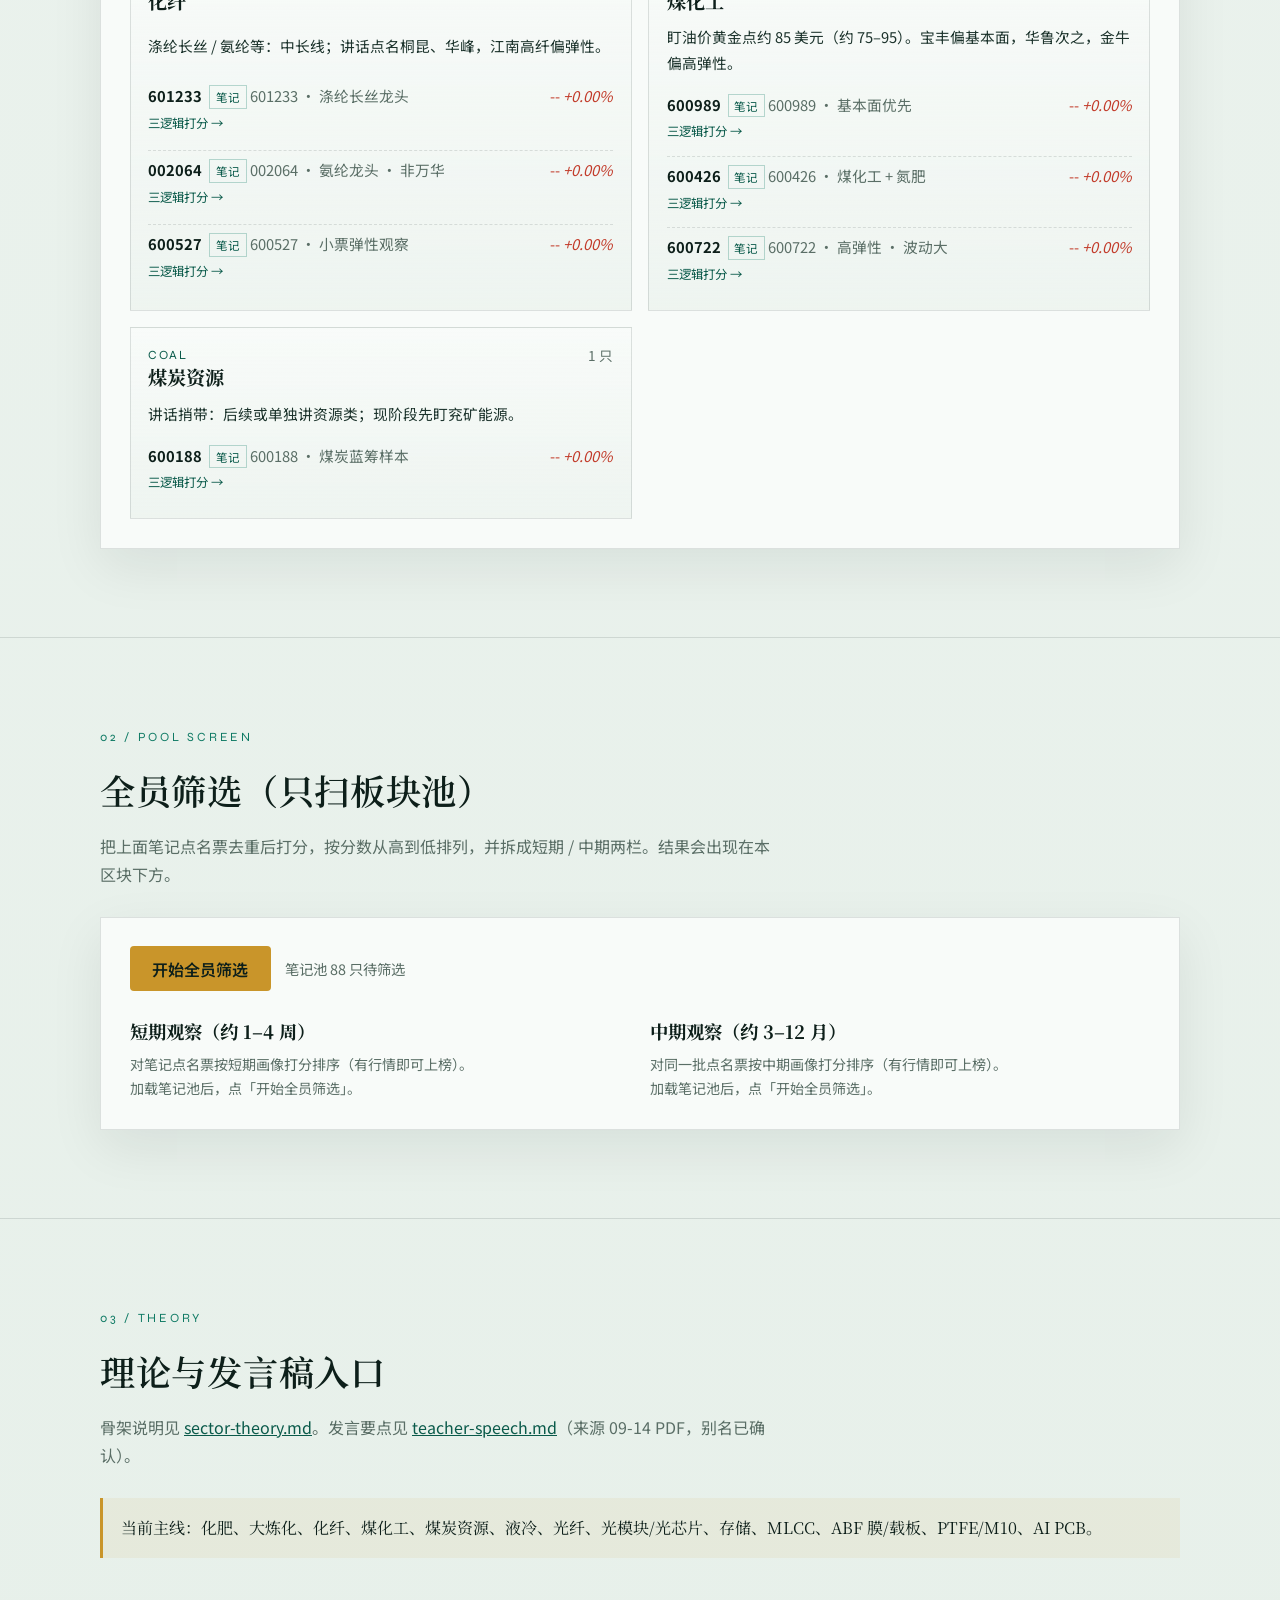
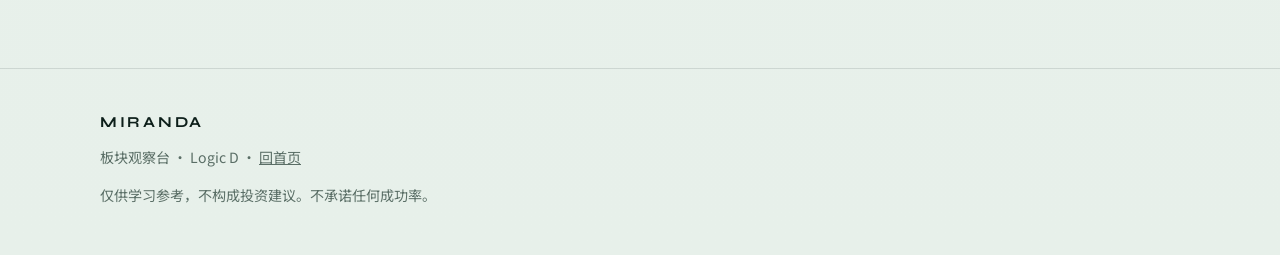
==== commit 6f48ac4a: "Add 10-07 创新药 sector and reorder board pools Include A-share BD/CDMO observation stocks from the Oct" ====
--- a/board.html
+++ b/board.html
@@ -49,7 +49,7 @@
   <main>
     <section class="section reveal honesty-strip" id="honesty">
       <div class="wrap">
-        <p><strong>独立入口：</strong>不混用均线 A/B/C、量能 V/Ctl/H、五哥试盘模板。流程是「笔记点名板块 → 池内筛选」。观察分 ≠ 胜率。池内<strong>只收</strong>老师点名票：<a href="./notes/2026年9月14日学习.pdf" style="color:var(--teal-deep);text-decoration:underline;">09-14</a>、<a href="./notes/2026年9月15日学习.pdf" style="color:var(--teal-deep);text-decoration:underline;">09-15 学习</a>、<a href="./notes/2026年9月15日学习2.pdf" style="color:var(--teal-deep);text-decoration:underline;">09-15 学习2</a>、<a href="./notes/2026年9月21日学习.pdf" style="color:var(--teal-deep);text-decoration:underline;">09-21 新能源</a>。点任意股票可进 <a href="./desk.html" style="color:var(--teal-deep);text-decoration:underline;">三逻辑打分台</a>（均线 / 量能 / 五哥分轨）。摘要见 <a href="./notes/teacher-speech.md" style="color:var(--teal-deep);text-decoration:underline;">teacher-speech.md</a>。</p>
+        <p><strong>独立入口：</strong>不混用均线 A/B/C、量能 V/Ctl/H、五哥试盘模板。流程是「笔记点名板块 → 池内筛选」。观察分 ≠ 胜率。池内<strong>只收</strong>老师点名票：<a href="./notes/2026年9月14日学习.pdf" style="color:var(--teal-deep);text-decoration:underline;">09-14</a>、<a href="./notes/2026年9月15日学习.pdf" style="color:var(--teal-deep);text-decoration:underline;">09-15 学习</a>、<a href="./notes/2026年9月15日学习2.pdf" style="color:var(--teal-deep);text-decoration:underline;">09-15 学习2</a>、<a href="./notes/2026年9月21日学习.pdf" style="color:var(--teal-deep);text-decoration:underline;">09-21 新能源</a>、<a href="./notes/2026年10月7日学习.pdf" style="color:var(--teal-deep);text-decoration:underline;">10-07 创新药</a>。点任意股票可进 <a href="./desk.html" style="color:var(--teal-deep);text-decoration:underline;">三逻辑打分台</a>（均线 / 量能 / 五哥分轨）。摘要见 <a href="./notes/teacher-speech.md" style="color:var(--teal-deep);text-decoration:underline;">teacher-speech.md</a>。</p>
       </div>
     </section>
 
@@ -57,7 +57,7 @@
       <div class="wrap">
         <div class="section-label">01 / Sector Pools</div>
         <h2>各板块推荐股票</h2>
-        <p class="section-lead">每个板块只放笔记点名的观察票（09-14 / 09-15 / 09-21）。打开页面会自动加载；也可手动再点下方按钮。</p>
+        <p class="section-lead">每个板块只放笔记点名的观察票（09-14 / 09-15 / 09-21 / 10-07）。展示顺序固定：AI PCB → 医药 → MLCC → … → 煤炭。打开页面会自动加载；也可手动再点下方按钮。</p>
 
         <div class="tool-panel coach-panel">
           <div class="coach-toolbar">
